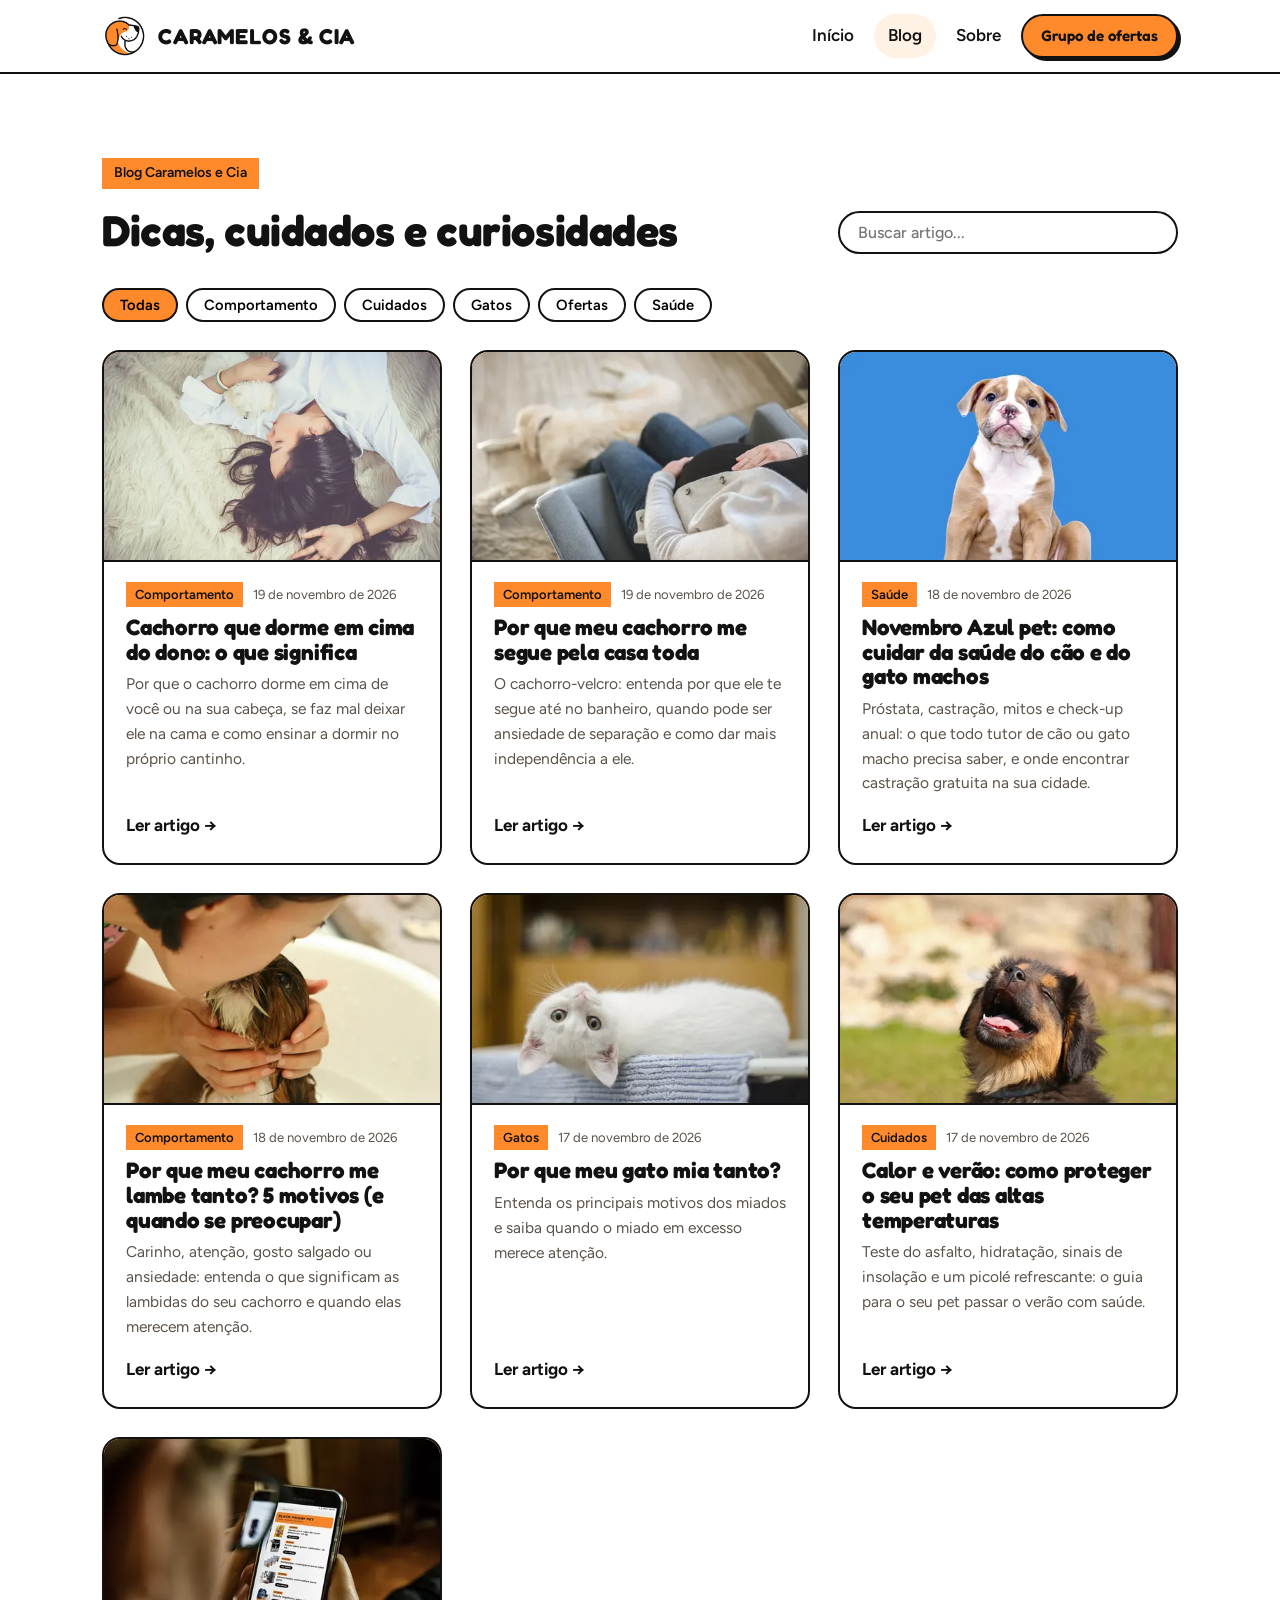
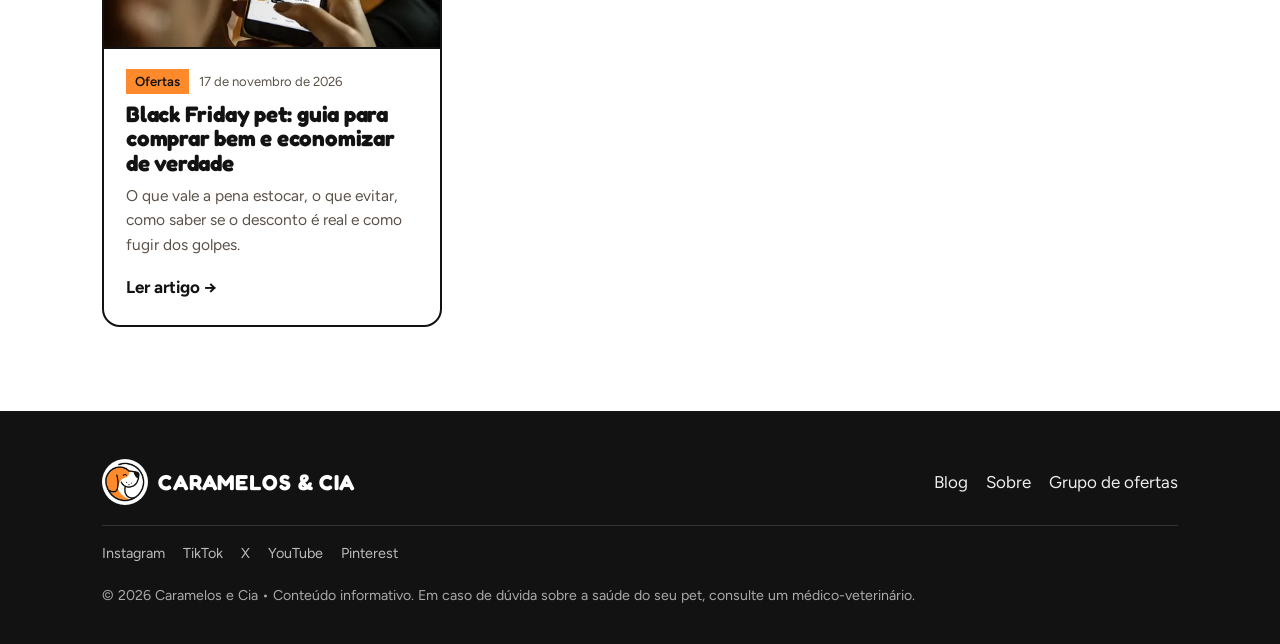
==== blog/index.html @ 2c0cc4a6 "Foto da autora em preto e branco Co-Authored-By: Claude Opus 5.5 <noreply@anthropic.com> Claude-Sess" ====
<!DOCTYPE html>
<html lang="pt-BR">
<head>
<meta charset="utf-8">
<meta name="viewport" content="width=device-width, initial-scale=1">
<meta name="p:domain_verify" content="e2b6eca343b0e595d32aaa3747913422"/>
<title>Blog | Caramelos e Cia</title>
<meta name="description" content="Dicas, cuidados e curiosidades sobre cães, gatos e outros pets.">
<link rel="canonical" href="https://caramelosecia.com/blog/">
<meta property="og:site_name" content="Caramelos e Cia">
<meta property="og:type" content="website">
<meta property="og:title" content="Blog | Caramelos e Cia">
<meta property="og:description" content="Dicas, cuidados e curiosidades sobre cães, gatos e outros pets.">
<meta property="og:url" content="https://caramelosecia.com/blog/">
<meta property="og:image" content="https://caramelosecia.com/img/logo.png">
<meta property="og:locale" content="pt_BR">
<meta name="twitter:card" content="summary_large_image">
<link rel="icon" href="/img/icone.png">
<link rel="preconnect" href="https://fonts.googleapis.com">
<link rel="preconnect" href="https://fonts.gstatic.com" crossorigin>
<link rel="preload" as="style" href="https://fonts.googleapis.com/css2?family=Fredoka:wght@500;600;700&family=Figtree:wght@400;500;600;700&display=swap" onload="this.onload=null;this.rel='stylesheet'">
<noscript><link rel="stylesheet" href="https://fonts.googleapis.com/css2?family=Fredoka:wght@500;600;700&family=Figtree:wght@400;500;600;700&display=swap"></noscript>
<style>:root{--laranja:#FF8A2B;--laranja-esc:#E8701A;--laranja-claro:#FFF1E4;--preto:#121212;--cinza:#5b5249;--branco:#fff;--borda:2.5px solid var(--preto);--raio:18px}*{box-sizing:border-box;margin:0;padding:0}html{scroll-behavior:smooth}body{font-family:"Figtree",system-ui,sans-serif;color:var(--preto);background:var(--branco);line-height:1.6;font-size:17px}img{max-width:100%;display:block;height:auto}a{color:inherit}h1,h2,h3,.fred{font-family:"Fredoka",sans-serif;font-weight:700;line-height:1.1;letter-spacing:-.01em}.wrap{max-width:1120px;margin:0 auto;padding:0 22px}/* header */header{position:sticky;top:0;z-index:20;background:rgba(255,255,255,.94);backdrop-filter:blur(8px);border-bottom:var(--borda)}.nav{display:flex;align-items:center;justify-content:space-between;height:72px;gap:16px}.marca{display:flex;align-items:center;gap:10px;text-decoration:none}.marca img{width:46px;height:46px}.marca span{font-family:"Fredoka";font-weight:700;font-size:1.35rem;text-transform:uppercase;letter-spacing:.04em}.menu{display:flex;align-items:center;gap:6px}.menu a{text-decoration:none;font-weight:600;padding:8px 14px;border-radius:999px}.menu a.ativo{background:var(--laranja-claro)}.menu a:hover{background:var(--laranja-claro)}.btn{display:inline-flex;align-items:center;gap:10px;font-family:"Fredoka";font-weight:600;font-size:1.05rem;text-decoration:none;background:var(--laranja);color:var(--preto);border:var(--borda);border-radius:999px;padding:12px 24px;box-shadow:4px 4px 0 var(--preto);transition:transform .12s,box-shadow .12s;cursor:pointer}.btn:hover{transform:translate(-2px,-2px);box-shadow:6px 6px 0 var(--preto)}.btn:active{transform:translate(2px,2px);box-shadow:2px 2px 0 var(--preto)}.btn.preto{background:var(--preto);color:var(--branco);box-shadow:4px 4px 0 var(--laranja)}.btn.desab{background:#eee;color:#777;box-shadow:none;cursor:default;transform:none}.menu .btn{padding:8px 18px;font-size:.95rem;box-shadow:3px 3px 0 var(--preto)}/* hero */.hero{background:var(--laranja);padding:64px 0 80px;position:relative;overflow:hidden}.hero .pata{position:absolute;opacity:.13;font-size:120px}.hero-card{background:var(--branco);border:var(--borda);border-radius:var(--raio);display:grid;grid-template-columns:1.25fr .9fr;gap:24px;align-items:center;padding:48px 52px;position:relative}.hero h1{font-size:clamp(2.4rem,5.2vw,4rem);margin-bottom:16px}.hero p.lead{font-size:1.2rem;color:var(--cinza);max-width:30ch;margin-bottom:28px}.tag{display:inline-block;background:var(--laranja);font-weight:600;font-size:.88rem;padding:4px 12px;margin-bottom:18px}.hero-logo{width:100%;max-width:340px;justify-self:center;animation:balanca 5s ease-in-out infinite}@keyframes balanca{50%{transform:rotate(-4deg) translateY(-6px)}}.acoes{display:flex;gap:14px;flex-wrap:wrap}/* ofertas */section.bloco{padding:84px 0}.titulo-sec{display:flex;align-items:end;justify-content:space-between;gap:20px;margin-bottom:34px;flex-wrap:wrap}.titulo-sec h2{font-size:clamp(1.9rem,3.6vw,2.7rem)}.titulo-sec p{color:var(--cinza);max-width:46ch}.ofertas{background:var(--laranja-claro);border-top:var(--borda);border-bottom:var(--borda)}.ofertas-grid{display:grid;grid-template-columns:1fr 1fr;gap:40px;align-items:center}.beneficios{display:grid;gap:14px}.ben{display:flex;gap:16px;align-items:flex-start;background:var(--branco);border:var(--borda);border-radius:14px;padding:18px 20px}.ben .ico{flex:none;width:46px;height:46px;border-radius:50%;background:var(--laranja);border:var(--borda);display:grid;place-items:center;font-size:1.3rem}.ben h3{font-size:1.15rem;margin-bottom:2px}.ben p{color:var(--cinza);font-size:.97rem}.ofertas-cta h2{font-size:clamp(2rem,4vw,3rem);margin-bottom:14px}.ofertas-cta p{color:var(--cinza);margin-bottom:26px;font-size:1.1rem}.nota{font-size:.88rem;color:var(--cinza);margin-top:14px}/* cards blog */.grid-posts{display:grid;grid-template-columns:repeat(auto-fill,minmax(300px,1fr));gap:28px}.card{background:var(--branco);border:var(--borda);border-radius:var(--raio);overflow:hidden;text-decoration:none;display:flex;flex-direction:column;transition:transform .15s,box-shadow .15s}.card:hover{transform:translate(-3px,-3px);box-shadow:6px 6px 0 var(--laranja)}.card .capa{aspect-ratio:16/10;background:var(--laranja);border-bottom:var(--borda);overflow:hidden;display:grid;place-items:center}.card .capa img{width:100%;height:100%;object-fit:cover;object-position:center 45%}.card .capa .sem{width:42%;opacity:.95}.card .corpo{padding:20px 22px 24px;display:flex;flex-direction:column;gap:8px;flex:1}.card .meta{font-size:.82rem;color:var(--cinza);display:flex;gap:10px;align-items:center}.card .cat{background:var(--laranja);color:var(--preto);font-weight:600;padding:2px 9px}.card h3{font-size:1.4rem}.card p{color:var(--cinza);font-size:.97rem}.card .leia{margin-top:auto;font-weight:700;padding-top:8px}.vazio{border:2.5px dashed var(--preto);border-radius:var(--raio);padding:40px;text-align:center;color:var(--cinza)}/* filtros */.filtros{display:flex;gap:8px;flex-wrap:wrap;margin-bottom:28px}.filtros button{font:600 .92rem "Figtree";border:var(--borda);background:var(--branco);border-radius:999px;padding:6px 16px;cursor:pointer}.filtros button.on{background:var(--laranja)}.busca{font:500 1rem "Figtree";border:var(--borda);border-radius:999px;padding:10px 18px;width:min(340px,100%)}/* artigo */.artigo{max-width:760px;margin:0 auto;padding:56px 22px 90px}.voltar{display:inline-block;font-weight:600;text-decoration:none;margin-bottom:26px}.voltar:hover{text-decoration:underline}.artigo h1{font-size:clamp(2.2rem,5vw,3.4rem);margin:14px 0 14px}.artigo .sub{font-size:1.22rem;color:var(--cinza);margin-bottom:28px}.artigo .capa-art{border:var(--borda);border-radius:var(--raio);overflow:hidden;margin-bottom:36px;max-height:520px}.artigo .capa-art img{width:100%;height:100%;object-fit:cover;object-position:center 45%}.texto p{margin-bottom:1.15em}.texto h2{font-size:1.75rem;margin:1.6em 0 .6em}.texto h3{font-size:1.3rem;margin:1.4em 0 .5em}.texto ul,.texto ol{margin:0 0 1.2em 1.3em}.texto li{margin-bottom:.5em}.texto li::marker{color:var(--laranja-esc)}.texto blockquote{border-left:6px solid var(--laranja);background:var(--laranja-claro);padding:14px 20px;margin:0 0 1.2em;border-radius:0 12px 12px 0}.texto a{color:var(--laranja-esc);font-weight:600}.cta-art{margin-top:48px;background:var(--laranja);border:var(--borda);border-radius:var(--raio);padding:30px 32px;display:flex;justify-content:space-between;align-items:center;gap:20px;flex-wrap:wrap}.cta-art h3{font-size:1.5rem}.produto{display:flex;gap:18px;align-items:center;border:var(--borda);border-radius:16px;padding:16px;margin:0 0 1.2em;background:#fff;box-shadow:4px 4px 0 var(--laranja)}.produto .pimg{flex:none;width:110px;height:110px;border-radius:12px;border:2px solid #eee;background:var(--laranja-claro);display:grid;place-items:center;overflow:hidden}.produto .pimg img{width:100%;height:100%;object-fit:contain;background:#fff}.produto .pimg svg{width:44px;height:44px}.produto .pinfo{flex:1;min-width:0}.produto .pinfo strong{display:block;font-family:"Fredoka";font-size:1.15rem;line-height:1.2;margin-bottom:4px}.produto .pinfo span{display:block;color:var(--cinza);font-size:.95rem;line-height:1.45}.produto .preco{font-weight:700;color:var(--preto)!important;margin-top:4px}.produto .btn{padding:10px 18px;font-size:.95rem;white-space:nowrap;text-decoration:none;color:var(--preto)}.aviso-afiliado{font-size:.88rem;color:var(--cinza);background:#f6f6f6;border-radius:12px;padding:12px 16px;margin-bottom:28px}@media (max-width:600px){.produto{flex-wrap:wrap}.produto .pimg{width:84px;height:84px}.produto .btn{width:100%;justify-content:center}}footer{background:var(--preto);color:#eee;padding:48px 0 36px}.rodape{display:flex;justify-content:space-between;align-items:center;gap:20px;flex-wrap:wrap}.rodape .marca span{color:#fff}.rodape .marca img{background:#fff;border-radius:50%}.rodape small{color:#aaa}.redes{width:100%;display:flex;flex-wrap:wrap;gap:6px 18px;font-size:.9rem;padding-top:16px;border-top:1px solid #333}.redes a{color:#bbb;text-decoration:none}.redes a:hover{color:var(--laranja)}@media (max-width:820px){body{font-size:16px}.hero{padding:36px 0 52px}.hero-card{grid-template-columns:1fr;padding:30px 24px;text-align:left}.hero-logo{max-width:200px;grid-row:1}.ofertas-grid{grid-template-columns:1fr}.menu a:not(.btn){padding:8px 10px}.marca span{display:none}section.bloco{padding:56px 0}}@media (max-width:420px){.menu .btn{display:none}}@media (prefers-reduced-motion:reduce){*{animation:none!important;transition:none!important}}.meta-art{color:var(--cinza);font-size:.9rem;margin:-14px 0 26px}.fontes,.leia-tambem{margin-top:40px;border-top:2px solid #eee;padding-top:22px}.fontes h2,.leia-tambem h2{font-size:1.35rem;margin-bottom:12px}.fontes ul,.leia-tambem ul{margin-left:1.2em}.fontes li,.leia-tambem li{margin-bottom:.5em}.fontes a{color:var(--cinza);font-size:.95rem}.leia-tambem a{color:var(--laranja-esc);font-weight:600}.card .capa img.sem{width:38%;height:auto;object-fit:contain;background:none}.meta-art a{color:inherit;font-weight:600}.autor-box{display:flex;gap:20px;align-items:flex-start;margin-top:44px;border:var(--borda);border-radius:var(--raio);padding:22px 24px;background:var(--laranja-claro)}.autor-box img{flex:none;width:96px;height:96px;border-radius:50%;border:var(--borda);object-fit:cover;background:#fff}.autor-rotulo{font-size:.8rem;font-weight:700;text-transform:uppercase;letter-spacing:.06em;color:var(--laranja-esc)}.autor-box h2{font-size:1.35rem;margin:2px 0 6px}.autor-box h2 a{text-decoration:none}.autor-box p{color:var(--cinza);font-size:.97rem;line-height:1.5}.autor-links{margin-top:8px}.autor-links a{color:var(--laranja-esc);font-weight:600}.autor-topo{display:flex;gap:32px;align-items:center}.autor-topo img{width:160px;height:160px;border-radius:50%;border:var(--borda);box-shadow:6px 6px 0 var(--laranja);object-fit:cover;flex:none}.autor-topo h1{font-size:clamp(2rem,4vw,2.8rem);margin:6px 0 10px}.autor-topo .lead{color:var(--cinza);font-size:1.1rem;max-width:62ch}@media (max-width:600px){.autor-box{flex-direction:column}.autor-topo{flex-direction:column;align-items:flex-start;gap:18px}}.autor-box img,.autor-topo img{filter:grayscale(100%)}</style>

</head>
<body>
<header>
  <div class="wrap nav">
    <a class="marca" href="/" aria-label="Caramelos e Cia: página inicial"><img src="/img/icone.png" alt="" width="46" height="46"><span>Caramelos &amp; Cia</span></a>
    <nav class="menu">
      <a href="/">Início</a>
      <a href="/blog/" class=ativo>Blog</a>
      <a href="/sobre/">Sobre</a>
      <a class="btn" href="https://chat.whatsapp.com/HDrr5d6y5yf9t6T0od8NXV" target="_blank" rel="noopener">Grupo de ofertas</a>
    </nav>
  </div>
</header>
<main>
<section class="bloco">
  <div class="wrap">
    <div class="titulo-sec">
      <div><span class="tag">Blog Caramelos e Cia</span><h1 style="font-size:clamp(1.9rem,3.6vw,2.7rem)">Dicas, cuidados e curiosidades</h1></div>
      <input class="busca" id="busca" type="search" placeholder="Buscar artigo..." aria-label="Buscar artigo">
    </div>
    <div class="filtros" id="filtros"><button class="on" data-cat="Todas">Todas</button><button class="" data-cat="Comportamento">Comportamento</button><button class="" data-cat="Cuidados">Cuidados</button><button class="" data-cat="Gatos">Gatos</button><button class="" data-cat="Ofertas">Ofertas</button><button class="" data-cat="Saúde">Saúde</button></div>
    <div class="grid-posts" id="todos">
<a class="card" href="/blog/cachorro-dorme-em-cima-do-dono/" data-cat="Comportamento" data-busca="cachorro que dorme em cima do dono: o que significa por que o cachorro dorme em cima de você ou na sua cabeça, se faz mal deixar ele na cama e como ensinar a dormir no próprio cantinho. você deita para dormir e, em poucos minutos, lá está ele: em cima das suas pernas, colado nas costas ou, pior, ocupando o travesseiro e encostado na sua cabeça. muitos tutores se perguntam o que isso significa, e se é um problema.

na grande maioria das vezes, é só um sinal de que o seu cachorro se sente seguro e confortável com você. veja os principais motivos.

## 1. vínculo e segurança

os cães são animais sociais. na natureza e na ninhada, eles dormem juntinhos, porque estar perto do grupo é sinônimo de proteção. para o seu cachorro, você faz parte desse grupo. dormir encostado em você é a forma dele dizer que confia em você e que ali é o lugar mais seguro da casa.

## 2. calor e conforto

o corpo humano é quente, e a cama e o travesseiro são as superfícies mais macias da casa. em dias frios, muitos cães procuram o dono justamente para se aquecer. já no verão, o mesmo cachorro pode preferir o chão gelado, e isso também é normal. se quiser saber como deixar ele confortável nos dias quentes, veja [como proteger o seu pet das altas temperaturas](/blog/calor-e-verao-como-proteger-o-pet/).

## 3. o seu cheiro

o olfato é o sentido mais importante para os cães, e o seu cheiro é reconfortante para ele. é por isso que muitos cachorros escolhem o travesseiro ou o lado da cama onde você dorme: é ali que o seu cheiro está mais forte. dormir na sua cabeça, em especial, junta as três coisas que ele mais gosta: calor, maciez e o seu cheiro.

## 4. proteção e vigilância

alguns cães se deitam em cima ou ao lado do tutor para ficar de olho em tudo. encostado em você, ele percebe na hora qualquer movimento ou barulho. é um comportamento comum em cães mais alertas e protetores.

## 5. hábito que começou quando era filhote

muitos cachorros começam a dormir em cima do dono ainda filhotes, quando choravam à noite e acabaram sendo levados para a cama. o hábito fica, e ele passa a entender que o lugar dele para dormir é junto de você.

## 6. carência ou ansiedade

às vezes, a vontade de ficar grudado o tempo todo vem da insegurança. se o seu cachorro só consegue dormir encostado em você, fica muito agitado quando você sai ou mostra outros sinais de nervosismo, como lamber demais (falamos disso em [por que meu cachorro me lambe tanto](/blog/por-que-meu-cachorro-me-lambe/)), vale prestar atenção.

se, além de dormir grudado, ele também te acompanha em cada cômodo, entenda [por que o cachorro segue o dono pela casa toda](/blog/por-que-o-cachorro-segue-o-dono/).

&gt; sinais como latir ou uivar sem parar quando fica sozinho, destruir objetos e fazer xixi fora do lugar só na sua ausência podem indicar ansiedade de separação. nesse caso, converse com o veterinário ou com um profissional de comportamento animal.

## faz mal deixar o cachorro dormir na cama?

para a maioria das famílias, não há problema, desde que o cão esteja saudável, com vacinas, vermífugo e antipulgas em dia. mas vale repensar o hábito se:

- **você tem alergia** ou o sono fica muito agitado com ele na cama
- **o cachorro rosna ou fica bravo** quando é mexido ou acordado, ou quando alguém se aproxima da cama
- **é um filhote ou um cão muito pequeno**, que pode se machucar ao pular da cama ou ser esmagado durante o sono
- **há bebês ou pessoas com a imunidade baixa** na mesma cama

## como ensinar o cachorro a dormir no próprio cantinho

se você prefere que ele durma na caminha dele, dá para ensinar com paciência e sem brigas:

1. **coloque a cama dele perto da sua** no começo, até no seu quarto. a distância pode aumentar aos poucos.
2. **deixe a cama confortável:** macia, do tamanho certo e com um cobertor ou uma peça de roupa com o seu cheiro.
3. **recompense** sempre que ele escolher ficar na caminha, com carinho ou um petisco.
4. **crie uma rotina:** passeio, xixi e um último carinho antes de dormir, sempre na mesma ordem.
5. **seja consistente:** se um dia pode e no outro não pode, ele fica confuso. toda a família precisa seguir a mesma regra.
6. **nunca use a caminha como castigo,** para ela continuar sendo um lugar bom.

no fim das contas, um cachorro que dorme em cima de você está mostrando que você é a pessoa favorita dele. com ou sem ele na cama, o importante é que os dois durmam bem! 🐶💤">
  <div class="capa"><img src="/img/capa-cachorro-dorme-em-cima-do-dono.jpg" alt="Mulher deitada em um tapete felpudo com um cachorrinho branco dormindo encostado na cabeça dela" width="1600" height="1065" srcset="/img/r/capa-cachorro-dorme-em-cima-do-dono-480.webp 480w, /img/r/capa-cachorro-dorme-em-cima-do-dono-800.webp 800w, /img/r/capa-cachorro-dorme-em-cima-do-dono-1200.webp 1200w, /img/capa-cachorro-dorme-em-cima-do-dono.jpg 1600w" sizes="(max-width: 700px) calc(100vw - 44px), 360px" loading="lazy" decoding="async"></div>
  <div class="corpo">
    <div class="meta"><span class="cat">Comportamento</span><span>19 de novembro de 2026</span></div>
    <h3>Cachorro que dorme em cima do dono: o que significa</h3>
    <p>Por que o cachorro dorme em cima de você ou na sua cabeça, se faz mal deixar ele na cama e como ensinar a dormir no próprio cantinho.</p>
    <span class="leia">Ler artigo →</span>
  </div></a>
<a class="card" href="/blog/por-que-o-cachorro-segue-o-dono/" data-cat="Comportamento" data-busca="por que meu cachorro me segue pela casa toda o cachorro-velcro: entenda por que ele te segue até no banheiro, quando pode ser ansiedade de separação e como dar mais independência a ele. você levanta do sofá para pegar um copo d&#x27;água e ele vai junto. vai ao banheiro, e ele espera na porta. muda de cômodo, e lá está ele de novo. o cachorro que segue o dono pela casa toda é tão comum que até tem apelido em inglês: &quot;velcro dog&quot;, o cachorro-velcro, que gruda em você.

na maior parte das vezes, é um comportamento normal. mas entender o motivo ajuda a saber quando é só companheirismo e quando ele precisa de ajuda.

## 1. você é o grupo dele

os cães descendem de animais que vivem em grupo, e para o seu cachorro a família é o grupo. ficar perto de você é natural, faz ele se sentir seguro e é a forma dele de participar da sua rotina.

## 2. tudo de bom vem de você

comida, passeio, carinho, brincadeira: tudo o que o seu cachorro mais gosta passa por você. ele aprende rápido que te seguir costuma dar certo, porque de vez em quando você vai para a cozinha, pega a guia ou senta no chão para brincar. sem perceber, a gente reforça esse comportamento toda vez que dá atenção a ele quando está por perto.

## 3. laço criado quando era filhote

nos primeiros meses de vida, o filhote cria um vínculo muito forte com quem cuida dele e passa a ver essa pessoa como referência. cães adotados bem novinhos costumam ser os mais grudados.

## 4. a raça conta

raças criadas para trabalhar junto com as pessoas, como border collie, pastor-alemão e labrador, e as raças de companhia costumam ser mais grudadas no tutor. mas qualquer cachorro, inclusive o nosso querido vira-lata, pode ser um cachorro-velcro.

## 5. curiosidade ou tédio

para um cachorro sem muito o que fazer, você é a coisa mais interessante da casa. se ele passa o dia parado, te seguir é o programa do dia.

## 6. idade, medo ou mal-estar

cães idosos que estão perdendo a visão ou a audição costumam ficar mais perto do tutor para se sentirem seguros. mudanças na rotina, como casa nova, bebê, outro pet ou dias de fogos e trovões, também deixam o cachorro mais grudado.

&gt; se o seu cachorro **de repente** passou a te seguir o tempo todo, junto com outros sinais como falta de apetite, desânimo ou mudança no jeito de andar, leve ao veterinário. ficar grudado pode ser a forma dele de dizer que não está bem.

## grudado ou ansiedade de separação?

ser um cachorro-velcro é diferente de ter ansiedade de separação, e a maioria dos cães grudados nunca desenvolve o problema. a diferença está no que acontece quando você sai:

- **cachorro grudado:** prefere ficar perto de você, mas fica tranquilo quando está sozinho, dorme ou se distrai com um brinquedo.
- **ansiedade de separação:** entra em desespero quando você sai. late, chora ou uiva sem parar, destrói portas e objetos, faz xixi e cocô fora do lugar ou baba muito, só na sua ausência.

no segundo caso, procure o veterinário ou um profissional de comportamento animal para montar um plano de tratamento.

## como dar mais independência ao seu cachorro

ter um companheiro fiel é ótimo, mas todo cachorro precisa ficar bem sozinho de vez em quando. algumas dicas:

- **ensine o &quot;fica&quot;:** comece com poucos segundos e poucos passos de distância, e vá aumentando aos poucos, sempre com recompensa.
- **saídas e chegadas sem festa:** cumprimente com calma e só depois que ele se acalmar. isso deixa as idas e vindas menos emocionantes.
- **pratique ausências curtas:** saia por alguns minutos e volte, aumentando o tempo devagar.
- **gaste energia:** passeios diários, farejar e brincar deixam o cachorro mais calmo dentro de casa.
- **ofereça algo para fazer sozinho:** brinquedos recheáveis e porta-petisco ocupam a cabeça dele enquanto você faz outras coisas.
- **crie um cantinho dele,** confortável e com o seu cheiro. se ele também gosta de dormir grudado em você, veja [como ensinar o cachorro a dormir no próprio cantinho](/blog/cachorro-dorme-em-cima-do-dono/).

@produto bola mordedora porta-petisco (6 cm) | você coloca petisco ou ração dentro e ele se distrai tentando tirar, ótimo para os momentos em que ele precisa ficar sozinho. escolha o tamanho certo para o porte do seu cachorro. | https://s.shopee.com.br/4vesxwn4un | img/prod-bola-porta-petisco.jpg
@produto alimentador automático | libera a ração nos horários programados, mantendo a rotina das refeições mesmo quando você está fora. | https://s.shopee.com.br/906qyf910s | img/prod-alimentadorautomatico.jpg

seguir você pela casa é, quase sempre, só o jeito do seu cachorro de dizer que gosta da sua companhia. com um pouco de independência, ele fica feliz perto de você e também tranquilo quando você não está. 🐾">
  <div class="capa"><img src="/img/capa-cachorro-segue-o-dono.jpg" alt="Golden retriever deitado no chão ao lado da tutora, que está sentada na poltrona" width="1600" height="1067" srcset="/img/r/capa-cachorro-segue-o-dono-480.webp 480w, /img/r/capa-cachorro-segue-o-dono-800.webp 800w, /img/r/capa-cachorro-segue-o-dono-1200.webp 1200w, /img/capa-cachorro-segue-o-dono.jpg 1600w" sizes="(max-width: 700px) calc(100vw - 44px), 360px" loading="lazy" decoding="async"></div>
  <div class="corpo">
    <div class="meta"><span class="cat">Comportamento</span><span>19 de novembro de 2026</span></div>
    <h3>Por que meu cachorro me segue pela casa toda</h3>
    <p>O cachorro-velcro: entenda por que ele te segue até no banheiro, quando pode ser ansiedade de separação e como dar mais independência a ele.</p>
    <span class="leia">Ler artigo →</span>
  </div></a>
<a class="card" href="/blog/novembro-azul-pet-saude-dos-machos/" data-cat="Saúde" data-busca="novembro azul pet: como cuidar da saúde do cão e do gato machos próstata, castração, mitos e check-up anual: o que todo tutor de cão ou gato macho precisa saber, e onde encontrar castração gratuita na sua cidade. novembro é o mês de falar da saúde do homem, e a campanha também vale para os pets. o **novembro azul pet** lembra os tutores de cuidar da saúde dos cães e gatos machos, principalmente da próstata e do sistema reprodutor.

a boa notícia: muitos problemas podem ser prevenidos ou descobertos cedo com duas atitudes simples, a castração e o check-up anual.

## a próstata do cachorro: o problema mais comum

nos cães machos que não são castrados, a próstata tende a crescer com a idade por causa dos hormônios. esse aumento se chama **hiperplasia prostática benigna (hpb)**. ela não é câncer, mas é de longe o problema de próstata mais comum em cães machos não castrados.

muitos cães com hpb não mostram sinal nenhum por um bom tempo. quando os sinais aparecem, eles podem incluir:

- esforço ou dor para fazer xixi ou cocô
- sangue na urina ou secreção com sangue no pênis
- fezes mais finas ou achatadas
- dor na barriga, andar rígido ou dificuldade nas patas de trás
- febre, falta de apetite e desânimo, quando há infecção (prostatite)

&gt; viu algum desses sinais? procure o médico-veterinário. eles podem indicar problemas diferentes, e só o exame mostra o que está acontecendo.

## castração: o que ela previne (e o que não previne)

como o aumento benigno da próstata depende dos hormônios masculinos, a **castração é o tratamento de escolha** para a hpb nos cães que não vão ser usados para reprodução. ela também:

- elimina o risco de tumores nos testículos
- reduz infecções da próstata, que são raras em cães castrados
- diminui fugas atrás de fêmeas no cio, brigas e marcação de território com xixi
- ajuda no controle populacional e no combate ao abandono

### depois da cirurgia

na recuperação, o importante é impedir que o pet lamba ou morda os pontos. além do cone, uma opção mais confortável é a roupa pós-cirúrgica, que cobre a barriga e deixa o animal se mexer melhor. siga sempre as orientações do veterinário sobre repouso, remédios e retirada dos pontos.

@produto roupa pós-cirúrgica kildopet para cães | protege os pontos da castração e é uma alternativa mais confortável ao cone. confira a tabela de medidas antes de comprar. | https://s.shopee.com.br/5fqqluwdv2 | img/prod-roupa-pos-cirurgica.jpg

**mito:** &quot;castrar protege contra o câncer de próstata&quot;. nos cães, isso não é verdade. o câncer de próstata é menos comum que a hpb, mas pode aparecer também em cães castrados. por isso, o check-up continua importante para todo cão macho, castrado ou não.

**mito:** &quot;castrar deixa o cachorro gordo e preguiçoso&quot;. o metabolismo muda um pouco depois da cirurgia, mas o ganho de peso vem do excesso de comida e da falta de exercício. com a quantidade certa de ração e passeios, ele continua em forma.

## e os gatos machos?

nos gatos, os problemas de próstata são raros. a castração continua muito importante para eles: reduz as brigas (e as doenças transmitidas por mordidas), as fugas e a marcação de território com xixi. ela também diminui bastante os miados altos de quem sente uma fêmea no cio por perto, como explicamos no artigo [por que meu gato mia tanto](/blog/por-que-meu-gato-mia-tanto/).

## check-up anual: o que pedir ao veterinário

para cães e gatos adultos, o ideal é uma consulta de rotina pelo menos uma vez por ano, e com mais frequência para os idosos. converse com o veterinário sobre:

- exame físico completo, incluindo a palpação da próstata nos cães
- exames de sangue e de urina
- ultrassom do abdômen, principalmente para cães machos não castrados a partir da meia-idade
- vacinas, vermífugo e proteção contra pulgas e carrapatos em dia
- peso e alimentação
- saúde da boca: tártaro e gengivite são muito comuns em cães e gatos adultos

## saúde bucal também é prevenção

aproveite o mês do cuidado para começar (ou retomar) a escovação dos dentes. o ideal é escovar todos os dias, ou pelo menos algumas vezes por semana, sempre com creme dental próprio para pets: o creme dental humano não deve ser usado em cães e gatos. comece devagar, com a dedeira (que ajuda os pets que ainda não se acostumaram com a escova), e recompense o pet no final. se houver mau hálito forte, gengiva vermelha ou dente mole, leve ao veterinário.

@produto kit pet clean: creme dental, spray bucal e dedeira | kit completo para começar a escovação: a dedeira facilita a adaptação, e o spray complementa a higiene entre as escovações. | https://s.shopee.com.br/7afe8kkd72 | img/prod-kit-pet-clean-dedeira.jpg

## castração gratuita ou a preço popular: como encontrar na sua cidade

castrar não precisa sair caro. em muitas cidades do brasil existe castração gratuita ou a preço social. veja onde procurar:

- **prefeitura:** procure o centro de controle de zoonoses (ccz), a secretaria de meio ambiente ou de bem-estar animal, ou ligue para a central de atendimento da prefeitura. muitas cidades fazem mutirões e têm castramóveis que percorrem os bairros.
- **programa federal propatinhas:** lançado em 2025 pelo governo federal, apoia castração e microchipagem gratuitas em parceria com estados e municípios. a adesão é feita pela prefeitura, então pergunte se a sua cidade participa.
- **programas estaduais:** alguns estados fazem mutirões itinerantes de castração gratuita. em são paulo, por exemplo, existe o pro pet sp.
- **hospitais veterinários de universidades:** costumam atender a preço social, com acompanhamento de professores.
- **ongs e protetores independentes:** muitos fazem campanhas de castração a preço popular ou conhecem os mutirões da região.

**dica de busca:** pesquise no google &quot;castração gratuita&quot; junto com o nome da sua cidade e confira sempre no site oficial da prefeitura.

os critérios mudam de lugar para lugar, mas costumam ser parecidos:

- ser morador da cidade e apresentar documento com foto, cpf e comprovante de endereço
- idade mínima do animal (em geral a partir de 4 a 6 meses) e, às vezes, limite de peso ou de idade
- jejum de comida e água nas horas antes da cirurgia, conforme a orientação da equipe
- fêmeas fora do cio, sem estar prenhas ou amamentando
- algumas campanhas não atendem raças de focinho curto (braquicefálicas), que precisam de cuidados especiais na anestesia

aproveite também para fazer o rg do seu pet: o sinpatinhas, cadastro nacional gratuito de cães e gatos, é feito com a conta gov.br.

## resumo

- a hiperplasia prostática benigna é muito comum em cães machos não castrados, e a castração é a melhor forma de prevenir.
- castrar não protege contra o câncer de próstata no cão, então o check-up anual vale para todos.
- esforço para urinar ou evacuar e sangue na urina pedem consulta com o veterinário.

aproveite o novembro azul para marcar a consulta do seu companheiro! 💙🐾">
  <div class="capa"><img src="/img/capa-novembro-azul-pet.jpg" alt="Filhote de cachorro macho sentado em frente a um fundo azul" width="1600" height="1067" srcset="/img/r/capa-novembro-azul-pet-480.webp 480w, /img/r/capa-novembro-azul-pet-800.webp 800w, /img/r/capa-novembro-azul-pet-1200.webp 1200w, /img/capa-novembro-azul-pet.jpg 1600w" sizes="(max-width: 700px) calc(100vw - 44px), 360px" loading="lazy" decoding="async"></div>
  <div class="corpo">
    <div class="meta"><span class="cat">Saúde</span><span>18 de novembro de 2026</span></div>
    <h3>Novembro Azul pet: como cuidar da saúde do cão e do gato machos</h3>
    <p>Próstata, castração, mitos e check-up anual: o que todo tutor de cão ou gato macho precisa saber, e onde encontrar castração gratuita na sua cidade.</p>
    <span class="leia">Ler artigo →</span>
  </div></a>
<a class="card" href="/blog/por-que-meu-cachorro-me-lambe/" data-cat="Comportamento" data-busca="por que meu cachorro me lambe tanto? 5 motivos (e quando se preocupar) carinho, atenção, gosto salgado ou ansiedade: entenda o que significam as lambidas do seu cachorro e quando elas merecem atenção. você chega em casa e lá vem ele: lambida na mão, no rosto, no pé. para muita gente, é o &quot;beijo&quot; do cachorro. mas lamber tem vários significados, e nem todos são carinho.

entender o motivo ajuda a saber quando é só amor e quando a lambida merece atenção.

## 1. carinho e boas-vindas

é o motivo mais conhecido. os filhotes lambem a boca da mãe para pedir comida, e com o tempo esse gesto virou uma forma de cumprimentar e fortalecer o vínculo. por isso a festa de lambidas costuma acontecer quando você chega em casa.

## 2. pedido de atenção

os cães aprendem rápido. se toda vez que ele lambe você ri, conversa ou faz carinho, a lambida vira um jeito garantido de chamar a sua atenção. até um &quot;para com isso!&quot; conta como atenção para ele.

## 3. você tem um gosto bom

pode parecer estranho, mas a pele humana tem gosto salgado, principalmente depois de suar, de passar creme ou de mexer com comida. os cães exploram o mundo pelo cheiro e pela boca, e o seu sabor também é informação para eles.

## 4. para se acalmar

lamber libera substâncias que dão sensação de prazer e relaxamento. alguns cães lambem mais quando estão nervosos, entediados ou ansiosos, como em visitas, mudanças na rotina ou quando ficam muito tempo sozinhos.

## 5. comunicação com o &quot;grupo&quot;

entre os cães, lamber também é um sinal de respeito e de paz. lamber o rosto de quem ele considera do grupo é uma forma de dizer &quot;está tudo bem entre a gente&quot;.

## quando se preocupar

lamber é normal, mas fique de olho se:

- **as lambidas são constantes e difíceis de interromper**, em você, nos móveis ou no chão. lamber superfícies sem parar pode estar ligado a enjoo, problemas digestivos ou ansiedade.
- **ele lambe muito as próprias patas** ou outra parte do corpo. pode ser coceira por alergia, pulgas ou dor.
- **o comportamento mudou de repente**, junto com outros sinais como falta de apetite, vômito ou desânimo.

&gt; nesses casos, procure o médico-veterinário. lambedura excessiva pode ser sinal de algo que precisa de tratamento.

## como diminuir as lambidas (sem brigar)

se as lambidas incomodam, dá para ensinar outro comportamento:

- **não dê bronca nem castigue.** isso gera medo e pode aumentar a ansiedade.
- **ignore com calma:** levante-se ou vire de costas por alguns segundos quando ele começar a lamber.
- **recompense quando ele estiver calmo** ao seu lado, com carinho ou um petisco. um petisco dental é uma boa escolha para essa recompensa: complementam a escovação (não substituem) e ajudam no hálito, o que deixa as lambidas bem mais agradáveis.
- **ofereça uma alternativa:** um mordedor ou um brinquedo recheável com petisco mantém a boca ocupada. prefira brinquedos resistentes, como explicamos no [guia para comprar bem na black friday pet](/blog/black-friday-pet-guia-de-compras/).

@produto bola mordedora porta-petisco (6 cm) | você coloca petisco ou ração dentro e ele se distrai tentando tirar. ótima para a hora em que o cão fica sozinho. escolha o tamanho certo para o porte do seu cachorro. | https://s.shopee.com.br/4vesxwn4un | img/prod-bola-porta-petisco.jpg

- **gaste energia:** passeios e brincadeiras diárias deixam o cão mais tranquilo. nos dias quentes, prefira [os horários mais frescos para passear](/blog/calor-e-verao-como-proteger-o-pet/).

@produto snack dental fórmula natural para cães mini e pequenos (100 g) | petisco em formato de osso para recompensar o bom comportamento. respeite a quantidade diária indicada na embalagem. | https://s.shopee.com.br/qlabiz5uu | img/prod-snack-dental-formula-natural.jpg

## e a higiene?

para a maioria das pessoas saudáveis, uma lambida de vez em quando não é um problema. mesmo assim, lave as mãos e o rosto depois, não deixe o cão lamber feridas ou a boca, e tenha mais cuidado com bebês, idosos e pessoas com a imunidade baixa. manter vacinas e vermífugo em dia também protege toda a família.

na maioria das vezes, a lambida é só o jeito do seu cachorro dizer que gosta de você. agora você sabe ler o recado! 🐶💛">
  <div class="capa"><img src="/img/capa-cachorro-lambe.jpg" alt="Tutora dando um beijo no focinho do cachorro durante o banho" width="1600" height="1067" srcset="/img/r/capa-cachorro-lambe-480.webp 480w, /img/r/capa-cachorro-lambe-800.webp 800w, /img/r/capa-cachorro-lambe-1200.webp 1200w, /img/capa-cachorro-lambe.jpg 1600w" sizes="(max-width: 700px) calc(100vw - 44px), 360px" loading="lazy" decoding="async"></div>
  <div class="corpo">
    <div class="meta"><span class="cat">Comportamento</span><span>18 de novembro de 2026</span></div>
    <h3>Por que meu cachorro me lambe tanto? 5 motivos (e quando se preocupar)</h3>
    <p>Carinho, atenção, gosto salgado ou ansiedade: entenda o que significam as lambidas do seu cachorro e quando elas merecem atenção.</p>
    <span class="leia">Ler artigo →</span>
  </div></a>
<a class="card" href="/blog/por-que-meu-gato-mia-tanto/" data-cat="Gatos" data-busca="por que meu gato mia tanto? entenda os principais motivos dos miados e saiba quando o miado em excesso merece atenção. uma curiosidade que pouca gente conhece: gatos adultos quase não miam entre si. o miado é, principalmente, uma forma de se comunicar com a gente. por isso, quando o seu gato mia, ele está tentando te dizer alguma coisa.

## os motivos mais comuns

- **fome:** muitos gatos aprendem que miar perto do pote faz a comida aparecer. se o miado acontece sempre no mesmo horário, essa costuma ser a resposta.
- **atenção e carinho:** o gato pode miar para te cumprimentar quando você chega em casa ou para pedir colo e brincadeira.
- **tédio:** gatos que passam muito tempo sozinhos, sem brinquedos ou estímulos, podem miar mais para gastar energia.
- **cio:** fêmeas não castradas miam alto e com insistência quando estão no cio. os machos também ficam mais vocais quando percebem uma fêmea por perto.
- **estresse ou mudança:** mudança de casa, chegada de um novo pet ou de um bebê e alteração na rotina podem deixar o gato inseguro.
- **idade:** gatos idosos podem miar mais, principalmente à noite, por desorientação ou por perda de audição ou de visão.

## quando ligar o alerta

se o seu gato sempre foi quietinho e de repente começou a miar muito, vale marcar uma consulta com o veterinário. miados em excesso podem estar ligados a dor, a dificuldade para fazer xixi ou a alterações hormonais. fique atento também a outros sinais, como mudança de apetite, perda de peso, vômitos ou o gato se escondendo mais que o normal.

## o que você pode fazer em casa

- mantenha os horários de comida fixos, para ele não precisar &quot;cobrar&quot; a refeição.
- reserve alguns minutos por dia para brincar com varinha, bolinhas ou caixas.
- ofereça arranhadores, prateleiras e janelas teladas para ele explorar.
- evite atender todo miado com petisco, para não reforçar o hábito.
- converse com o veterinário sobre a castração, que reduz bastante os miados de cio.
- no calor, capriche na água fresca: veja outras dicas em [como proteger o seu pet das altas temperaturas](/blog/calor-e-verao-como-proteger-o-pet/).

cada gato tem sua própria &quot;voz&quot; e seu jeito de conversar. com um pouco de observação, você aprende a entender o que cada miado quer dizer! 🐾">
  <div class="capa"><img src="/img/foto-gato-mia.jpg" alt="Gatinho branco deitado de barriga para cima olhando para a câmera" width="1400" height="927" srcset="/img/r/foto-gato-mia-480.webp 480w, /img/r/foto-gato-mia-800.webp 800w, /img/r/foto-gato-mia-1200.webp 1200w, /img/foto-gato-mia.jpg 1400w" sizes="(max-width: 700px) calc(100vw - 44px), 360px" loading="lazy" decoding="async"></div>
  <div class="corpo">
    <div class="meta"><span class="cat">Gatos</span><span>17 de novembro de 2026</span></div>
    <h3>Por que meu gato mia tanto?</h3>
    <p>Entenda os principais motivos dos miados e saiba quando o miado em excesso merece atenção.</p>
    <span class="leia">Ler artigo →</span>
  </div></a>
<a class="card" href="/blog/calor-e-verao-como-proteger-o-pet/" data-cat="Cuidados" data-busca="calor e verão: como proteger o seu pet das altas temperaturas teste do asfalto, hidratação, sinais de insolação e um picolé refrescante: o guia para o seu pet passar o verão com saúde. o verão começa oficialmente em 21 de dezembro, mas quem mora no brasil sabe que o calor chega bem antes. para os pets, as altas temperaturas exigem atenção redobrada: cães e gatos não suam pelo corpo como nós. eles regulam a temperatura principalmente pela respiração ofegante e por pequenas glândulas nas patinhas, um sistema bem menos eficiente que o nosso.

por isso, alguns cuidados simples fazem toda a diferença para o seu melhor amigo passar pelo verão com saúde.

## 1. faça o teste da mão no asfalto

antes de sair para passear, encoste o dorso da mão no chão por 7 segundos. se você não aguentar, a pata do seu pet também não aguenta. asfalto, calçada e areia podem passar dos 50 °c em dias de sol forte e causar queimaduras nas almofadinhas.

- prefira passear **antes das 9h e depois das 18h**.
- caminhe pela grama ou pela sombra sempre que possível.
- leve água para o passeio, também para ele.

## 2. água fresca à vontade

deixe mais de um pote de água espalhado pela casa e troque a água várias vezes ao dia. alguns truques ajudam o pet a beber mais:

- coloque algumas pedras de gelo no pote.
- para gatos, fontes de água corrente costumam fazer sucesso.
- ofereça alimentos úmidos (sachê ou patê), que também ajudam na hidratação.

## 3. sombra e ambiente fresco

garanta que o pet tenha sempre um lugar com sombra e ventilação. pisos frios, tapetes gelados próprios para pets e uma toalha úmida no chão ajudam bastante. quem fica no quintal precisa de abrigo protegido do sol em todos os horários do dia, já que a sombra muda de lugar ao longo da tarde.

## 4. nunca deixe o pet dentro do carro

nem por &quot;só cinco minutinhos&quot;. com o carro fechado ao sol, a temperatura interna sobe muito rápido, mesmo com o vidro entreaberto. é uma das situações que mais causam hipertermia em pets.

## 5. atenção redobrada a quem sofre mais com o calor

alguns pets precisam de cuidado extra:

- **raças de focinho curto** (braquicefálicas), como pug, buldogue francês, shih tzu, boxer e gatos persas, têm mais dificuldade para respirar e se refrescar.
- **filhotes e idosos**.
- **pets obesos** ou com doenças cardíacas e respiratórias.
- **cães de pelagem escura ou muito densa**.

## sinais de insolação: fique de olho

a insolação (hipertermia) é uma emergência. os principais sinais são:

- respiração muito ofegante e acelerada
- língua e gengivas muito vermelhas ou arroxeadas
- salivação excessiva
- fraqueza, desequilíbrio ou apatia
- vômito ou diarreia

**o que fazer:** leve o pet para a sombra ou para um lugar fresco, molhe o corpo dele com água em temperatura ambiente ou fresca (nunca gelada) e ofereça água em pequenas quantidades. em seguida, procure um médico-veterinário imediatamente, mesmo que ele pareça melhorar.

&gt; evite água gelada ou gelo direto no corpo: o choque térmico contrai os vasos sanguíneos e atrapalha o resfriamento.

## bônus: picolé refrescante para o seu pet

uma delícia para dias quentes: bata pedaços de **melancia sem sementes** ou **banana** com um pouco de água e congele em forminhas de gelo. ofereça aos poucos, como petisco.

nunca use uva, chocolate, adoçantes (principalmente xilitol), leite com açúcar ou frutas com caroço inteiro.

## aproveite para se preparar

o calor também traz mais pulgas, carrapatos e mosquitos. se for comprar antipulgas, fonte de água ou tapetes gelados, confira antes o nosso [guia para comprar bem na black friday pet](/blog/black-friday-pet-guia-de-compras/).

## e a tosa?

a tosa higiênica e o pelo mais curto podem ajudar algumas raças, mas **raspar totalmente** cães de pelagem dupla (como husky, spitz e golden) pode ter o efeito contrário: o pelo também protege do sol e de queimaduras. na dúvida, converse com o veterinário ou com um tosador de confiança.

com esses cuidados, o verão pode ser só alegria para você e para o seu caramelo! ☀️🐾">
  <div class="capa"><img src="/img/foto-calor-pet.jpg" alt="Filhote de cachorro com a língua de fora tomando sol" width="1400" height="933" srcset="/img/r/foto-calor-pet-480.webp 480w, /img/r/foto-calor-pet-800.webp 800w, /img/r/foto-calor-pet-1200.webp 1200w, /img/foto-calor-pet.jpg 1400w" sizes="(max-width: 700px) calc(100vw - 44px), 360px" loading="lazy" decoding="async"></div>
  <div class="corpo">
    <div class="meta"><span class="cat">Cuidados</span><span>17 de novembro de 2026</span></div>
    <h3>Calor e verão: como proteger o seu pet das altas temperaturas</h3>
    <p>Teste do asfalto, hidratação, sinais de insolação e um picolé refrescante: o guia para o seu pet passar o verão com saúde.</p>
    <span class="leia">Ler artigo →</span>
  </div></a>
<a class="card" href="/blog/black-friday-pet-guia-de-compras/" data-cat="Ofertas" data-busca="black friday pet: guia para comprar bem e economizar de verdade o que vale a pena estocar, o que evitar, como saber se o desconto é real e como fugir dos golpes. a black friday 2026 acontece no dia **27 de novembro**, e muitas lojas começam as promoções já na semana anterior. para quem tem pet, é uma ótima chance de economizar em itens que a gente compra todo mês. mas só vale a pena se a compra for planejada.

preparamos um guia para você aproveitar sem cair em armadilhas.

## antes de tudo: faça a sua lista

anote o que o seu pet consome e em que quantidade por mês: ração, petiscos, areia, tapete higiênico, antipulgas e vermífugo. assim você sabe exatamente quanto vale a pena estocar e evita as compras por impulso.

&gt; dica: anote também o preço que você paga hoje em cada item. é a melhor forma de saber se o desconto é real.

## o que vale a pena estocar

### ração

é o item que mais pesa no bolso, e por isso o que mais compensa na black friday. prefira a marca e a linha que o seu pet **já come**: trocar a ração de repente pode causar vômito e diarreia. se for mudar, faça a transição aos poucos, misturando as duas por cerca de 7 dias.

- confira a **data de validade** antes de comprar em grande quantidade.
- embalagens fechadas duram mais. depois de aberta, guarde a ração em pote bem vedado, longe do sol e da umidade.
- compre só o que o seu pet consegue consumir dentro da validade.

@produto ração pedigree raças pequenas 10,1 kg | para cães adultos de raças pequenas. o pacote grande rende bem e costuma ter ótimos descontos. confira a validade antes de comprar. | https://s.shopee.com.br/gridanacl | img/prod-racaocachorro.jpg
@produto ração golden special para gatos castrados 10 kg | para gatos adultos castrados. o pacote de 10 kg é uma boa pedida para estocar com desconto. | https://s.shopee.com.br/8axjz6hj4c | img/prod-racaogato.jpg

### antipulgas e vermífugo

com o verão chegando, é a hora certa de garantir a proteção contra pulgas, carrapatos e mosquitos (veja também [como proteger o seu pet do calor](/blog/calor-e-verao-como-proteger-o-pet/)). atenção à **faixa de peso** indicada na embalagem, que precisa ser a do seu pet, e à validade. na dúvida sobre qual produto usar, consulte o veterinário.

@produto antipulgas nexgard para cães | comprimido mastigável contra pulgas e carrapatos. escolha a caixa de acordo com o peso do seu cão e, na dúvida, consulte o veterinário. | https://s.shopee.com.br/akce8zbqwj | img/prod-antipulgas.jpg

### areia e tapetes higiênicos

são itens de consumo constante, que não estragam e ocupam pouco espaço quando bem guardados. ótimos para estocar.

@produto tapete higiênico petbraz | item de uso diário que não estraga: vale a pena comprar o pacote maior quando o preço está bom. | https://s.shopee.com.br/1lhpqvq8bp | img/prod-tapetehigienico.jpg

### itens duráveis

caminha, arranhador, fonte de água, caixa de transporte e comedouro lento costumam ter bons descontos e duram anos. a fonte de água é uma ótima compra para o verão, porque incentiva os gatos a beberem mais.

@produto alimentador automático | libera a ração nos horários programados. ajuda a manter a rotina das refeições e é ótimo para quem passa o dia fora. | https://s.shopee.com.br/906qyf910s | img/prod-alimentadorautomatico.jpg
@produto comedouro de alumínio com suporte | o alumínio é fácil de limpar e mais higiênico que o plástico, e o suporte deixa o pote numa altura confortável para o pet comer. | https://s.shopee.com.br/80ejmqykkh | img/prod-comedouroaluminiosuporte.jpg

### mimos e cuidados extras

com o orçamento principal garantido, a black friday também é uma boa hora para aqueles itens que deixam a rotina do pet mais gostosa.

@produto graminha para gatos | os gatos adoram mastigar matinho, e a graminha própria para eles é uma opção segura no lugar das plantas da casa, algumas delas tóxicas. | https://s.shopee.com.br/1bnzej2i0r | img/prod-graminhaparagatos.jpg
@produto escova secadora pet | escova e seca ao mesmo tempo, o que facilita o banho em casa e ajuda a remover os pelos soltos. ótima para a época de troca de pelagem. | https://s.shopee.com.br/1w0pcwic5a | img/prod-escovasecadorapet.jpg

## o que evitar

- **petiscos e alimentos úmidos em excesso:** têm validade mais curta e podem acabar vencendo no armário.
- **brinquedos muito baratos e sem procedência:** peças pequenas que se soltam podem ser engolidas.
- **medicamentos sem orientação:** desconto não é motivo para medicar o pet por conta própria.
- **comprar só porque está barato:** se não está na sua lista, provavelmente não é economia.

## como saber se o desconto é real

o famoso &quot;tudo pela metade do dobro&quot; ainda acontece. para não cair nessa:

- compare com o preço que você anotou antes da black friday.
- use sites e aplicativos que mostram o **histórico de preço** do produto.
- some o valor do frete antes de decidir: às vezes a loja do bairro sai mais barato.
- veja se o preço por quilo compensa. às vezes o pacote maior não é o mais vantajoso.

## cuidado com golpes

- desconfie de preços muito abaixo do normal e de links recebidos por mensagem de desconhecidos.
- compre em lojas conhecidas e confira se o endereço do site está correto.
- pesquise a reputação da loja em sites de reclamação antes de comprar.
- evite pagar por pix para lojas que você não conhece. prefira o cartão de crédito, que permite contestar a compra.

## receba as ofertas antes de todo mundo

no nosso **grupo de ofertas no whatsapp**, a gente garimpa as melhores promoções pet da black friday e avisa assim que elas aparecem. é gratuito e você sai quando quiser. é só tocar no botão no fim deste artigo! 🐾">
  <div class="capa"><img src="/img/capa-black-friday.jpg" alt="Pessoa vendo ofertas de produtos pet no celular" width="1600" height="1067" srcset="/img/r/capa-black-friday-480.webp 480w, /img/r/capa-black-friday-800.webp 800w, /img/r/capa-black-friday-1200.webp 1200w, /img/capa-black-friday.jpg 1600w" sizes="(max-width: 700px) calc(100vw - 44px), 360px" loading="lazy" decoding="async"></div>
  <div class="corpo">
    <div class="meta"><span class="cat">Ofertas</span><span>17 de novembro de 2026</span></div>
    <h3>Black Friday pet: guia para comprar bem e economizar de verdade</h3>
    <p>O que vale a pena estocar, o que evitar, como saber se o desconto é real e como fugir dos golpes.</p>
    <span class="leia">Ler artigo →</span>
  </div></a>
    </div>
    <div class="vazio" id="nada" style="display:none">Nenhum artigo encontrado.</div>
  </div>
</section>
</main>
<footer>
  <div class="wrap rodape">
    <a class="marca" href="/" aria-label="Caramelos e Cia: página inicial"><img src="/img/icone.png" alt="" width="46" height="46"><span>Caramelos &amp; Cia</span></a>
    <div style="display:flex;gap:18px;align-items:center;flex-wrap:wrap">
      <a href="/blog/" style="text-decoration:none">Blog</a>
      <a href="/sobre/" style="text-decoration:none">Sobre</a>
      <a href="https://chat.whatsapp.com/HDrr5d6y5yf9t6T0od8NXV" target="_blank" rel="noopener" style="text-decoration:none">Grupo de ofertas</a>
    </div>
    <nav class="redes" aria-label="Redes sociais">
      <a href="https://www.instagram.com/caramelosecia" target="_blank" rel="noopener">Instagram</a>
      <a href="https://www.tiktok.com/@carameloscia" target="_blank" rel="noopener">TikTok</a>
      <a href="https://x.com/caramelosecia" target="_blank" rel="noopener">X</a>
      <a href="https://www.youtube.com/@carameloscia" target="_blank" rel="noopener">YouTube</a>
      <a href="https://br.pinterest.com/carameloscia" target="_blank" rel="noopener">Pinterest</a>
    </nav>
    <small>© 2026 Caramelos e Cia • Conteúdo informativo. Em caso de dúvida sobre a saúde do seu pet, consulte um médico-veterinário.</small>
  </div>
</footer>
<script>
(function(){var cat="Todas",cards=[].slice.call(document.querySelectorAll("#todos .card")),busca=document.getElementById("busca");
function f(){var q=(busca.value||"").toLowerCase(),n=0;cards.forEach(function(c){var ok=(cat==="Todas"||c.dataset.cat===cat)&&(!q||c.dataset.busca.indexOf(q)>-1);c.style.display=ok?"":"none";if(ok)n++});document.getElementById("nada").style.display=n?"none":"";}
document.getElementById("filtros").addEventListener("click",function(e){var b=e.target.closest("button");if(!b)return;cat=b.dataset.cat;[].forEach.call(this.children,function(x){x.classList.toggle("on",x===b)});f();});
busca.addEventListener("input",f);})();
</script>
</body>
</html>
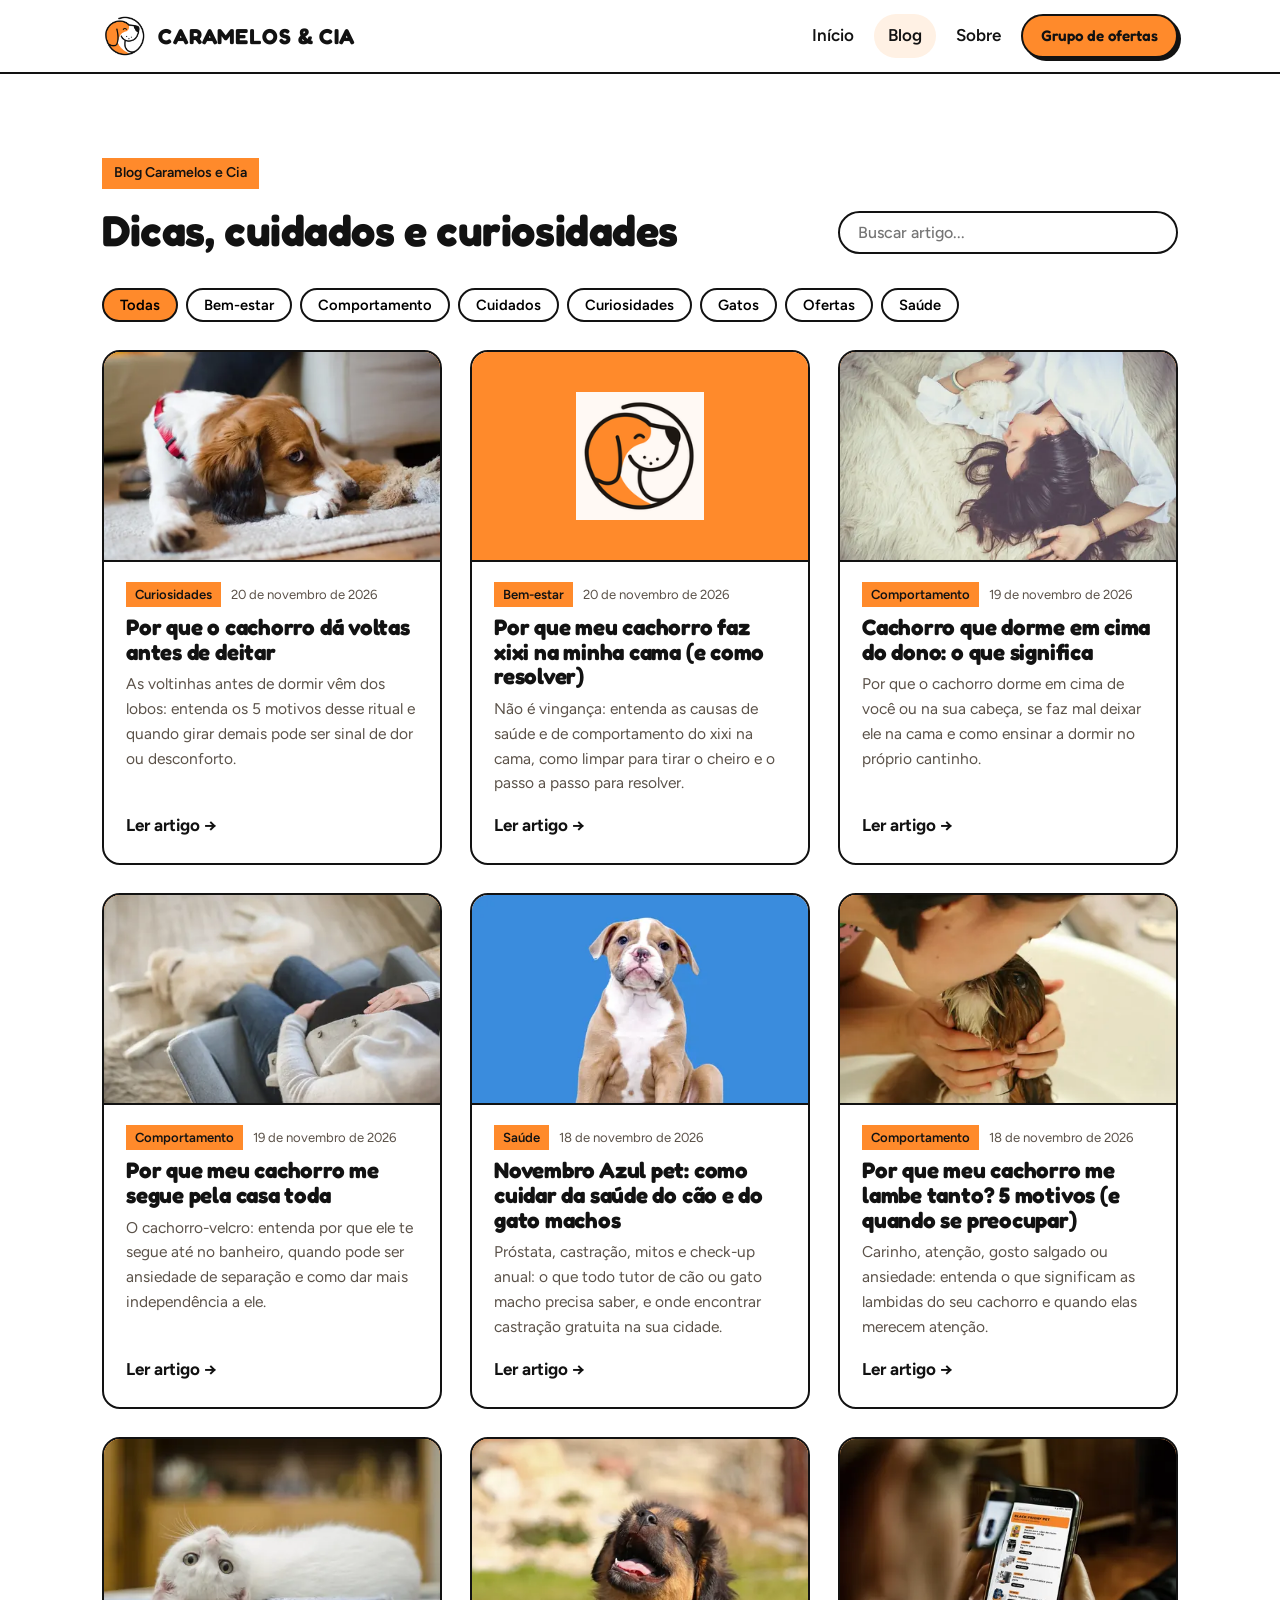
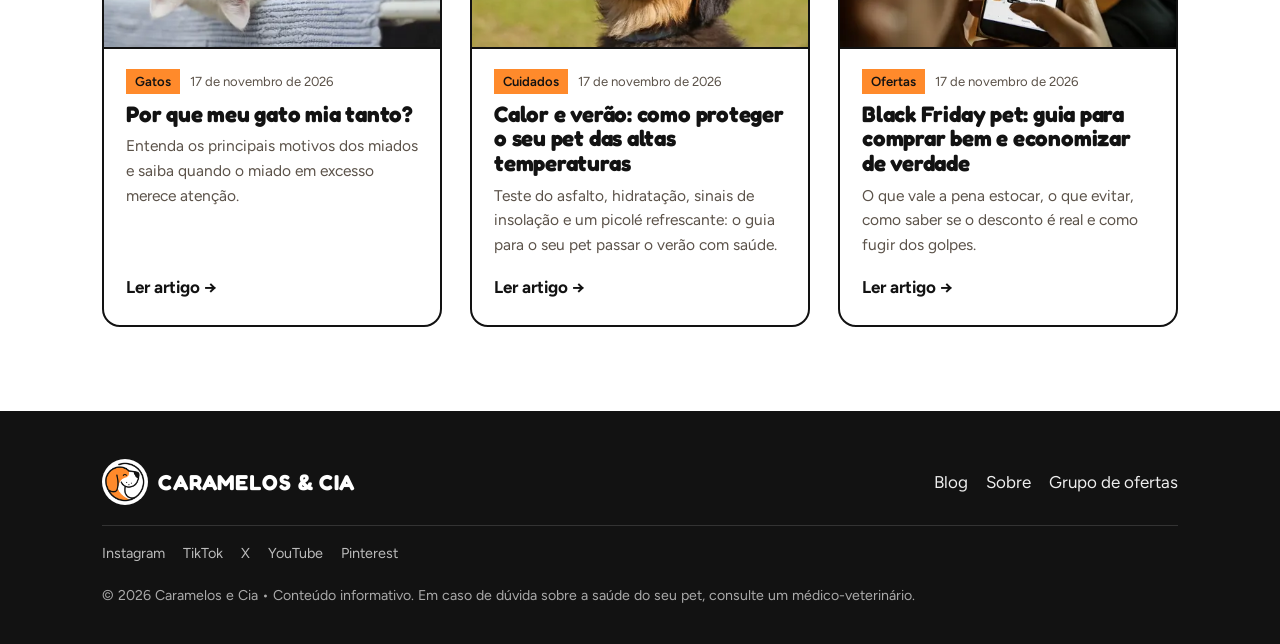
==== commit 4f2f2d10: "Novos artigos: voltas antes de deitar e xixi na cama Co-Authored-By: Claude Opus 5.5 <noreply@anthro" ====
--- a/blog/index.html
+++ b/blog/index.html
@@ -42,8 +42,115 @@
       <div><span class="tag">Blog Caramelos e Cia</span><h1 style="font-size:clamp(1.9rem,3.6vw,2.7rem)">Dicas, cuidados e curiosidades</h1></div>
       <input class="busca" id="busca" type="search" placeholder="Buscar artigo..." aria-label="Buscar artigo">
     </div>
-    <div class="filtros" id="filtros"><button class="on" data-cat="Todas">Todas</button><button class="" data-cat="Comportamento">Comportamento</button><button class="" data-cat="Cuidados">Cuidados</button><button class="" data-cat="Gatos">Gatos</button><button class="" data-cat="Ofertas">Ofertas</button><button class="" data-cat="Saúde">Saúde</button></div>
+    <div class="filtros" id="filtros"><button class="on" data-cat="Todas">Todas</button><button class="" data-cat="Bem-estar">Bem-estar</button><button class="" data-cat="Comportamento">Comportamento</button><button class="" data-cat="Cuidados">Cuidados</button><button class="" data-cat="Curiosidades">Curiosidades</button><button class="" data-cat="Gatos">Gatos</button><button class="" data-cat="Ofertas">Ofertas</button><button class="" data-cat="Saúde">Saúde</button></div>
     <div class="grid-posts" id="todos">
+<a class="card" href="/blog/por-que-o-cachorro-da-voltas-antes-de-deitar/" data-cat="Curiosidades" data-busca="por que o cachorro dá voltas antes de deitar as voltinhas antes de dormir vêm dos lobos: entenda os 5 motivos desse ritual e quando girar demais pode ser sinal de dor ou desconforto. toda noite é a mesma cena: o seu cachorro chega na caminha, gira uma, duas, três vezes e só então se deita. às vezes ainda cava um pouco antes de se acomodar. parece mania, mas esse ritual tem explicação, e ela começa lá nos ancestrais selvagens dos cães.
+
+## uma herança dos lobos
+
+os especialistas em comportamento canino acreditam que dar voltas antes de deitar é um comportamento herdado. os ancestrais dos cães, como os lobos, já faziam isso, e os cães domésticos mantiveram o hábito, mesmo dormindo em casa, longe de qualquer perigo.
+
+na natureza, esse ritual tinha várias funções práticas.
+
+## 1. preparar a &quot;cama&quot;
+
+antes de existir caminha, o lugar de dormir era o mato, a terra ou a neve. girar em círculos amassava o capim alto, afastava galhos e pedras e deixava o chão mais confortável. quando o seu cachorro gira e cava no cobertor, ele está &quot;arrumando a cama&quot; do mesmo jeito.
+
+curiosidade: um estudo observou que os cães giravam muito mais antes de deitar em um tapete felpudo e irregular do que em uma superfície lisa. ou seja, quanto menos confortável o lugar parece, mais voltas ele dá.
+
+## 2. espantar bichos e checar o ambiente
+
+as voltas também espantavam insetos, cobras e outros bichos escondidos no lugar escolhido. além disso, girar dá ao cachorro uma última olhada em tudo ao redor antes de &quot;baixar a guarda&quot; para dormir.
+
+## 3. encontrar a melhor posição
+
+ao girar, o cão encontra a posição ideal: de costas para o vento, de frente para o lugar de onde poderia vir um perigo e enrolado de um jeito que protege a barriga e os órgãos.
+
+## 4. controlar a temperatura
+
+enrolar-se em bolinha guarda o calor do corpo no frio. no calor, ao contrário, o cachorro gira para encontrar o ponto mais fresco, e por isso muitos preferem o chão frio no verão. se quiser saber mais sobre isso, veja [como proteger o seu pet nos dias quentes](/blog/calor-e-verao-como-proteger-o-pet/).
+
+## 5. deixar o cheiro dele
+
+os cães têm glândulas de cheiro nas patas. ao pisar e cavar no lugar, eles deixam a marca deles e mostram que aquele cantinho tem dono. é também por isso que muitos escolhem dormir em cima das suas coisas ou da sua cama, como explicamos em [cachorro que dorme em cima do dono](/blog/cachorro-dorme-em-cima-do-dono/).
+
+## quantas voltas são normais?
+
+não existe um número certo: alguns cães dão uma volta, outros quatro ou cinco, e alguns nem giram. o que importa é perceber se o comportamento mudou.
+
+&gt; fique atento se o seu cachorro **gira muitas vezes sem conseguir se deitar**, parece agitado, geme ao deitar ou começou a fazer isso de repente. pode ser sinal de dor nas articulações ou na coluna, ansiedade ou, em cães idosos, confusão mental. nesses casos, procure o médico-veterinário.
+
+## uma cama confortável ajuda
+
+para cães mais velhos ou com dor nas articulações, uma cama macia e firme faz diferença: ele se acomoda mais rápido e descansa melhor. escolha o tamanho certo para que ele consiga se esticar e também se enrolar, e coloque a caminha em um lugar tranquilo, longe de corrente de vento.
+
+@produto caminha colchonete para cães e gatos | colchonete macio e fácil de colocar em qualquer canto da casa. ótimo para quem gosta de se esticar para dormir. confira as medidas antes de comprar. | https://s.shopee.com.br/5q9tb0skww | img/prod-cama-colchonete.jpg
+@produto caminha pet ursinho de pelúcia (40 x 56 cm) | formato de ninho com borda alta, perfeito para quem gosta de girar e se enrolar. indicada para gatos e cães de pequeno porte. | https://s.shopee.com.br/8axonmdv4t | img/prod-cama-ursinho.jpg
+
+no fim das contas, as voltinhas antes de deitar são só o seu cachorro seguindo um instinto antigo para dormir seguro e confortável. boa noite, caramelo! 🐶🌙">
+  <div class="capa"><img src="/img/capa-cachorro-voltas-antes-de-deitar.jpg" alt="Filhote de cachorro marrom e branco deitado em um tapete ao lado de um bicho de pelúcia" width="1600" height="1060" srcset="/img/r/capa-cachorro-voltas-antes-de-deitar-480.webp 480w, /img/r/capa-cachorro-voltas-antes-de-deitar-800.webp 800w, /img/r/capa-cachorro-voltas-antes-de-deitar-1200.webp 1200w, /img/capa-cachorro-voltas-antes-de-deitar.jpg 1600w" sizes="(max-width: 700px) calc(100vw - 44px), 360px" loading="lazy" decoding="async"></div>
+  <div class="corpo">
+    <div class="meta"><span class="cat">Curiosidades</span><span>20 de novembro de 2026</span></div>
+    <h3>Por que o cachorro dá voltas antes de deitar</h3>
+    <p>As voltinhas antes de dormir vêm dos lobos: entenda os 5 motivos desse ritual e quando girar demais pode ser sinal de dor ou desconforto.</p>
+    <span class="leia">Ler artigo →</span>
+  </div></a>
+<a class="card" href="/blog/por-que-meu-cachorro-faz-xixi-na-minha-cama/" data-cat="Bem-estar" data-busca="por que meu cachorro faz xixi na minha cama (e como resolver) não é vingança: entenda as causas de saúde e de comportamento do xixi na cama, como limpar para tirar o cheiro e o passo a passo para resolver. poucas coisas irritam tanto quanto deitar e encontrar a cama molhada. a primeira reação de muita gente é achar que o cachorro está fazendo &quot;de birra&quot; ou por vingança. mas não é isso: os cães não fazem xixi para provocar. existe sempre um motivo, e descobrir qual é o primeiro passo para resolver.
+
+## primeiro passo: descartar problemas de saúde
+
+se o seu cachorro já sabia fazer xixi no lugar certo e de repente começou a fazer na cama, a chance de existir um problema de saúde é grande. os mais comuns são:
+
+- **infecção urinária:** causa desconforto e vontade de fazer xixi muitas vezes, e o cão nem sempre consegue segurar. é mais comum em fêmeas.
+- **cálculos (pedras) na bexiga**
+- **diabetes e doenças nos rins:** aumentam a sede e a quantidade de xixi.
+- **incontinência urinária:** o cão perde xixi sem perceber, muitas vezes enquanto dorme. é mais comum em fêmeas castradas e em cães idosos.
+- **idade:** cães idosos podem perder o controle da bexiga ou ficar confusos e esquecer onde é o lugar certo.
+
+&gt; sinais como fazer xixi muitas vezes e em pouca quantidade, sangue na urina, beber muito mais água, lamber muito a região íntima ou xixi enquanto dorme pedem consulta com o médico-veterinário. muitos desses problemas têm tratamento simples quando descobertos cedo.
+
+## os motivos de comportamento
+
+se o veterinário não encontrou nenhum problema de saúde, a causa provavelmente está no comportamento.
+
+### ansiedade e estresse
+
+é a causa mais comum quando a saúde está em dia. mudança de casa, chegada de um bebê ou de outro pet, mudanças na rotina, barulhos como fogos e trovões ou ficar muito tempo sozinho podem deixar o cachorro inseguro. e a sua cama tem o seu cheiro, que é exatamente onde ele busca conforto. se ele também fica muito grudado em você, leia [por que o cachorro segue o dono pela casa toda](/blog/por-que-o-cachorro-segue-o-dono/), onde explicamos os sinais da ansiedade de separação.
+
+### marcação de território
+
+fazer só um pouquinho de xixi, e não esvaziar a bexiga, costuma ser marcação. é mais comum em machos não castrados, mas também acontece em fêmeas. a castração reduz bastante esse comportamento, como contamos no artigo do [novembro azul pet](/blog/novembro-azul-pet-saude-dos-machos/).
+
+### excitação ou submissão
+
+alguns cães, principalmente filhotes, soltam um pouco de xixi quando ficam muito animados ou quando se sentem intimidados, por exemplo ao levar uma bronca. não é falta de educação: é uma reação que eles não controlam.
+
+### adestramento incompleto
+
+filhotes e cães recém-adotados ainda estão aprendendo onde é o lugar certo. a cama, macia e absorvente, pode parecer um ótimo banheiro para quem ainda não entendeu as regras.
+
+## como resolver
+
+1. **leve ao veterinário** para descartar problemas de saúde, principalmente se o xixi na cama começou de repente.
+2. **não brigue nem esfregue o focinho dele no xixi.** isso só gera medo e pode piorar o problema, principalmente quando a causa é ansiedade.
+3. **limpe direito, com produto enzimático.** o cachorro volta onde sente o cheiro do próprio xixi. produtos com cloro ou amônia não tiram esse cheiro, e a amônia ainda lembra o cheiro de urina. o limpador enzimático quebra as substâncias do xixi e elimina o odor de verdade.
+4. **feche a porta do quarto** ou cubra a cama enquanto ele reaprende, para evitar novos acidentes.
+5. **volte ao básico do adestramento:** leve para fazer xixi em horários fixos (ao acordar, depois de comer, depois de brincar e antes de dormir) e recompense na hora quando ele fizer no lugar certo.
+6. **ofereça um lugar certo atraente,** com tapete higiênico sempre limpo e longe da comida e da caminha.
+7. **cuide da ansiedade:** passeios, brincadeiras e uma rotina previsível ajudam muito. em casos mais difíceis, procure um profissional de comportamento animal.
+
+@produto limpador enzimático pet (5 litros) | elimina o cheiro do xixi em vez de só disfarçar, o que ajuda o cachorro a não voltar ao mesmo lugar. siga as instruções de uso do rótulo. | https://s.shopee.com.br/3vlyp7vvtr | img/prod-limpador-enzimatico.jpg
+@produto kit educador sanitário &quot;xixi não pode / xixi pode&quot; | um spray afasta o cachorro dos lugares proibidos e o outro atrai para o lugar certo. funciona melhor junto com recompensas e paciência no adestramento. | https://s.shopee.com.br/70lqzqqdfq | img/prod-kit-educador-sanitario.jpg
+@produto tapete higiênico petbraz | para deixar o lugar certo sempre limpo e convidativo. troque com frequência: muitos cães evitam o tapete sujo. | https://s.shopee.com.br/1lhpqvq8bp | img/prod-tapetehigienico.jpg
+
+com paciência, limpeza certa e atenção à saúde, a grande maioria dos cães volta a fazer xixi no lugar certo. e lembre: não é vingança, é um pedido de ajuda. 🐾">
+  <div class="capa"><img class="sem" src="/img/icone.png" alt="" width="160" height="160" loading="lazy"></div>
+  <div class="corpo">
+    <div class="meta"><span class="cat">Bem-estar</span><span>20 de novembro de 2026</span></div>
+    <h3>Por que meu cachorro faz xixi na minha cama (e como resolver)</h3>
+    <p>Não é vingança: entenda as causas de saúde e de comportamento do xixi na cama, como limpar para tirar o cheiro e o passo a passo para resolver.</p>
+    <span class="leia">Ler artigo →</span>
+  </div></a>
 <a class="card" href="/blog/cachorro-dorme-em-cima-do-dono/" data-cat="Comportamento" data-busca="cachorro que dorme em cima do dono: o que significa por que o cachorro dorme em cima de você ou na sua cabeça, se faz mal deixar ele na cama e como ensinar a dormir no próprio cantinho. você deita para dormir e, em poucos minutos, lá está ele: em cima das suas pernas, colado nas costas ou, pior, ocupando o travesseiro e encostado na sua cabeça. muitos tutores se perguntam o que isso significa, e se é um problema.
 
 na grande maioria das vezes, é só um sinal de que o seu cachorro se sente seguro e confortável com você. veja os principais motivos.
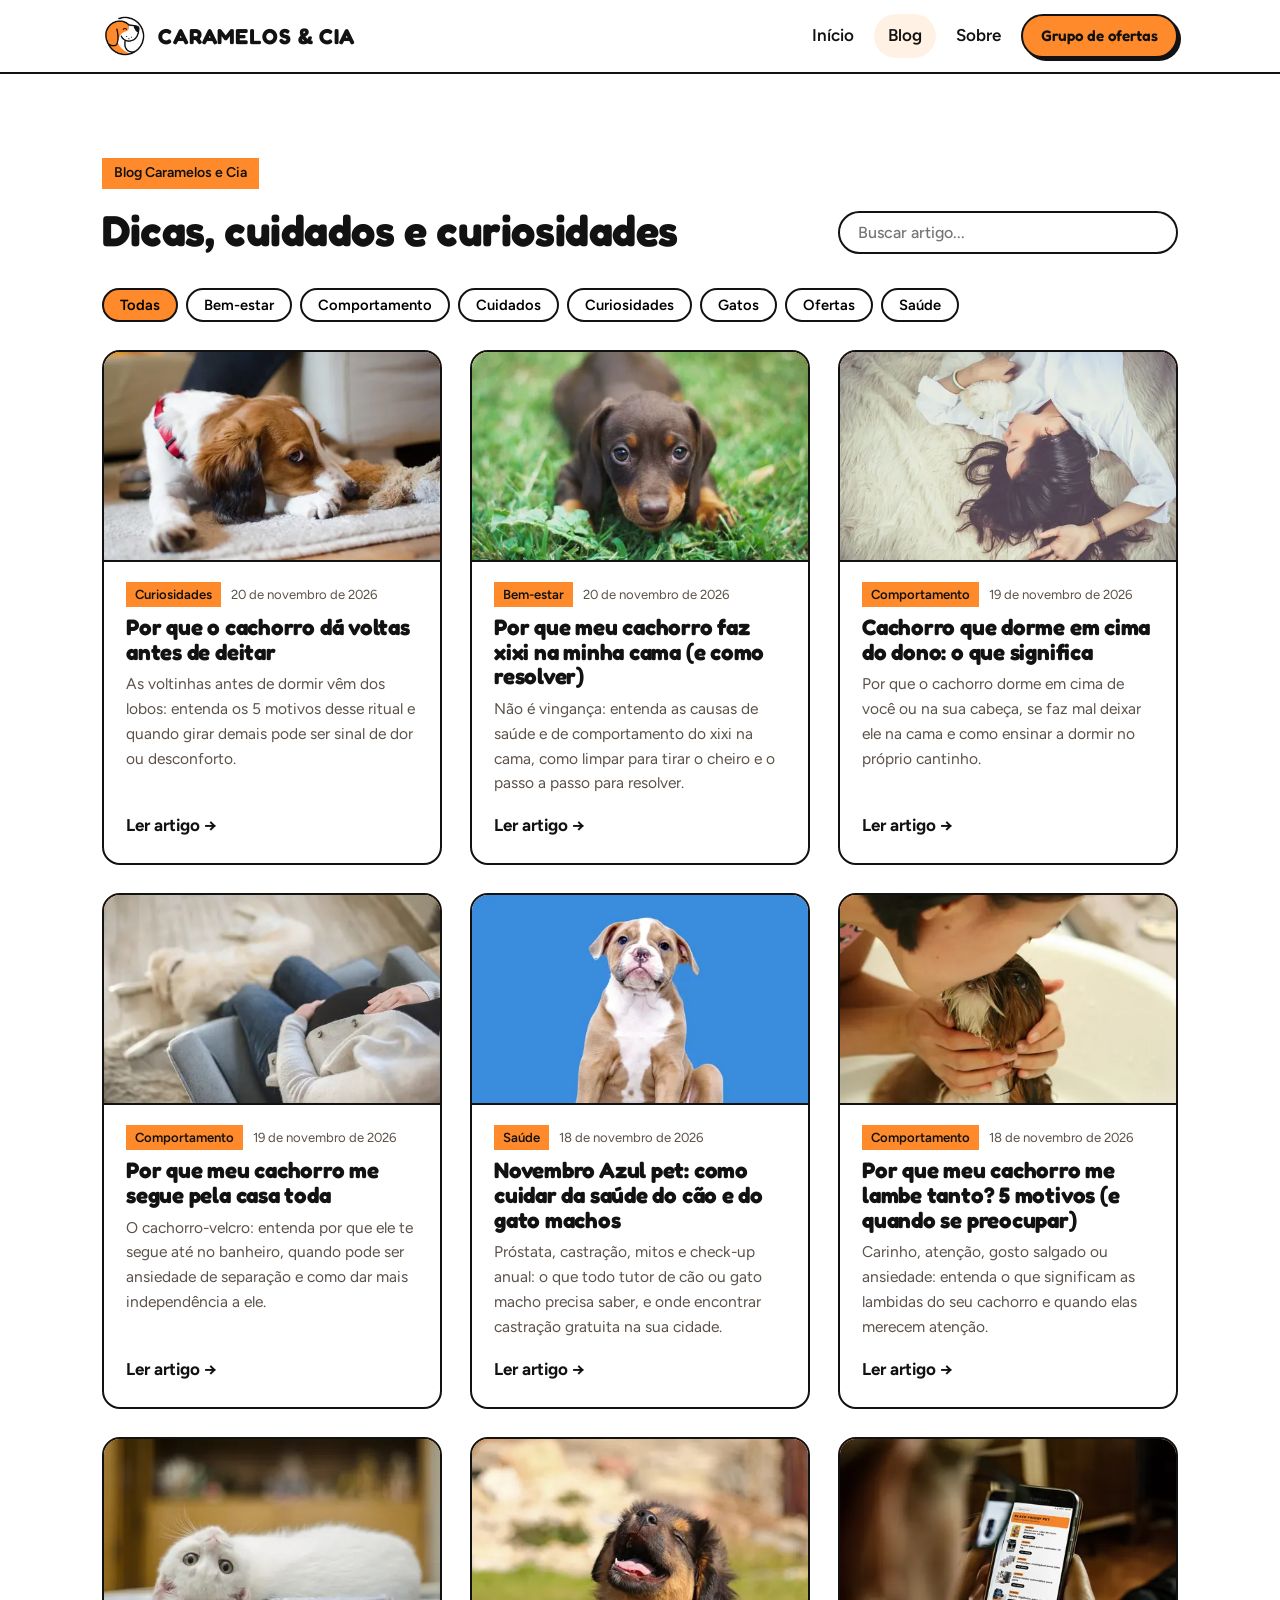
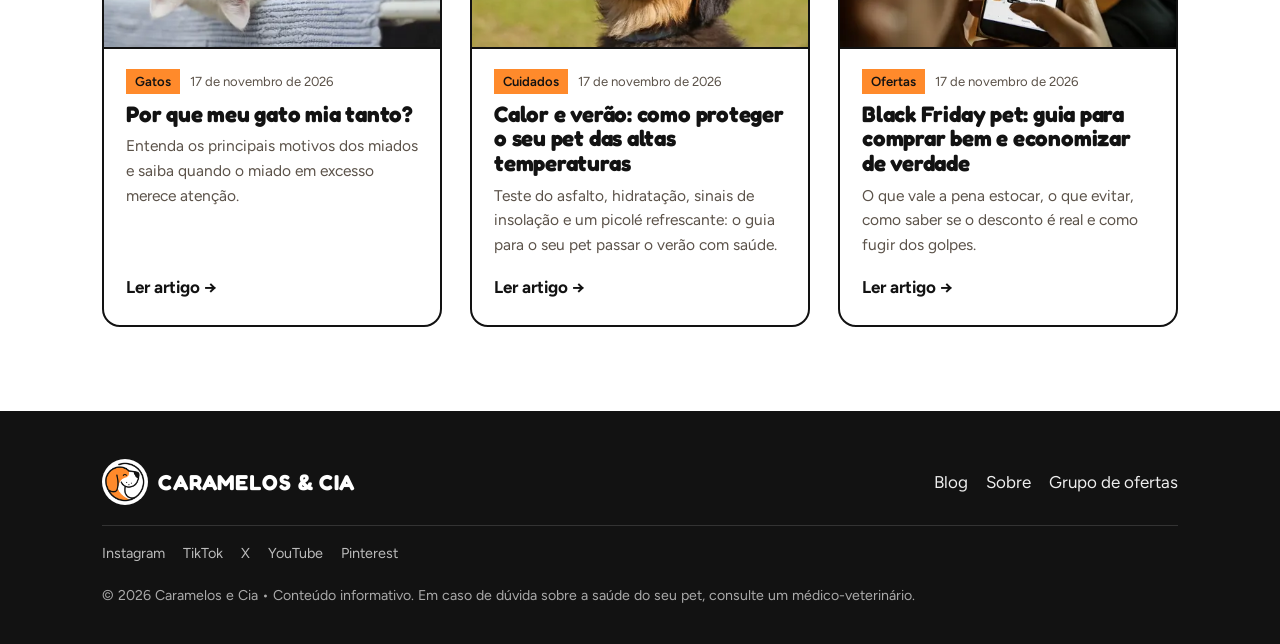
==== commit 49d2f627: "Capa do artigo do xixi na cama Co-Authored-By: Claude Opus 5.5 <noreply@anthropic.com> Claude-Sessio" ====
--- a/blog/index.html
+++ b/blog/index.html
@@ -144,7 +144,7 @@
 @produto tapete higiênico petbraz | para deixar o lugar certo sempre limpo e convidativo. troque com frequência: muitos cães evitam o tapete sujo. | https://s.shopee.com.br/1lhpqvq8bp | img/prod-tapetehigienico.jpg
 
 com paciência, limpeza certa e atenção à saúde, a grande maioria dos cães volta a fazer xixi no lugar certo. e lembre: não é vingança, é um pedido de ajuda. 🐾">
-  <div class="capa"><img class="sem" src="/img/icone.png" alt="" width="160" height="160" loading="lazy"></div>
+  <div class="capa"><img src="/img/capa-cachorro-xixi-na-cama.jpg" alt="Filhote de dachshund marrom deitado na grama olhando para a câmera" width="1600" height="1067" srcset="/img/r/capa-cachorro-xixi-na-cama-480.webp 480w, /img/r/capa-cachorro-xixi-na-cama-800.webp 800w, /img/r/capa-cachorro-xixi-na-cama-1200.webp 1200w, /img/capa-cachorro-xixi-na-cama.jpg 1600w" sizes="(max-width: 700px) calc(100vw - 44px), 360px" loading="lazy" decoding="async"></div>
   <div class="corpo">
     <div class="meta"><span class="cat">Bem-estar</span><span>20 de novembro de 2026</span></div>
     <h3>Por que meu cachorro faz xixi na minha cama (e como resolver)</h3>
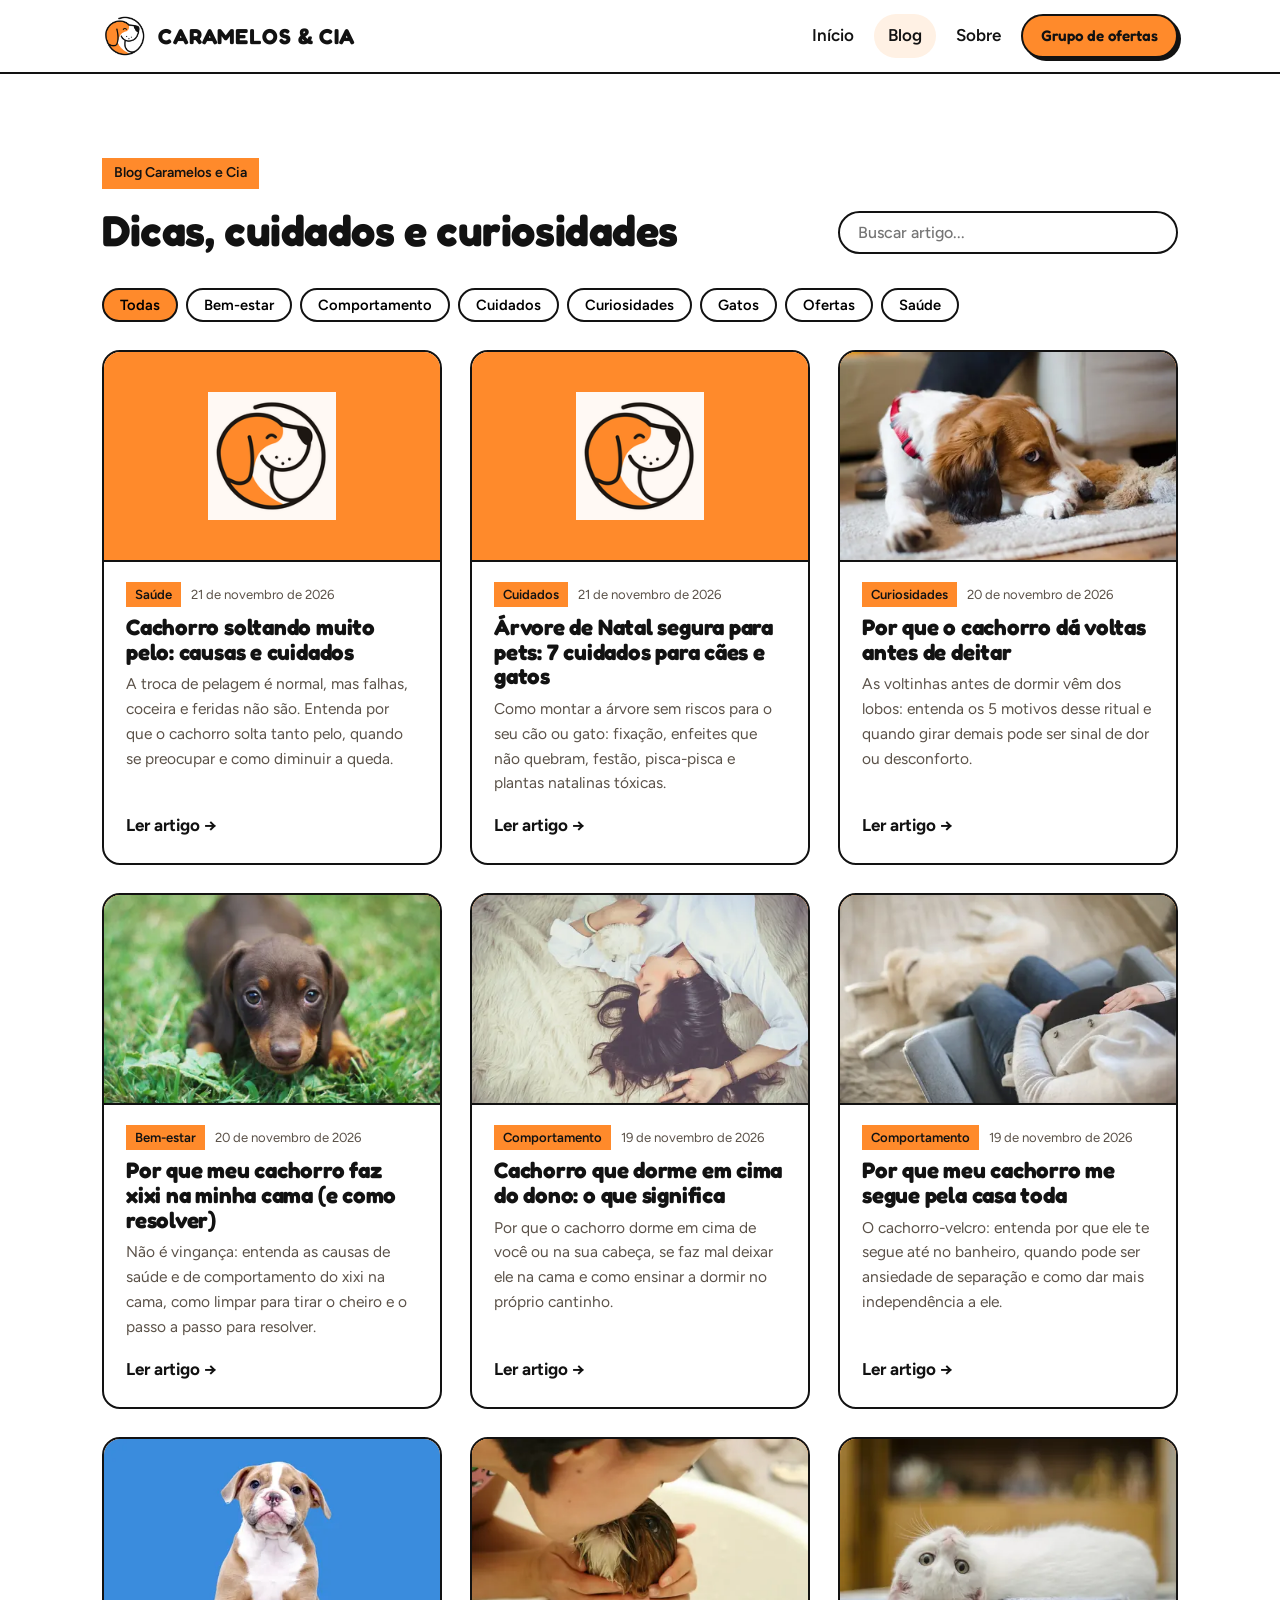
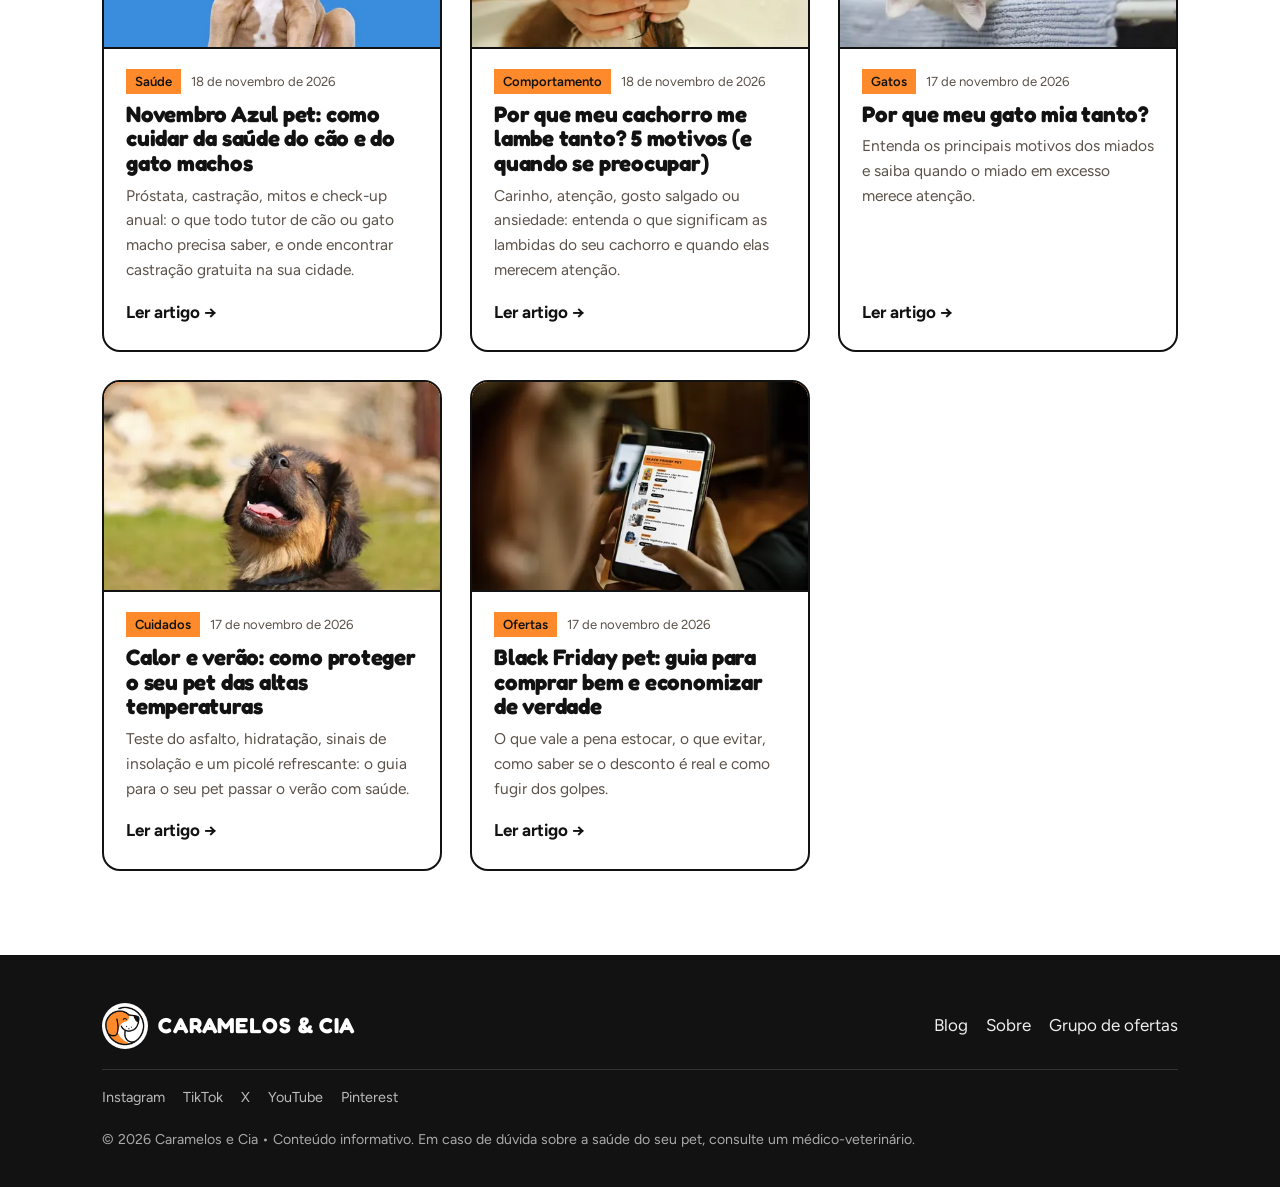
==== commit 9ef4d8ca: "Novos artigos: cachorro soltando muito pelo e árvore de Natal segura para pets Co-Authored-By: Claud" ====
--- a/blog/index.html
+++ b/blog/index.html
@@ -20,7 +20,7 @@
 <link rel="preconnect" href="https://fonts.gstatic.com" crossorigin>
 <link rel="preload" as="style" href="https://fonts.googleapis.com/css2?family=Fredoka:wght@500;600;700&family=Figtree:wght@400;500;600;700&display=swap" onload="this.onload=null;this.rel='stylesheet'">
 <noscript><link rel="stylesheet" href="https://fonts.googleapis.com/css2?family=Fredoka:wght@500;600;700&family=Figtree:wght@400;500;600;700&display=swap"></noscript>
-<style>:root{--laranja:#FF8A2B;--laranja-esc:#E8701A;--laranja-claro:#FFF1E4;--preto:#121212;--cinza:#5b5249;--branco:#fff;--borda:2.5px solid var(--preto);--raio:18px}*{box-sizing:border-box;margin:0;padding:0}html{scroll-behavior:smooth}body{font-family:"Figtree",system-ui,sans-serif;color:var(--preto);background:var(--branco);line-height:1.6;font-size:17px}img{max-width:100%;display:block;height:auto}a{color:inherit}h1,h2,h3,.fred{font-family:"Fredoka",sans-serif;font-weight:700;line-height:1.1;letter-spacing:-.01em}.wrap{max-width:1120px;margin:0 auto;padding:0 22px}/* header */header{position:sticky;top:0;z-index:20;background:rgba(255,255,255,.94);backdrop-filter:blur(8px);border-bottom:var(--borda)}.nav{display:flex;align-items:center;justify-content:space-between;height:72px;gap:16px}.marca{display:flex;align-items:center;gap:10px;text-decoration:none}.marca img{width:46px;height:46px}.marca span{font-family:"Fredoka";font-weight:700;font-size:1.35rem;text-transform:uppercase;letter-spacing:.04em}.menu{display:flex;align-items:center;gap:6px}.menu a{text-decoration:none;font-weight:600;padding:8px 14px;border-radius:999px}.menu a.ativo{background:var(--laranja-claro)}.menu a:hover{background:var(--laranja-claro)}.btn{display:inline-flex;align-items:center;gap:10px;font-family:"Fredoka";font-weight:600;font-size:1.05rem;text-decoration:none;background:var(--laranja);color:var(--preto);border:var(--borda);border-radius:999px;padding:12px 24px;box-shadow:4px 4px 0 var(--preto);transition:transform .12s,box-shadow .12s;cursor:pointer}.btn:hover{transform:translate(-2px,-2px);box-shadow:6px 6px 0 var(--preto)}.btn:active{transform:translate(2px,2px);box-shadow:2px 2px 0 var(--preto)}.btn.preto{background:var(--preto);color:var(--branco);box-shadow:4px 4px 0 var(--laranja)}.btn.desab{background:#eee;color:#777;box-shadow:none;cursor:default;transform:none}.menu .btn{padding:8px 18px;font-size:.95rem;box-shadow:3px 3px 0 var(--preto)}/* hero */.hero{background:var(--laranja);padding:64px 0 80px;position:relative;overflow:hidden}.hero .pata{position:absolute;opacity:.13;font-size:120px}.hero-card{background:var(--branco);border:var(--borda);border-radius:var(--raio);display:grid;grid-template-columns:1.25fr .9fr;gap:24px;align-items:center;padding:48px 52px;position:relative}.hero h1{font-size:clamp(2.4rem,5.2vw,4rem);margin-bottom:16px}.hero p.lead{font-size:1.2rem;color:var(--cinza);max-width:30ch;margin-bottom:28px}.tag{display:inline-block;background:var(--laranja);font-weight:600;font-size:.88rem;padding:4px 12px;margin-bottom:18px}.hero-logo{width:100%;max-width:340px;justify-self:center;animation:balanca 5s ease-in-out infinite}@keyframes balanca{50%{transform:rotate(-4deg) translateY(-6px)}}.acoes{display:flex;gap:14px;flex-wrap:wrap}/* ofertas */section.bloco{padding:84px 0}.titulo-sec{display:flex;align-items:end;justify-content:space-between;gap:20px;margin-bottom:34px;flex-wrap:wrap}.titulo-sec h2{font-size:clamp(1.9rem,3.6vw,2.7rem)}.titulo-sec p{color:var(--cinza);max-width:46ch}.ofertas{background:var(--laranja-claro);border-top:var(--borda);border-bottom:var(--borda)}.ofertas-grid{display:grid;grid-template-columns:1fr 1fr;gap:40px;align-items:center}.beneficios{display:grid;gap:14px}.ben{display:flex;gap:16px;align-items:flex-start;background:var(--branco);border:var(--borda);border-radius:14px;padding:18px 20px}.ben .ico{flex:none;width:46px;height:46px;border-radius:50%;background:var(--laranja);border:var(--borda);display:grid;place-items:center;font-size:1.3rem}.ben h3{font-size:1.15rem;margin-bottom:2px}.ben p{color:var(--cinza);font-size:.97rem}.ofertas-cta h2{font-size:clamp(2rem,4vw,3rem);margin-bottom:14px}.ofertas-cta p{color:var(--cinza);margin-bottom:26px;font-size:1.1rem}.nota{font-size:.88rem;color:var(--cinza);margin-top:14px}/* cards blog */.grid-posts{display:grid;grid-template-columns:repeat(auto-fill,minmax(300px,1fr));gap:28px}.card{background:var(--branco);border:var(--borda);border-radius:var(--raio);overflow:hidden;text-decoration:none;display:flex;flex-direction:column;transition:transform .15s,box-shadow .15s}.card:hover{transform:translate(-3px,-3px);box-shadow:6px 6px 0 var(--laranja)}.card .capa{aspect-ratio:16/10;background:var(--laranja);border-bottom:var(--borda);overflow:hidden;display:grid;place-items:center}.card .capa img{width:100%;height:100%;object-fit:cover;object-position:center 45%}.card .capa .sem{width:42%;opacity:.95}.card .corpo{padding:20px 22px 24px;display:flex;flex-direction:column;gap:8px;flex:1}.card .meta{font-size:.82rem;color:var(--cinza);display:flex;gap:10px;align-items:center}.card .cat{background:var(--laranja);color:var(--preto);font-weight:600;padding:2px 9px}.card h3{font-size:1.4rem}.card p{color:var(--cinza);font-size:.97rem}.card .leia{margin-top:auto;font-weight:700;padding-top:8px}.vazio{border:2.5px dashed var(--preto);border-radius:var(--raio);padding:40px;text-align:center;color:var(--cinza)}/* filtros */.filtros{display:flex;gap:8px;flex-wrap:wrap;margin-bottom:28px}.filtros button{font:600 .92rem "Figtree";border:var(--borda);background:var(--branco);border-radius:999px;padding:6px 16px;cursor:pointer}.filtros button.on{background:var(--laranja)}.busca{font:500 1rem "Figtree";border:var(--borda);border-radius:999px;padding:10px 18px;width:min(340px,100%)}/* artigo */.artigo{max-width:760px;margin:0 auto;padding:56px 22px 90px}.voltar{display:inline-block;font-weight:600;text-decoration:none;margin-bottom:26px}.voltar:hover{text-decoration:underline}.artigo h1{font-size:clamp(2.2rem,5vw,3.4rem);margin:14px 0 14px}.artigo .sub{font-size:1.22rem;color:var(--cinza);margin-bottom:28px}.artigo .capa-art{border:var(--borda);border-radius:var(--raio);overflow:hidden;margin-bottom:36px;max-height:520px}.artigo .capa-art img{width:100%;height:100%;object-fit:cover;object-position:center 45%}.texto p{margin-bottom:1.15em}.texto h2{font-size:1.75rem;margin:1.6em 0 .6em}.texto h3{font-size:1.3rem;margin:1.4em 0 .5em}.texto ul,.texto ol{margin:0 0 1.2em 1.3em}.texto li{margin-bottom:.5em}.texto li::marker{color:var(--laranja-esc)}.texto blockquote{border-left:6px solid var(--laranja);background:var(--laranja-claro);padding:14px 20px;margin:0 0 1.2em;border-radius:0 12px 12px 0}.texto a{color:var(--laranja-esc);font-weight:600}.cta-art{margin-top:48px;background:var(--laranja);border:var(--borda);border-radius:var(--raio);padding:30px 32px;display:flex;justify-content:space-between;align-items:center;gap:20px;flex-wrap:wrap}.cta-art h3{font-size:1.5rem}.produto{display:flex;gap:18px;align-items:center;border:var(--borda);border-radius:16px;padding:16px;margin:0 0 1.2em;background:#fff;box-shadow:4px 4px 0 var(--laranja)}.produto .pimg{flex:none;width:110px;height:110px;border-radius:12px;border:2px solid #eee;background:var(--laranja-claro);display:grid;place-items:center;overflow:hidden}.produto .pimg img{width:100%;height:100%;object-fit:contain;background:#fff}.produto .pimg svg{width:44px;height:44px}.produto .pinfo{flex:1;min-width:0}.produto .pinfo strong{display:block;font-family:"Fredoka";font-size:1.15rem;line-height:1.2;margin-bottom:4px}.produto .pinfo span{display:block;color:var(--cinza);font-size:.95rem;line-height:1.45}.produto .preco{font-weight:700;color:var(--preto)!important;margin-top:4px}.produto .btn{padding:10px 18px;font-size:.95rem;white-space:nowrap;text-decoration:none;color:var(--preto)}.aviso-afiliado{font-size:.88rem;color:var(--cinza);background:#f6f6f6;border-radius:12px;padding:12px 16px;margin-bottom:28px}@media (max-width:600px){.produto{flex-wrap:wrap}.produto .pimg{width:84px;height:84px}.produto .btn{width:100%;justify-content:center}}footer{background:var(--preto);color:#eee;padding:48px 0 36px}.rodape{display:flex;justify-content:space-between;align-items:center;gap:20px;flex-wrap:wrap}.rodape .marca span{color:#fff}.rodape .marca img{background:#fff;border-radius:50%}.rodape small{color:#aaa}.redes{width:100%;display:flex;flex-wrap:wrap;gap:6px 18px;font-size:.9rem;padding-top:16px;border-top:1px solid #333}.redes a{color:#bbb;text-decoration:none}.redes a:hover{color:var(--laranja)}@media (max-width:820px){body{font-size:16px}.hero{padding:36px 0 52px}.hero-card{grid-template-columns:1fr;padding:30px 24px;text-align:left}.hero-logo{max-width:200px;grid-row:1}.ofertas-grid{grid-template-columns:1fr}.menu a:not(.btn){padding:8px 10px}.marca span{display:none}section.bloco{padding:56px 0}}@media (max-width:420px){.menu .btn{display:none}}@media (prefers-reduced-motion:reduce){*{animation:none!important;transition:none!important}}.meta-art{color:var(--cinza);font-size:.9rem;margin:-14px 0 26px}.fontes,.leia-tambem{margin-top:40px;border-top:2px solid #eee;padding-top:22px}.fontes h2,.leia-tambem h2{font-size:1.35rem;margin-bottom:12px}.fontes ul,.leia-tambem ul{margin-left:1.2em}.fontes li,.leia-tambem li{margin-bottom:.5em}.fontes a{color:var(--cinza);font-size:.95rem}.leia-tambem a{color:var(--laranja-esc);font-weight:600}.card .capa img.sem{width:38%;height:auto;object-fit:contain;background:none}.meta-art a{color:inherit;font-weight:600}.autor-box{display:flex;gap:20px;align-items:flex-start;margin-top:44px;border:var(--borda);border-radius:var(--raio);padding:22px 24px;background:var(--laranja-claro)}.autor-box img{flex:none;width:96px;height:96px;border-radius:50%;border:var(--borda);object-fit:cover;background:#fff}.autor-rotulo{font-size:.8rem;font-weight:700;text-transform:uppercase;letter-spacing:.06em;color:var(--laranja-esc)}.autor-box h2{font-size:1.35rem;margin:2px 0 6px}.autor-box h2 a{text-decoration:none}.autor-box p{color:var(--cinza);font-size:.97rem;line-height:1.5}.autor-links{margin-top:8px}.autor-links a{color:var(--laranja-esc);font-weight:600}.autor-topo{display:flex;gap:32px;align-items:center}.autor-topo img{width:160px;height:160px;border-radius:50%;border:var(--borda);box-shadow:6px 6px 0 var(--laranja);object-fit:cover;flex:none}.autor-topo h1{font-size:clamp(2rem,4vw,2.8rem);margin:6px 0 10px}.autor-topo .lead{color:var(--cinza);font-size:1.1rem;max-width:62ch}@media (max-width:600px){.autor-box{flex-direction:column}.autor-topo{flex-direction:column;align-items:flex-start;gap:18px}}.autor-box img,.autor-topo img{filter:grayscale(100%)}</style>
+<style>:root{--laranja:#FF8A2B;--laranja-esc:#E8701A;--laranja-claro:#FFF1E4;--preto:#121212;--cinza:#5b5249;--branco:#fff;--borda:2.5px solid var(--preto);--raio:18px}*{box-sizing:border-box;margin:0;padding:0}html{scroll-behavior:smooth}body{font-family:"Figtree",system-ui,sans-serif;color:var(--preto);background:var(--branco);line-height:1.6;font-size:17px}img{max-width:100%;display:block;height:auto}a{color:inherit}h1,h2,h3,.fred{font-family:"Fredoka",sans-serif;font-weight:700;line-height:1.1;letter-spacing:-.01em}.wrap{max-width:1120px;margin:0 auto;padding:0 22px}/* header */header{position:sticky;top:0;z-index:20;background:rgba(255,255,255,.94);backdrop-filter:blur(8px);border-bottom:var(--borda)}.nav{display:flex;align-items:center;justify-content:space-between;height:72px;gap:16px}.marca{display:flex;align-items:center;gap:10px;text-decoration:none}.marca img{width:46px;height:46px}.marca span{font-family:"Fredoka";font-weight:700;font-size:1.35rem;text-transform:uppercase;letter-spacing:.04em}.menu{display:flex;align-items:center;gap:6px}.menu a{text-decoration:none;font-weight:600;padding:8px 14px;border-radius:999px}.menu a.ativo{background:var(--laranja-claro)}.menu a:hover{background:var(--laranja-claro)}.btn{display:inline-flex;align-items:center;gap:10px;font-family:"Fredoka";font-weight:600;font-size:1.05rem;text-decoration:none;background:var(--laranja);color:var(--preto);border:var(--borda);border-radius:999px;padding:12px 24px;box-shadow:4px 4px 0 var(--preto);transition:transform .12s,box-shadow .12s;cursor:pointer}.btn:hover{transform:translate(-2px,-2px);box-shadow:6px 6px 0 var(--preto)}.btn:active{transform:translate(2px,2px);box-shadow:2px 2px 0 var(--preto)}.btn.preto{background:var(--preto);color:var(--branco);box-shadow:4px 4px 0 var(--laranja)}.btn.desab{background:#eee;color:#777;box-shadow:none;cursor:default;transform:none}.menu .btn{padding:8px 18px;font-size:.95rem;box-shadow:3px 3px 0 var(--preto);white-space:nowrap}.menu .txt-curto{display:none}/* hero */.hero{background:var(--laranja);padding:64px 0 80px;position:relative;overflow:hidden}.hero .pata{position:absolute;opacity:.13;font-size:120px}.hero-card{background:var(--branco);border:var(--borda);border-radius:var(--raio);display:grid;grid-template-columns:1.25fr .9fr;gap:24px;align-items:center;padding:48px 52px;position:relative}.hero h1{font-size:clamp(2.4rem,5.2vw,4rem);margin-bottom:16px}.hero p.lead{font-size:1.2rem;color:var(--cinza);max-width:30ch;margin-bottom:28px}.tag{display:inline-block;background:var(--laranja);font-weight:600;font-size:.88rem;padding:4px 12px;margin-bottom:18px}.hero-logo{width:100%;max-width:340px;justify-self:center;animation:balanca 5s ease-in-out infinite}@keyframes balanca{50%{transform:rotate(-4deg) translateY(-6px)}}.acoes{display:flex;gap:14px;flex-wrap:wrap}/* ofertas */section.bloco{padding:84px 0}.titulo-sec{display:flex;align-items:end;justify-content:space-between;gap:20px;margin-bottom:34px;flex-wrap:wrap}.titulo-sec h2{font-size:clamp(1.9rem,3.6vw,2.7rem)}.titulo-sec p{color:var(--cinza);max-width:46ch}.ofertas{background:var(--laranja-claro);border-top:var(--borda);border-bottom:var(--borda)}.ofertas-grid{display:grid;grid-template-columns:1fr 1fr;gap:40px;align-items:center}.beneficios{display:grid;gap:14px}.ben{display:flex;gap:16px;align-items:flex-start;background:var(--branco);border:var(--borda);border-radius:14px;padding:18px 20px}.ben .ico{flex:none;width:46px;height:46px;border-radius:50%;background:var(--laranja);border:var(--borda);display:grid;place-items:center;font-size:1.3rem}.ben h3{font-size:1.15rem;margin-bottom:2px}.ben p{color:var(--cinza);font-size:.97rem}.ofertas-cta h2{font-size:clamp(2rem,4vw,3rem);margin-bottom:14px}.ofertas-cta p{color:var(--cinza);margin-bottom:26px;font-size:1.1rem}.nota{font-size:.88rem;color:var(--cinza);margin-top:14px}/* cards blog */.grid-posts{display:grid;grid-template-columns:repeat(auto-fill,minmax(300px,1fr));gap:28px}.card{background:var(--branco);border:var(--borda);border-radius:var(--raio);overflow:hidden;text-decoration:none;display:flex;flex-direction:column;transition:transform .15s,box-shadow .15s}.card:hover{transform:translate(-3px,-3px);box-shadow:6px 6px 0 var(--laranja)}.card .capa{aspect-ratio:16/10;background:var(--laranja);border-bottom:var(--borda);overflow:hidden;display:grid;place-items:center}.card .capa img{width:100%;height:100%;object-fit:cover;object-position:center 45%}.card .capa .sem{width:42%;opacity:.95}.card .corpo{padding:20px 22px 24px;display:flex;flex-direction:column;gap:8px;flex:1}.card .meta{font-size:.82rem;color:var(--cinza);display:flex;gap:10px;align-items:center}.card .cat{background:var(--laranja);color:var(--preto);font-weight:600;padding:2px 9px}.card h3{font-size:1.4rem}.card p{color:var(--cinza);font-size:.97rem}.card .leia{margin-top:auto;font-weight:700;padding-top:8px}.vazio{border:2.5px dashed var(--preto);border-radius:var(--raio);padding:40px;text-align:center;color:var(--cinza)}/* filtros */.filtros{display:flex;gap:8px;flex-wrap:wrap;margin-bottom:28px}.filtros button{font:600 .92rem "Figtree";border:var(--borda);background:var(--branco);border-radius:999px;padding:6px 16px;cursor:pointer}.filtros button.on{background:var(--laranja)}.busca{font:500 1rem "Figtree";border:var(--borda);border-radius:999px;padding:10px 18px;width:min(340px,100%)}/* artigo */.artigo{max-width:760px;margin:0 auto;padding:56px 22px 90px}.voltar{display:inline-block;font-weight:600;text-decoration:none;margin-bottom:26px}.voltar:hover{text-decoration:underline}.artigo h1{font-size:clamp(2.2rem,5vw,3.4rem);margin:14px 0 14px}.artigo .sub{font-size:1.22rem;color:var(--cinza);margin-bottom:28px}.artigo .capa-art{border:var(--borda);border-radius:var(--raio);overflow:hidden;margin-bottom:36px;max-height:520px}.artigo .capa-art img{width:100%;height:100%;object-fit:cover;object-position:center 45%}.texto p{margin-bottom:1.15em}.texto h2{font-size:1.75rem;margin:1.6em 0 .6em}.texto h3{font-size:1.3rem;margin:1.4em 0 .5em}.texto ul,.texto ol{margin:0 0 1.2em 1.3em}.texto li{margin-bottom:.5em}.texto li::marker{color:var(--laranja-esc)}.texto blockquote{border-left:6px solid var(--laranja);background:var(--laranja-claro);padding:14px 20px;margin:0 0 1.2em;border-radius:0 12px 12px 0}.texto a{color:var(--laranja-esc);font-weight:600}.cta-art{margin-top:48px;background:var(--laranja);border:var(--borda);border-radius:var(--raio);padding:30px 32px;display:flex;justify-content:space-between;align-items:center;gap:20px;flex-wrap:wrap}.cta-art h3{font-size:1.5rem}.produto{display:flex;gap:18px;align-items:center;border:var(--borda);border-radius:16px;padding:16px;margin:0 0 1.2em;background:#fff;box-shadow:4px 4px 0 var(--laranja)}.produto .pimg{flex:none;width:110px;height:110px;border-radius:12px;border:2px solid #eee;background:var(--laranja-claro);display:grid;place-items:center;overflow:hidden}.produto .pimg img{width:100%;height:100%;object-fit:contain;background:#fff}.produto .pimg svg{width:44px;height:44px}.produto .pinfo{flex:1;min-width:0}.produto .pinfo strong{display:block;font-family:"Fredoka";font-size:1.15rem;line-height:1.2;margin-bottom:4px}.produto .pinfo span{display:block;color:var(--cinza);font-size:.95rem;line-height:1.45}.produto .preco{font-weight:700;color:var(--preto)!important;margin-top:4px}.produto .btn{padding:10px 18px;font-size:.95rem;white-space:nowrap;text-decoration:none;color:var(--preto)}.aviso-afiliado{font-size:.88rem;color:var(--cinza);background:#f6f6f6;border-radius:12px;padding:12px 16px;margin-bottom:28px}@media (max-width:600px){.produto{flex-wrap:wrap}.produto .pimg{width:84px;height:84px}.produto .btn{width:100%;justify-content:center}}footer{background:var(--preto);color:#eee;padding:48px 0 36px}.rodape{display:flex;justify-content:space-between;align-items:center;gap:20px;flex-wrap:wrap}.rodape .marca span{color:#fff}.rodape .marca img{background:#fff;border-radius:50%}.rodape small{color:#aaa}.redes{width:100%;display:flex;flex-wrap:wrap;gap:6px 18px;font-size:.9rem;padding-top:16px;border-top:1px solid #333}.redes a{color:#bbb;text-decoration:none}.redes a:hover{color:var(--laranja)}@media (max-width:820px){body{font-size:16px}.hero{padding:36px 0 52px}.hero-card{grid-template-columns:1fr;padding:30px 24px;text-align:left}.hero-logo{max-width:200px;grid-row:1}.ofertas-grid{grid-template-columns:1fr}.menu a:not(.btn){padding:8px 10px}.marca span{display:none}section.bloco{padding:56px 0}}@media (max-width:520px){.nav{gap:8px}.menu{gap:2px}.menu a:not(.btn){padding:6px 8px;font-size:.95rem}.menu .btn{padding:7px 14px;font-size:.9rem}.menu .txt-longo{display:none}.menu .txt-curto{display:inline}}@media (prefers-reduced-motion:reduce){*{animation:none!important;transition:none!important}}.meta-art{color:var(--cinza);font-size:.9rem;margin:-14px 0 26px}.fontes,.leia-tambem{margin-top:40px;border-top:2px solid #eee;padding-top:22px}.fontes h2,.leia-tambem h2{font-size:1.35rem;margin-bottom:12px}.fontes ul,.leia-tambem ul{margin-left:1.2em}.fontes li,.leia-tambem li{margin-bottom:.5em}.fontes a{color:var(--cinza);font-size:.95rem}.leia-tambem a{color:var(--laranja-esc);font-weight:600}.card .capa img.sem{width:38%;height:auto;object-fit:contain;background:none}.meta-art a{color:inherit;font-weight:600}.autor-box{display:flex;gap:20px;align-items:flex-start;margin-top:44px;border:var(--borda);border-radius:var(--raio);padding:22px 24px;background:var(--laranja-claro)}.autor-box img{flex:none;width:96px;height:96px;border-radius:50%;border:var(--borda);object-fit:cover;background:#fff}.autor-rotulo{font-size:.8rem;font-weight:700;text-transform:uppercase;letter-spacing:.06em;color:var(--laranja-esc)}.autor-box h2{font-size:1.35rem;margin:2px 0 6px}.autor-box h2 a{text-decoration:none}.autor-box p{color:var(--cinza);font-size:.97rem;line-height:1.5}.autor-links{margin-top:8px}.autor-links a{color:var(--laranja-esc);font-weight:600}.autor-topo{display:flex;gap:32px;align-items:center}.autor-topo img{width:160px;height:160px;border-radius:50%;border:var(--borda);box-shadow:6px 6px 0 var(--laranja);object-fit:cover;flex:none}.autor-topo h1{font-size:clamp(2rem,4vw,2.8rem);margin:6px 0 10px}.autor-topo .lead{color:var(--cinza);font-size:1.1rem;max-width:62ch}@media (max-width:600px){.autor-box{flex-direction:column}.autor-topo{flex-direction:column;align-items:flex-start;gap:18px}}.autor-box img,.autor-topo img{filter:grayscale(100%)}</style>
 
 </head>
 <body>
@@ -31,7 +31,7 @@
       <a href="/">Início</a>
       <a href="/blog/" class=ativo>Blog</a>
       <a href="/sobre/">Sobre</a>
-      <a class="btn" href="https://chat.whatsapp.com/HDrr5d6y5yf9t6T0od8NXV" target="_blank" rel="noopener">Grupo de ofertas</a>
+      <a class="btn" href="https://chat.whatsapp.com/HDrr5d6y5yf9t6T0od8NXV" target="_blank" rel="noopener" aria-label="Grupo de ofertas"><span class="txt-longo">Grupo de ofertas</span><span class="txt-curto">Ofertas</span></a>
     </nav>
   </div>
 </header>
@@ -44,6 +44,144 @@
     </div>
     <div class="filtros" id="filtros"><button class="on" data-cat="Todas">Todas</button><button class="" data-cat="Bem-estar">Bem-estar</button><button class="" data-cat="Comportamento">Comportamento</button><button class="" data-cat="Cuidados">Cuidados</button><button class="" data-cat="Curiosidades">Curiosidades</button><button class="" data-cat="Gatos">Gatos</button><button class="" data-cat="Ofertas">Ofertas</button><button class="" data-cat="Saúde">Saúde</button></div>
     <div class="grid-posts" id="todos">
+<a class="card" href="/blog/cachorro-soltando-muito-pelo/" data-cat="Saúde" data-busca="cachorro soltando muito pelo: causas e cuidados a troca de pelagem é normal, mas falhas, coceira e feridas não são. entenda por que o cachorro solta tanto pelo, quando se preocupar e como diminuir a queda. pelo no sofá, na roupa, no chão, na cama... quem tem cachorro sabe que conviver com pelos faz parte. mas tem época em que parece que ele vai ficar careca. na maioria das vezes, a queda é normal. em outras, é um sinal de que algo não vai bem.
+
+veja como diferenciar e o que fazer.
+
+## por que o cachorro solta pelo?
+
+soltar pelo é um processo natural: os fios velhos caem para dar lugar aos novos. a quantidade depende principalmente da raça, do tipo de pelagem e da época do ano.
+
+### a troca de pelagem
+
+a troca é provocada principalmente pela mudança na quantidade de luz do dia e na temperatura. com a chegada da primavera e do verão, muitos cães perdem a pelagem mais grossa do inverno, e a queda pode durar algumas semanas antes de diminuir. é justamente o que acontece em boa parte do brasil nesta época do ano. cães que vivem dentro de casa, com luz artificial e temperatura mais estável, podem soltar pelo o ano todo, de forma mais constante.
+
+### a raça faz diferença
+
+cães de **pelagem dupla**, com um subpelo macio embaixo dos pelos mais longos, são os campeões de queda: husky, pastor-alemão, golden, labrador, spitz alemão (lulu) e chow-chow, por exemplo. já raças como poodle, shih tzu, yorkshire e bichon frisé soltam bem menos pelo, porque o fio cresce por mais tempo.
+
+## quando a queda de pelo é sinal de problema
+
+a queda pode ser excessiva se aparecem falhas no pelo, pele inflamada ou um aumento repentino na quantidade de pelo caindo. fique de olho em:
+
+- **falhas ou áreas sem pelo**, principalmente se forem redondas ou simétricas
+- **coceira forte**, lambedura ou mordidas na própria pele
+- **pele vermelha, com feridas, caspa, crostas ou cheiro forte**
+- **pelo opaco, seco ou quebradiço**
+- **outros sinais**, como ganho de peso, cansaço ou mudança no apetite
+
+as causas mais comuns são pulgas e outros parasitas, alergias (inclusive alimentares), infecções de pele, problemas hormonais como o hipotireoidismo, estresse e alimentação inadequada.
+
+&gt; notou algum desses sinais? procure o médico-veterinário. só ele consegue descobrir a causa e indicar o tratamento certo, e quanto antes, mais fácil.
+
+## como diminuir a queda de pelo
+
+### 1. escove com frequência
+
+é a dica que mais funciona: o pelo que sai na escova não fica espalhado pela casa. na época de troca, o ideal é escovar todos os dias, ou pelo menos algumas vezes por semana. use a escova certa para o tipo de pelo:
+
+- **rasqueadeira ou removedor de subpelo:** para cães de pelagem dupla, remove o subpelo solto que a escova comum não alcança. use com delicadeza, sem forçar na pele.
+- **escova rasqueadeira (de cerdas finas de metal):** para desembaraçar e tirar o pelo solto da maioria das pelagens.
+- **luva ou escova de borracha:** boa para cães de pelo curto.
+
+@produto kit escova pet + rasqueadeira removedora de subpelo | a escova tira o pelo solto do dia a dia e a rasqueadeira alcança o subpelo nas épocas de troca. indicado para cães e gatos. | https://s.shopee.com.br/5q9vbmbev5 | img/prod-kit-escova-rasqueadeira.jpg
+@produto escova secadora pet | seca e escova ao mesmo tempo depois do banho, ajudando a tirar o pelo que já estava solto. | https://s.shopee.com.br/1w0pcwic5a | img/prod-escovasecadorapet.jpg
+
+### 2. banho na medida certa
+
+banhos com xampu próprio para cães ajudam a soltar os pelos mortos, principalmente se forem seguidos de uma boa escovação. mas nada de exagero: banho demais resseca a pele. e **nunca use xampu humano**, que é agressivo para a pele do cachorro e pode até aumentar a queda.
+
+### 3. alimentação de qualidade
+
+uma ração completa e balanceada, com boas fontes de proteína e gorduras como os ômegas 3 e 6, deixa a pele e o pelo mais saudáveis. suplementos só com orientação do veterinário.
+
+### 4. antipulgas em dia
+
+pulgas causam coceira, feridas e queda de pelo. mantenha a proteção em dia, principalmente no calor, quando elas se multiplicam mais.
+
+### 5. nada de raspar o pelo de quem tem pelagem dupla
+
+raspar não diminui a queda e ainda tira a proteção natural contra o sol e o calor. em algumas raças, o pelo pode até crescer falhado depois. falamos mais sobre isso em [como proteger o seu pet das altas temperaturas](/blog/calor-e-verao-como-proteger-o-pet/).
+
+## e os pelos pela casa?
+
+mesmo com tudo em dia, algum pelo sempre vai aparecer. aspire a casa com frequência, lave as caminhas e cobertores do pet toda semana e tenha à mão um removedor de pelos para o sofá e as roupas. se o seu cachorro dorme na sua cama, confira também as dicas do artigo [cachorro que dorme em cima do dono](/blog/cachorro-dorme-em-cima-do-dono/).
+
+@produto escova removedora de pelos para roupas e sofá | tira os pelos de tecidos com poucas passadas e é fácil de limpar. útil para manter o sofá e as roupas em ordem. | https://s.shopee.com.br/4ll7onpqqr
+
+soltar pelo é parte de ter um cachorro. com escovação, cuidado e atenção aos sinais, a pelagem dele fica bonita e a sua casa bem mais limpinha! 🐶✨">
+  <div class="capa"><img class="sem" src="/img/icone.png" alt="" width="160" height="160" loading="lazy"></div>
+  <div class="corpo">
+    <div class="meta"><span class="cat">Saúde</span><span>21 de novembro de 2026</span></div>
+    <h3>Cachorro soltando muito pelo: causas e cuidados</h3>
+    <p>A troca de pelagem é normal, mas falhas, coceira e feridas não são. Entenda por que o cachorro solta tanto pelo, quando se preocupar e como diminuir a queda.</p>
+    <span class="leia">Ler artigo →</span>
+  </div></a>
+<a class="card" href="/blog/arvore-de-natal-segura-para-pets/" data-cat="Cuidados" data-busca="árvore de natal segura para pets: 7 cuidados para cães e gatos como montar a árvore sem riscos para o seu cão ou gato: fixação, enfeites que não quebram, festão, pisca-pisca e plantas natalinas tóxicas. chegou a época de montar a árvore de natal! para quem tem cães e gatos, esse momento pede um pouquinho mais de atenção: luzes, enfeites brilhantes e plantas novas na casa são uma tentação para os pets, e alguns itens podem ser perigosos.
+
+a boa notícia é que dá para ter uma casa linda e segura ao mesmo tempo. veja como.
+
+## 1. fixe bem a árvore
+
+gatos adoram escalar, e cães animados podem esbarrar na árvore durante a brincadeira. escolha uma base firme e pesada e, se o seu pet for muito curioso, prenda a árvore na parede ou no teto com um fio de náilon. montar a árvore em um canto da sala também ajuda, porque diminui os lados por onde ela pode ser derrubada.
+
+**dica para gateiros:** algumas pessoas montam a árvore e esperam um ou dois dias antes de colocar os enfeites, para o gato perder o interesse na novidade.
+
+## 2. diga adeus ao festão
+
+o festão (aquelas tiras brilhantes) e os fios de enfeite são irresistíveis para os gatos, que adoram brincar e carregar na boca. o problema é que, se engolido, ele pode entupir o intestino e causar vômitos fortes e desidratação, e às vezes só sai com cirurgia. o melhor é não usar. o mesmo vale para fitas de presente, barbantes e &quot;cabelo de anjo&quot;.
+
+## 3. escolha enfeites que não quebram
+
+bolas de vidro se quebram fácil e os cacos podem cortar patas e bocas. prefira enfeites de plástico, feltro, tecido ou madeira, e pendure os mais delicados na parte de cima da árvore, longe do alcance do focinho e da pata. enfeites pequenos que caibam na boca do pet também devem ficar no alto, porque podem ser engolidos.
+
+@produto enfeites de natal de pelúcia para árvore | bonecos de tecido no lugar das bolas de vidro: não quebram nem fazem cacos. pendure na parte de cima da árvore, porque alguns cães adoram morder pelúcia. | https://s.shopee.com.br/7afimh3ji5 | img/prod-enfeites-natal-pelucia.jpg
+
+## 4. cuidado com o pisca-pisca e os fios
+
+cachorros (principalmente filhotes) e gatos podem morder os fios das luzes e levar um choque ou se queimar. esconda os fios atrás de móveis ou dentro de canaletas, desligue o pisca-pisca quando sair de casa e à noite, e confira se não há fios desencapados. se o seu pet tem mania de morder fios, deixe as luzes só na metade de cima da árvore.
+
+## 5. plantas natalinas: atenção redobrada
+
+algumas plantas típicas desta época podem fazer mal aos pets:
+
+- **bico-de-papagaio (poinsétia):** pode causar irritação leve a moderada na boca e no estômago.
+- **azevinho e visco:** podem causar problemas digestivos e até no coração se forem ingeridos.
+- **lírios:** muitos tipos de lírio, comuns em arranjos de fim de ano, são **muito tóxicos para gatos** e podem causar insuficiência renal, até em pequenas quantidades.
+
+o mais seguro é escolher plantas e arranjos artificiais, de seda ou de plástico. se preferir as naturais, deixe-as em lugares onde o pet não alcança.
+
+&gt; se o seu pet mastigou uma planta tóxica, engoliu um enfeite ou um pedaço de festão, ou está vomitando, babando muito ou abatido, procure o médico-veterinário imediatamente.
+
+## 6. árvore natural? cubra a água
+
+se a sua árvore for natural, cubra o recipiente de água: além de poder ter adubo ou conservantes, a água parada acumula bactérias e pode causar enjoo e diarreia. recolha também as folhinhas que caem, porque podem machucar a boca e o estômago.
+
+## 7. presentes, comidas e velas
+
+- não deixe presentes com comida (principalmente chocolate) embaixo da árvore: o faro do cachorro encontra.
+- embrulhos, laços e isopor também podem ser engolidos.
+- velas acesas devem ficar no alto e nunca sozinhas no ambiente: um rabo animado pode derrubar tudo.
+
+## ideias de decoração pet friendly
+
+dá para deixar a casa no clima de natal sem colocar o pet em risco:
+
+- enfeites de tecido, feltro e madeira
+- guirlandas na porta ou na parede, fora do alcance
+- árvore de parede, feita com luzes ou fitas presas no alto
+- almofadas, mantas e capas temáticas, que deixam a casa no clima sem nenhum perigo
+
+@produto kit 4 capas de almofada de natal (45 x 45 cm) | um jeito simples e seguro de decorar a sala para o natal, sem nada que quebre ou possa ser engolido. | https://s.shopee.com.br/60tlo2sc5r
+
+com esses cuidados, o seu pet pode curtir as festas com a família, e você fica tranquila. se o seu cachorro tem medo de barulho, já comece a se preparar para os fogos de fim de ano. e não esqueça: muitas comidas da ceia também fazem mal aos pets. boas festas! 🎄🐾">
+  <div class="capa"><img class="sem" src="/img/icone.png" alt="" width="160" height="160" loading="lazy"></div>
+  <div class="corpo">
+    <div class="meta"><span class="cat">Cuidados</span><span>21 de novembro de 2026</span></div>
+    <h3>Árvore de Natal segura para pets: 7 cuidados para cães e gatos</h3>
+    <p>Como montar a árvore sem riscos para o seu cão ou gato: fixação, enfeites que não quebram, festão, pisca-pisca e plantas natalinas tóxicas.</p>
+    <span class="leia">Ler artigo →</span>
+  </div></a>
 <a class="card" href="/blog/por-que-o-cachorro-da-voltas-antes-de-deitar/" data-cat="Curiosidades" data-busca="por que o cachorro dá voltas antes de deitar as voltinhas antes de dormir vêm dos lobos: entenda os 5 motivos desse ritual e quando girar demais pode ser sinal de dor ou desconforto. toda noite é a mesma cena: o seu cachorro chega na caminha, gira uma, duas, três vezes e só então se deita. às vezes ainda cava um pouco antes de se acomodar. parece mania, mas esse ritual tem explicação, e ela começa lá nos ancestrais selvagens dos cães.
 
 ## uma herança dos lobos
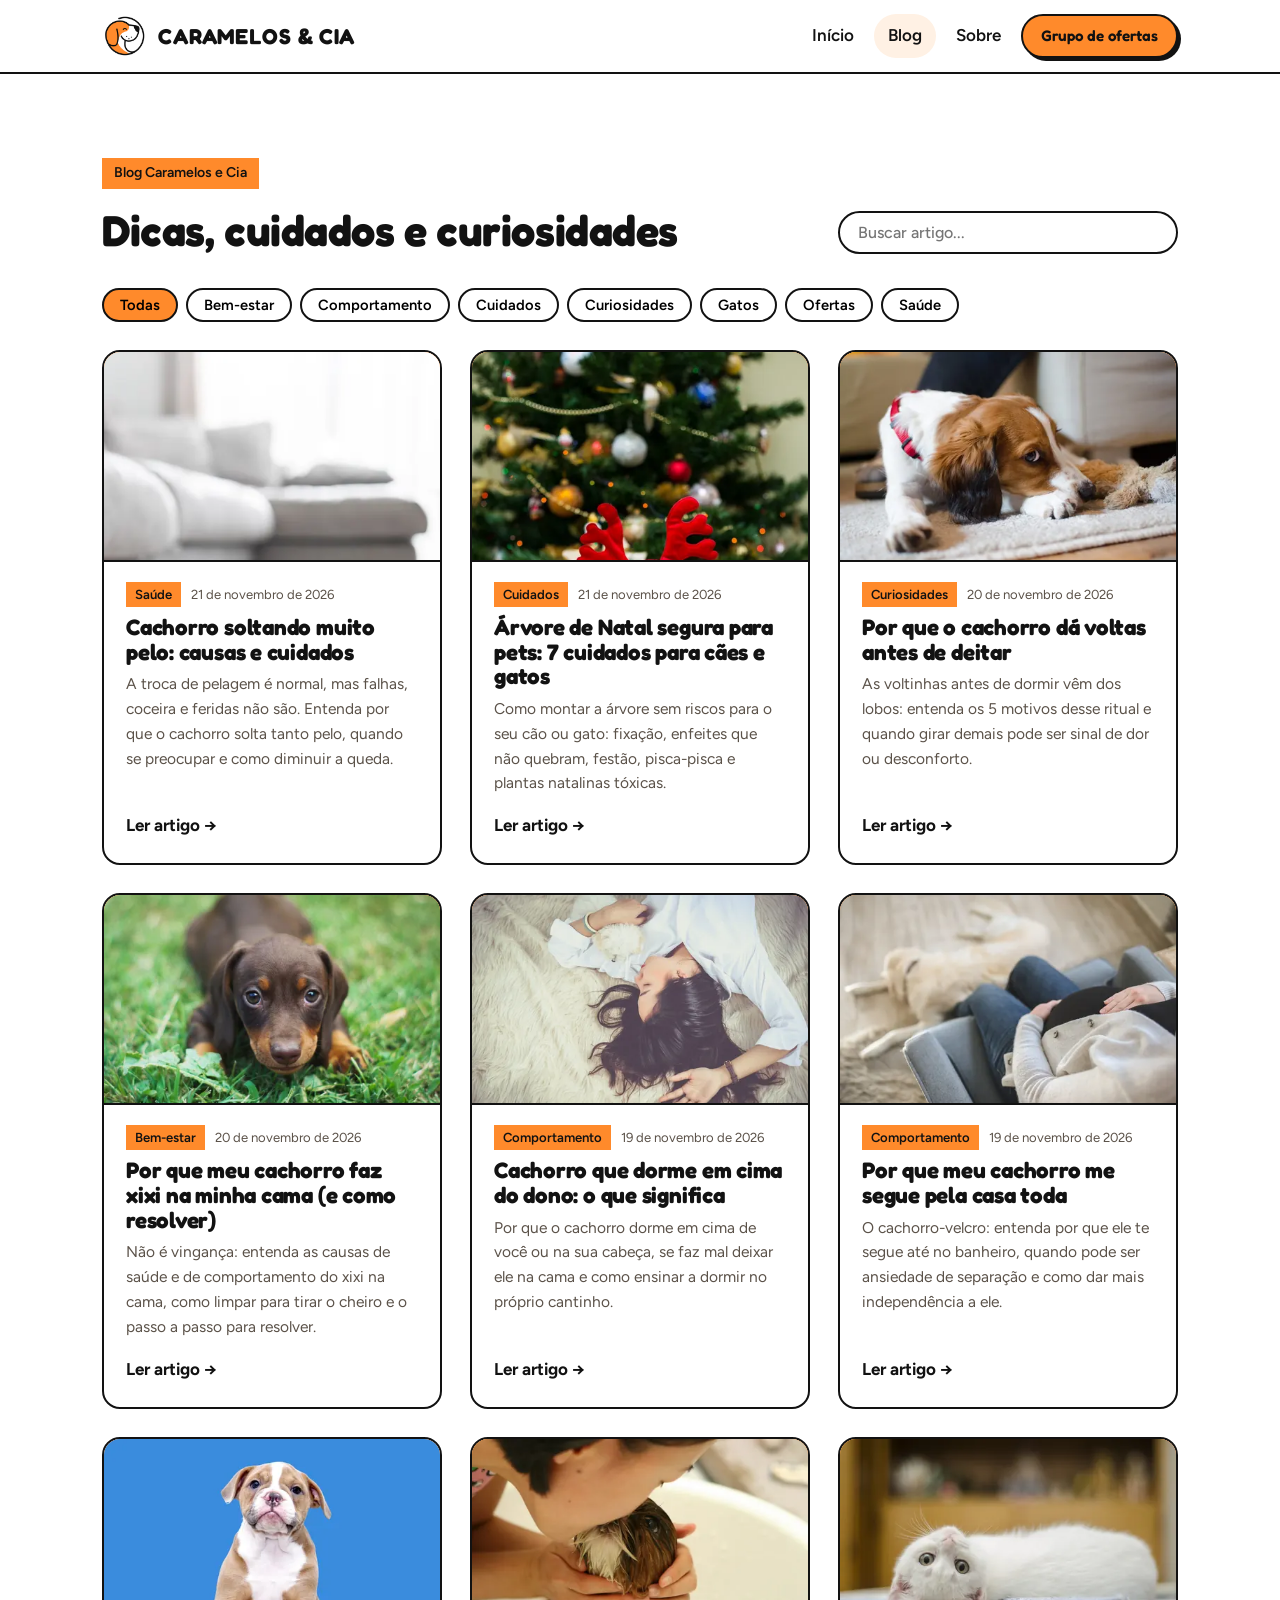
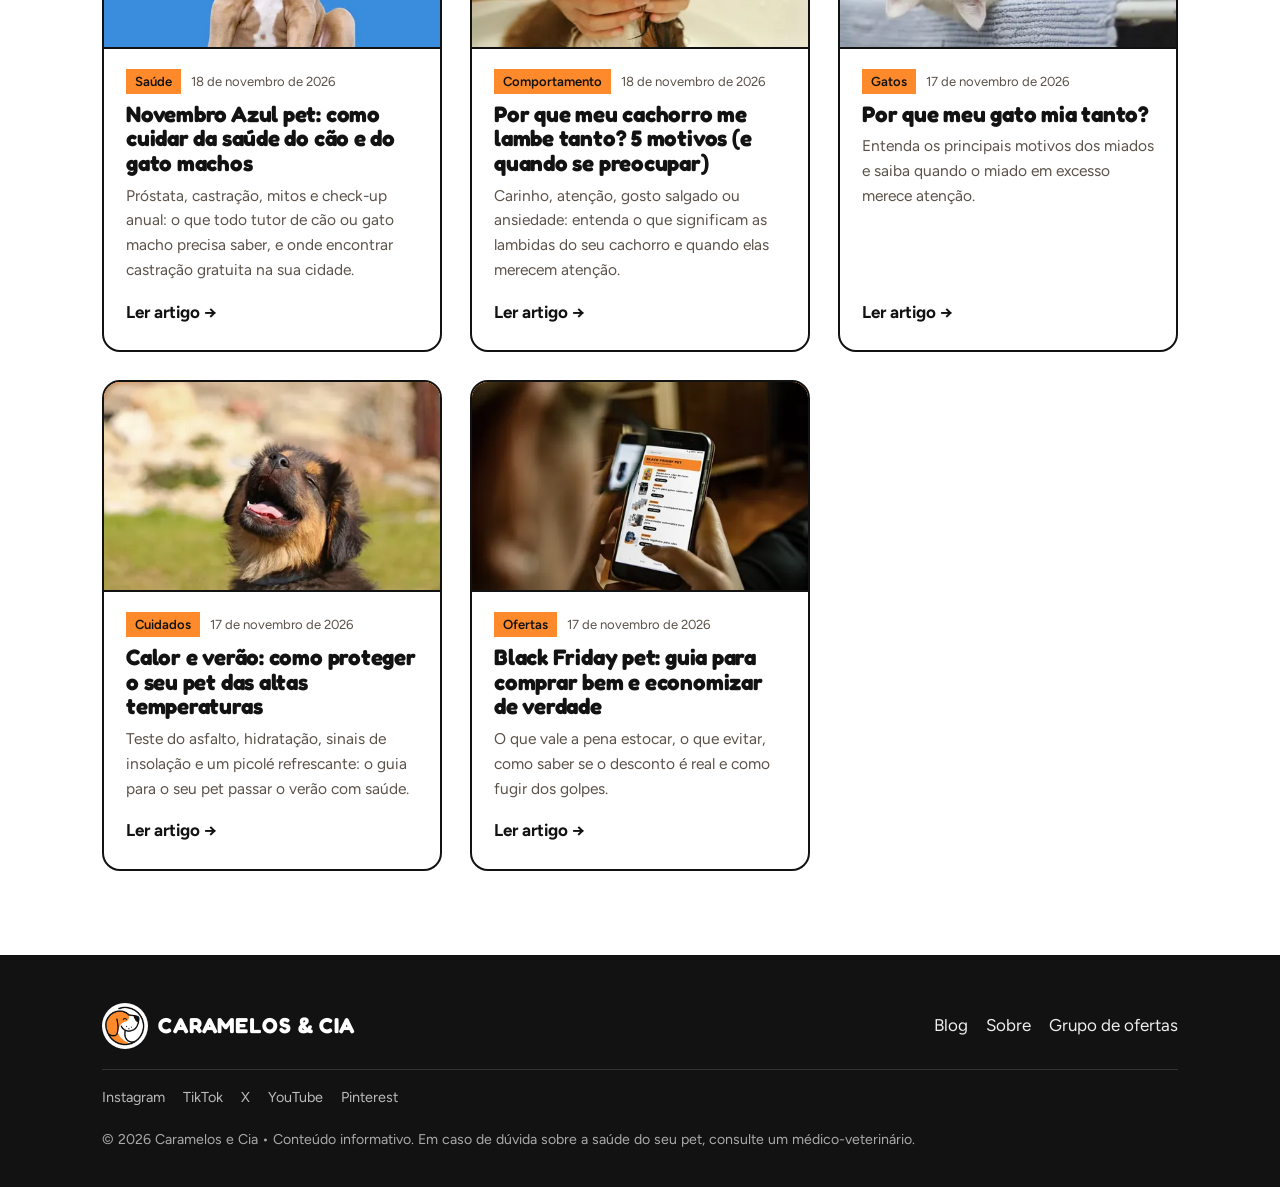
==== commit 9d38c11e: "Capas com crédito da imagem (árvore de Natal e pelo) e fotos dos produtos Co-Authored-By: Claude Opu" ====
--- a/blog/index.html
+++ b/blog/index.html
@@ -20,7 +20,7 @@
 <link rel="preconnect" href="https://fonts.gstatic.com" crossorigin>
 <link rel="preload" as="style" href="https://fonts.googleapis.com/css2?family=Fredoka:wght@500;600;700&family=Figtree:wght@400;500;600;700&display=swap" onload="this.onload=null;this.rel='stylesheet'">
 <noscript><link rel="stylesheet" href="https://fonts.googleapis.com/css2?family=Fredoka:wght@500;600;700&family=Figtree:wght@400;500;600;700&display=swap"></noscript>
-<style>:root{--laranja:#FF8A2B;--laranja-esc:#E8701A;--laranja-claro:#FFF1E4;--preto:#121212;--cinza:#5b5249;--branco:#fff;--borda:2.5px solid var(--preto);--raio:18px}*{box-sizing:border-box;margin:0;padding:0}html{scroll-behavior:smooth}body{font-family:"Figtree",system-ui,sans-serif;color:var(--preto);background:var(--branco);line-height:1.6;font-size:17px}img{max-width:100%;display:block;height:auto}a{color:inherit}h1,h2,h3,.fred{font-family:"Fredoka",sans-serif;font-weight:700;line-height:1.1;letter-spacing:-.01em}.wrap{max-width:1120px;margin:0 auto;padding:0 22px}/* header */header{position:sticky;top:0;z-index:20;background:rgba(255,255,255,.94);backdrop-filter:blur(8px);border-bottom:var(--borda)}.nav{display:flex;align-items:center;justify-content:space-between;height:72px;gap:16px}.marca{display:flex;align-items:center;gap:10px;text-decoration:none}.marca img{width:46px;height:46px}.marca span{font-family:"Fredoka";font-weight:700;font-size:1.35rem;text-transform:uppercase;letter-spacing:.04em}.menu{display:flex;align-items:center;gap:6px}.menu a{text-decoration:none;font-weight:600;padding:8px 14px;border-radius:999px}.menu a.ativo{background:var(--laranja-claro)}.menu a:hover{background:var(--laranja-claro)}.btn{display:inline-flex;align-items:center;gap:10px;font-family:"Fredoka";font-weight:600;font-size:1.05rem;text-decoration:none;background:var(--laranja);color:var(--preto);border:var(--borda);border-radius:999px;padding:12px 24px;box-shadow:4px 4px 0 var(--preto);transition:transform .12s,box-shadow .12s;cursor:pointer}.btn:hover{transform:translate(-2px,-2px);box-shadow:6px 6px 0 var(--preto)}.btn:active{transform:translate(2px,2px);box-shadow:2px 2px 0 var(--preto)}.btn.preto{background:var(--preto);color:var(--branco);box-shadow:4px 4px 0 var(--laranja)}.btn.desab{background:#eee;color:#777;box-shadow:none;cursor:default;transform:none}.menu .btn{padding:8px 18px;font-size:.95rem;box-shadow:3px 3px 0 var(--preto);white-space:nowrap}.menu .txt-curto{display:none}/* hero */.hero{background:var(--laranja);padding:64px 0 80px;position:relative;overflow:hidden}.hero .pata{position:absolute;opacity:.13;font-size:120px}.hero-card{background:var(--branco);border:var(--borda);border-radius:var(--raio);display:grid;grid-template-columns:1.25fr .9fr;gap:24px;align-items:center;padding:48px 52px;position:relative}.hero h1{font-size:clamp(2.4rem,5.2vw,4rem);margin-bottom:16px}.hero p.lead{font-size:1.2rem;color:var(--cinza);max-width:30ch;margin-bottom:28px}.tag{display:inline-block;background:var(--laranja);font-weight:600;font-size:.88rem;padding:4px 12px;margin-bottom:18px}.hero-logo{width:100%;max-width:340px;justify-self:center;animation:balanca 5s ease-in-out infinite}@keyframes balanca{50%{transform:rotate(-4deg) translateY(-6px)}}.acoes{display:flex;gap:14px;flex-wrap:wrap}/* ofertas */section.bloco{padding:84px 0}.titulo-sec{display:flex;align-items:end;justify-content:space-between;gap:20px;margin-bottom:34px;flex-wrap:wrap}.titulo-sec h2{font-size:clamp(1.9rem,3.6vw,2.7rem)}.titulo-sec p{color:var(--cinza);max-width:46ch}.ofertas{background:var(--laranja-claro);border-top:var(--borda);border-bottom:var(--borda)}.ofertas-grid{display:grid;grid-template-columns:1fr 1fr;gap:40px;align-items:center}.beneficios{display:grid;gap:14px}.ben{display:flex;gap:16px;align-items:flex-start;background:var(--branco);border:var(--borda);border-radius:14px;padding:18px 20px}.ben .ico{flex:none;width:46px;height:46px;border-radius:50%;background:var(--laranja);border:var(--borda);display:grid;place-items:center;font-size:1.3rem}.ben h3{font-size:1.15rem;margin-bottom:2px}.ben p{color:var(--cinza);font-size:.97rem}.ofertas-cta h2{font-size:clamp(2rem,4vw,3rem);margin-bottom:14px}.ofertas-cta p{color:var(--cinza);margin-bottom:26px;font-size:1.1rem}.nota{font-size:.88rem;color:var(--cinza);margin-top:14px}/* cards blog */.grid-posts{display:grid;grid-template-columns:repeat(auto-fill,minmax(300px,1fr));gap:28px}.card{background:var(--branco);border:var(--borda);border-radius:var(--raio);overflow:hidden;text-decoration:none;display:flex;flex-direction:column;transition:transform .15s,box-shadow .15s}.card:hover{transform:translate(-3px,-3px);box-shadow:6px 6px 0 var(--laranja)}.card .capa{aspect-ratio:16/10;background:var(--laranja);border-bottom:var(--borda);overflow:hidden;display:grid;place-items:center}.card .capa img{width:100%;height:100%;object-fit:cover;object-position:center 45%}.card .capa .sem{width:42%;opacity:.95}.card .corpo{padding:20px 22px 24px;display:flex;flex-direction:column;gap:8px;flex:1}.card .meta{font-size:.82rem;color:var(--cinza);display:flex;gap:10px;align-items:center}.card .cat{background:var(--laranja);color:var(--preto);font-weight:600;padding:2px 9px}.card h3{font-size:1.4rem}.card p{color:var(--cinza);font-size:.97rem}.card .leia{margin-top:auto;font-weight:700;padding-top:8px}.vazio{border:2.5px dashed var(--preto);border-radius:var(--raio);padding:40px;text-align:center;color:var(--cinza)}/* filtros */.filtros{display:flex;gap:8px;flex-wrap:wrap;margin-bottom:28px}.filtros button{font:600 .92rem "Figtree";border:var(--borda);background:var(--branco);border-radius:999px;padding:6px 16px;cursor:pointer}.filtros button.on{background:var(--laranja)}.busca{font:500 1rem "Figtree";border:var(--borda);border-radius:999px;padding:10px 18px;width:min(340px,100%)}/* artigo */.artigo{max-width:760px;margin:0 auto;padding:56px 22px 90px}.voltar{display:inline-block;font-weight:600;text-decoration:none;margin-bottom:26px}.voltar:hover{text-decoration:underline}.artigo h1{font-size:clamp(2.2rem,5vw,3.4rem);margin:14px 0 14px}.artigo .sub{font-size:1.22rem;color:var(--cinza);margin-bottom:28px}.artigo .capa-art{border:var(--borda);border-radius:var(--raio);overflow:hidden;margin-bottom:36px;max-height:520px}.artigo .capa-art img{width:100%;height:100%;object-fit:cover;object-position:center 45%}.texto p{margin-bottom:1.15em}.texto h2{font-size:1.75rem;margin:1.6em 0 .6em}.texto h3{font-size:1.3rem;margin:1.4em 0 .5em}.texto ul,.texto ol{margin:0 0 1.2em 1.3em}.texto li{margin-bottom:.5em}.texto li::marker{color:var(--laranja-esc)}.texto blockquote{border-left:6px solid var(--laranja);background:var(--laranja-claro);padding:14px 20px;margin:0 0 1.2em;border-radius:0 12px 12px 0}.texto a{color:var(--laranja-esc);font-weight:600}.cta-art{margin-top:48px;background:var(--laranja);border:var(--borda);border-radius:var(--raio);padding:30px 32px;display:flex;justify-content:space-between;align-items:center;gap:20px;flex-wrap:wrap}.cta-art h3{font-size:1.5rem}.produto{display:flex;gap:18px;align-items:center;border:var(--borda);border-radius:16px;padding:16px;margin:0 0 1.2em;background:#fff;box-shadow:4px 4px 0 var(--laranja)}.produto .pimg{flex:none;width:110px;height:110px;border-radius:12px;border:2px solid #eee;background:var(--laranja-claro);display:grid;place-items:center;overflow:hidden}.produto .pimg img{width:100%;height:100%;object-fit:contain;background:#fff}.produto .pimg svg{width:44px;height:44px}.produto .pinfo{flex:1;min-width:0}.produto .pinfo strong{display:block;font-family:"Fredoka";font-size:1.15rem;line-height:1.2;margin-bottom:4px}.produto .pinfo span{display:block;color:var(--cinza);font-size:.95rem;line-height:1.45}.produto .preco{font-weight:700;color:var(--preto)!important;margin-top:4px}.produto .btn{padding:10px 18px;font-size:.95rem;white-space:nowrap;text-decoration:none;color:var(--preto)}.aviso-afiliado{font-size:.88rem;color:var(--cinza);background:#f6f6f6;border-radius:12px;padding:12px 16px;margin-bottom:28px}@media (max-width:600px){.produto{flex-wrap:wrap}.produto .pimg{width:84px;height:84px}.produto .btn{width:100%;justify-content:center}}footer{background:var(--preto);color:#eee;padding:48px 0 36px}.rodape{display:flex;justify-content:space-between;align-items:center;gap:20px;flex-wrap:wrap}.rodape .marca span{color:#fff}.rodape .marca img{background:#fff;border-radius:50%}.rodape small{color:#aaa}.redes{width:100%;display:flex;flex-wrap:wrap;gap:6px 18px;font-size:.9rem;padding-top:16px;border-top:1px solid #333}.redes a{color:#bbb;text-decoration:none}.redes a:hover{color:var(--laranja)}@media (max-width:820px){body{font-size:16px}.hero{padding:36px 0 52px}.hero-card{grid-template-columns:1fr;padding:30px 24px;text-align:left}.hero-logo{max-width:200px;grid-row:1}.ofertas-grid{grid-template-columns:1fr}.menu a:not(.btn){padding:8px 10px}.marca span{display:none}section.bloco{padding:56px 0}}@media (max-width:520px){.nav{gap:8px}.menu{gap:2px}.menu a:not(.btn){padding:6px 8px;font-size:.95rem}.menu .btn{padding:7px 14px;font-size:.9rem}.menu .txt-longo{display:none}.menu .txt-curto{display:inline}}@media (prefers-reduced-motion:reduce){*{animation:none!important;transition:none!important}}.meta-art{color:var(--cinza);font-size:.9rem;margin:-14px 0 26px}.fontes,.leia-tambem{margin-top:40px;border-top:2px solid #eee;padding-top:22px}.fontes h2,.leia-tambem h2{font-size:1.35rem;margin-bottom:12px}.fontes ul,.leia-tambem ul{margin-left:1.2em}.fontes li,.leia-tambem li{margin-bottom:.5em}.fontes a{color:var(--cinza);font-size:.95rem}.leia-tambem a{color:var(--laranja-esc);font-weight:600}.card .capa img.sem{width:38%;height:auto;object-fit:contain;background:none}.meta-art a{color:inherit;font-weight:600}.autor-box{display:flex;gap:20px;align-items:flex-start;margin-top:44px;border:var(--borda);border-radius:var(--raio);padding:22px 24px;background:var(--laranja-claro)}.autor-box img{flex:none;width:96px;height:96px;border-radius:50%;border:var(--borda);object-fit:cover;background:#fff}.autor-rotulo{font-size:.8rem;font-weight:700;text-transform:uppercase;letter-spacing:.06em;color:var(--laranja-esc)}.autor-box h2{font-size:1.35rem;margin:2px 0 6px}.autor-box h2 a{text-decoration:none}.autor-box p{color:var(--cinza);font-size:.97rem;line-height:1.5}.autor-links{margin-top:8px}.autor-links a{color:var(--laranja-esc);font-weight:600}.autor-topo{display:flex;gap:32px;align-items:center}.autor-topo img{width:160px;height:160px;border-radius:50%;border:var(--borda);box-shadow:6px 6px 0 var(--laranja);object-fit:cover;flex:none}.autor-topo h1{font-size:clamp(2rem,4vw,2.8rem);margin:6px 0 10px}.autor-topo .lead{color:var(--cinza);font-size:1.1rem;max-width:62ch}@media (max-width:600px){.autor-box{flex-direction:column}.autor-topo{flex-direction:column;align-items:flex-start;gap:18px}}.autor-box img,.autor-topo img{filter:grayscale(100%)}</style>
+<style>:root{--laranja:#FF8A2B;--laranja-esc:#E8701A;--laranja-claro:#FFF1E4;--preto:#121212;--cinza:#5b5249;--branco:#fff;--borda:2.5px solid var(--preto);--raio:18px}*{box-sizing:border-box;margin:0;padding:0}html{scroll-behavior:smooth}body{font-family:"Figtree",system-ui,sans-serif;color:var(--preto);background:var(--branco);line-height:1.6;font-size:17px}img{max-width:100%;display:block;height:auto}a{color:inherit}h1,h2,h3,.fred{font-family:"Fredoka",sans-serif;font-weight:700;line-height:1.1;letter-spacing:-.01em}.wrap{max-width:1120px;margin:0 auto;padding:0 22px}/* header */header{position:sticky;top:0;z-index:20;background:rgba(255,255,255,.94);backdrop-filter:blur(8px);border-bottom:var(--borda)}.nav{display:flex;align-items:center;justify-content:space-between;height:72px;gap:16px}.marca{display:flex;align-items:center;gap:10px;text-decoration:none}.marca img{width:46px;height:46px}.marca span{font-family:"Fredoka";font-weight:700;font-size:1.35rem;text-transform:uppercase;letter-spacing:.04em}.menu{display:flex;align-items:center;gap:6px}.menu a{text-decoration:none;font-weight:600;padding:8px 14px;border-radius:999px}.menu a.ativo{background:var(--laranja-claro)}.menu a:hover{background:var(--laranja-claro)}.btn{display:inline-flex;align-items:center;gap:10px;font-family:"Fredoka";font-weight:600;font-size:1.05rem;text-decoration:none;background:var(--laranja);color:var(--preto);border:var(--borda);border-radius:999px;padding:12px 24px;box-shadow:4px 4px 0 var(--preto);transition:transform .12s,box-shadow .12s;cursor:pointer}.btn:hover{transform:translate(-2px,-2px);box-shadow:6px 6px 0 var(--preto)}.btn:active{transform:translate(2px,2px);box-shadow:2px 2px 0 var(--preto)}.btn.preto{background:var(--preto);color:var(--branco);box-shadow:4px 4px 0 var(--laranja)}.btn.desab{background:#eee;color:#777;box-shadow:none;cursor:default;transform:none}.menu .btn{padding:8px 18px;font-size:.95rem;box-shadow:3px 3px 0 var(--preto);white-space:nowrap}.menu .txt-curto{display:none}/* hero */.hero{background:var(--laranja);padding:64px 0 80px;position:relative;overflow:hidden}.hero .pata{position:absolute;opacity:.13;font-size:120px}.hero-card{background:var(--branco);border:var(--borda);border-radius:var(--raio);display:grid;grid-template-columns:1.25fr .9fr;gap:24px;align-items:center;padding:48px 52px;position:relative}.hero h1{font-size:clamp(2.4rem,5.2vw,4rem);margin-bottom:16px}.hero p.lead{font-size:1.2rem;color:var(--cinza);max-width:30ch;margin-bottom:28px}.tag{display:inline-block;background:var(--laranja);font-weight:600;font-size:.88rem;padding:4px 12px;margin-bottom:18px}.hero-logo{width:100%;max-width:340px;justify-self:center;animation:balanca 5s ease-in-out infinite}@keyframes balanca{50%{transform:rotate(-4deg) translateY(-6px)}}.acoes{display:flex;gap:14px;flex-wrap:wrap}/* ofertas */section.bloco{padding:84px 0}.titulo-sec{display:flex;align-items:end;justify-content:space-between;gap:20px;margin-bottom:34px;flex-wrap:wrap}.titulo-sec h2{font-size:clamp(1.9rem,3.6vw,2.7rem)}.titulo-sec p{color:var(--cinza);max-width:46ch}.ofertas{background:var(--laranja-claro);border-top:var(--borda);border-bottom:var(--borda)}.ofertas-grid{display:grid;grid-template-columns:1fr 1fr;gap:40px;align-items:center}.beneficios{display:grid;gap:14px}.ben{display:flex;gap:16px;align-items:flex-start;background:var(--branco);border:var(--borda);border-radius:14px;padding:18px 20px}.ben .ico{flex:none;width:46px;height:46px;border-radius:50%;background:var(--laranja);border:var(--borda);display:grid;place-items:center;font-size:1.3rem}.ben h3{font-size:1.15rem;margin-bottom:2px}.ben p{color:var(--cinza);font-size:.97rem}.ofertas-cta h2{font-size:clamp(2rem,4vw,3rem);margin-bottom:14px}.ofertas-cta p{color:var(--cinza);margin-bottom:26px;font-size:1.1rem}.nota{font-size:.88rem;color:var(--cinza);margin-top:14px}/* cards blog */.grid-posts{display:grid;grid-template-columns:repeat(auto-fill,minmax(300px,1fr));gap:28px}.card{background:var(--branco);border:var(--borda);border-radius:var(--raio);overflow:hidden;text-decoration:none;display:flex;flex-direction:column;transition:transform .15s,box-shadow .15s}.card:hover{transform:translate(-3px,-3px);box-shadow:6px 6px 0 var(--laranja)}.card .capa{aspect-ratio:16/10;background:var(--laranja);border-bottom:var(--borda);overflow:hidden;display:grid;place-items:center}.card .capa img{width:100%;height:100%;object-fit:cover;object-position:center 45%}.card .capa .sem{width:42%;opacity:.95}.card .corpo{padding:20px 22px 24px;display:flex;flex-direction:column;gap:8px;flex:1}.card .meta{font-size:.82rem;color:var(--cinza);display:flex;gap:10px;align-items:center}.card .cat{background:var(--laranja);color:var(--preto);font-weight:600;padding:2px 9px}.card h3{font-size:1.4rem}.card p{color:var(--cinza);font-size:.97rem}.card .leia{margin-top:auto;font-weight:700;padding-top:8px}.vazio{border:2.5px dashed var(--preto);border-radius:var(--raio);padding:40px;text-align:center;color:var(--cinza)}/* filtros */.filtros{display:flex;gap:8px;flex-wrap:wrap;margin-bottom:28px}.filtros button{font:600 .92rem "Figtree";border:var(--borda);background:var(--branco);border-radius:999px;padding:6px 16px;cursor:pointer}.filtros button.on{background:var(--laranja)}.busca{font:500 1rem "Figtree";border:var(--borda);border-radius:999px;padding:10px 18px;width:min(340px,100%)}/* artigo */.artigo{max-width:760px;margin:0 auto;padding:56px 22px 90px}.voltar{display:inline-block;font-weight:600;text-decoration:none;margin-bottom:26px}.voltar:hover{text-decoration:underline}.artigo h1{font-size:clamp(2.2rem,5vw,3.4rem);margin:14px 0 14px}.artigo .sub{font-size:1.22rem;color:var(--cinza);margin-bottom:28px}.artigo .capa-art{border:var(--borda);border-radius:var(--raio);overflow:hidden;margin-bottom:36px;max-height:520px}.artigo .capa-art img{width:100%;height:100%;object-fit:cover;object-position:center 45%}.texto p{margin-bottom:1.15em}.texto h2{font-size:1.75rem;margin:1.6em 0 .6em}.texto h3{font-size:1.3rem;margin:1.4em 0 .5em}.texto ul,.texto ol{margin:0 0 1.2em 1.3em}.texto li{margin-bottom:.5em}.texto li::marker{color:var(--laranja-esc)}.texto blockquote{border-left:6px solid var(--laranja);background:var(--laranja-claro);padding:14px 20px;margin:0 0 1.2em;border-radius:0 12px 12px 0}.texto a{color:var(--laranja-esc);font-weight:600}.cta-art{margin-top:48px;background:var(--laranja);border:var(--borda);border-radius:var(--raio);padding:30px 32px;display:flex;justify-content:space-between;align-items:center;gap:20px;flex-wrap:wrap}.cta-art h3{font-size:1.5rem}.produto{display:flex;gap:18px;align-items:center;border:var(--borda);border-radius:16px;padding:16px;margin:0 0 1.2em;background:#fff;box-shadow:4px 4px 0 var(--laranja)}.produto .pimg{flex:none;width:110px;height:110px;border-radius:12px;border:2px solid #eee;background:var(--laranja-claro);display:grid;place-items:center;overflow:hidden}.produto .pimg img{width:100%;height:100%;object-fit:contain;background:#fff}.produto .pimg svg{width:44px;height:44px}.produto .pinfo{flex:1;min-width:0}.produto .pinfo strong{display:block;font-family:"Fredoka";font-size:1.15rem;line-height:1.2;margin-bottom:4px}.produto .pinfo span{display:block;color:var(--cinza);font-size:.95rem;line-height:1.45}.produto .preco{font-weight:700;color:var(--preto)!important;margin-top:4px}.produto .btn{padding:10px 18px;font-size:.95rem;white-space:nowrap;text-decoration:none;color:var(--preto)}.aviso-afiliado{font-size:.88rem;color:var(--cinza);background:#f6f6f6;border-radius:12px;padding:12px 16px;margin-bottom:28px}@media (max-width:600px){.produto{flex-wrap:wrap}.produto .pimg{width:84px;height:84px}.produto .btn{width:100%;justify-content:center}}footer{background:var(--preto);color:#eee;padding:48px 0 36px}.rodape{display:flex;justify-content:space-between;align-items:center;gap:20px;flex-wrap:wrap}.rodape .marca span{color:#fff}.rodape .marca img{background:#fff;border-radius:50%}.rodape small{color:#aaa}.redes{width:100%;display:flex;flex-wrap:wrap;gap:6px 18px;font-size:.9rem;padding-top:16px;border-top:1px solid #333}.redes a{color:#bbb;text-decoration:none}.redes a:hover{color:var(--laranja)}@media (max-width:820px){body{font-size:16px}.hero{padding:36px 0 52px}.hero-card{grid-template-columns:1fr;padding:30px 24px;text-align:left}.hero-logo{max-width:200px;grid-row:1}.ofertas-grid{grid-template-columns:1fr}.menu a:not(.btn){padding:8px 10px}.marca span{display:none}section.bloco{padding:56px 0}}@media (max-width:520px){.nav{gap:8px}.menu{gap:2px}.menu a:not(.btn){padding:6px 8px;font-size:.95rem}.menu .btn{padding:7px 14px;font-size:.9rem}.menu .txt-longo{display:none}.menu .txt-curto{display:inline}}@media (prefers-reduced-motion:reduce){*{animation:none!important;transition:none!important}}.meta-art{color:var(--cinza);font-size:.9rem;margin:-14px 0 26px}.fontes,.leia-tambem{margin-top:40px;border-top:2px solid #eee;padding-top:22px}.fontes h2,.leia-tambem h2{font-size:1.35rem;margin-bottom:12px}.fontes ul,.leia-tambem ul{margin-left:1.2em}.fontes li,.leia-tambem li{margin-bottom:.5em}.fontes a{color:var(--cinza);font-size:.95rem}.leia-tambem a{color:var(--laranja-esc);font-weight:600}.card .capa img.sem{width:38%;height:auto;object-fit:contain;background:none}.meta-art a{color:inherit;font-weight:600}.autor-box{display:flex;gap:20px;align-items:flex-start;margin-top:44px;border:var(--borda);border-radius:var(--raio);padding:22px 24px;background:var(--laranja-claro)}.autor-box img{flex:none;width:96px;height:96px;border-radius:50%;border:var(--borda);object-fit:cover;background:#fff}.autor-rotulo{font-size:.8rem;font-weight:700;text-transform:uppercase;letter-spacing:.06em;color:var(--laranja-esc)}.autor-box h2{font-size:1.35rem;margin:2px 0 6px}.autor-box h2 a{text-decoration:none}.autor-box p{color:var(--cinza);font-size:.97rem;line-height:1.5}.autor-links{margin-top:8px}.autor-links a{color:var(--laranja-esc);font-weight:600}.autor-topo{display:flex;gap:32px;align-items:center}.autor-topo img{width:160px;height:160px;border-radius:50%;border:var(--borda);box-shadow:6px 6px 0 var(--laranja);object-fit:cover;flex:none}.autor-topo h1{font-size:clamp(2rem,4vw,2.8rem);margin:6px 0 10px}.autor-topo .lead{color:var(--cinza);font-size:1.1rem;max-width:62ch}@media (max-width:600px){.autor-box{flex-direction:column}.autor-topo{flex-direction:column;align-items:flex-start;gap:18px}}.autor-box img,.autor-topo img{filter:grayscale(100%)}.credito-capa{font-size:.8rem;color:var(--cinza);margin:-28px 0 30px;text-align:right}.credito-capa a{color:inherit}</style>
 
 </head>
 <body>
@@ -107,10 +107,10 @@
 
 mesmo com tudo em dia, algum pelo sempre vai aparecer. aspire a casa com frequência, lave as caminhas e cobertores do pet toda semana e tenha à mão um removedor de pelos para o sofá e as roupas. se o seu cachorro dorme na sua cama, confira também as dicas do artigo [cachorro que dorme em cima do dono](/blog/cachorro-dorme-em-cima-do-dono/).
 
-@produto escova removedora de pelos para roupas e sofá | tira os pelos de tecidos com poucas passadas e é fácil de limpar. útil para manter o sofá e as roupas em ordem. | https://s.shopee.com.br/4ll7onpqqr
+@produto escova removedora de pelos para roupas e sofá | tira os pelos de tecidos com poucas passadas e é fácil de limpar. útil para manter o sofá e as roupas em ordem. | https://s.shopee.com.br/4ll7onpqqr | img/prod-escova-removedora-pelos.jpg
 
 soltar pelo é parte de ter um cachorro. com escovação, cuidado e atenção aos sinais, a pelagem dele fica bonita e a sua casa bem mais limpinha! 🐶✨">
-  <div class="capa"><img class="sem" src="/img/icone.png" alt="" width="160" height="160" loading="lazy"></div>
+  <div class="capa"><img src="/img/capa-cachorro-soltando-pelo.jpg" alt="Cachorro branco de pelo longo sendo escovado na sala" width="933" height="1400" srcset="/img/r/capa-cachorro-soltando-pelo-480.webp 480w, /img/r/capa-cachorro-soltando-pelo-800.webp 800w, /img/capa-cachorro-soltando-pelo.jpg 933w" sizes="(max-width: 700px) calc(100vw - 44px), 360px" loading="lazy" decoding="async"></div>
   <div class="corpo">
     <div class="meta"><span class="cat">Saúde</span><span>21 de novembro de 2026</span></div>
     <h3>Cachorro soltando muito pelo: causas e cuidados</h3>
@@ -172,10 +172,10 @@
 - árvore de parede, feita com luzes ou fitas presas no alto
 - almofadas, mantas e capas temáticas, que deixam a casa no clima sem nenhum perigo
 
-@produto kit 4 capas de almofada de natal (45 x 45 cm) | um jeito simples e seguro de decorar a sala para o natal, sem nada que quebre ou possa ser engolido. | https://s.shopee.com.br/60tlo2sc5r
+@produto kit 4 capas de almofada de natal (45 x 45 cm) | um jeito simples e seguro de decorar a sala para o natal, sem nada que quebre ou possa ser engolido. | https://s.shopee.com.br/60tlo2sc5r | img/prod-capas-almofada-natal.jpg
 
 com esses cuidados, o seu pet pode curtir as festas com a família, e você fica tranquila. se o seu cachorro tem medo de barulho, já comece a se preparar para os fogos de fim de ano. e não esqueça: muitas comidas da ceia também fazem mal aos pets. boas festas! 🎄🐾">
-  <div class="capa"><img class="sem" src="/img/icone.png" alt="" width="160" height="160" loading="lazy"></div>
+  <div class="capa"><img src="/img/capa-arvore-natal-pet.jpg" alt="Pug com tiara de chifres de rena vermelha em frente a uma árvore de Natal" width="933" height="1400" srcset="/img/r/capa-arvore-natal-pet-480.webp 480w, /img/r/capa-arvore-natal-pet-800.webp 800w, /img/capa-arvore-natal-pet.jpg 933w" sizes="(max-width: 700px) calc(100vw - 44px), 360px" loading="lazy" decoding="async"></div>
   <div class="corpo">
     <div class="meta"><span class="cat">Cuidados</span><span>21 de novembro de 2026</span></div>
     <h3>Árvore de Natal segura para pets: 7 cuidados para cães e gatos</h3>
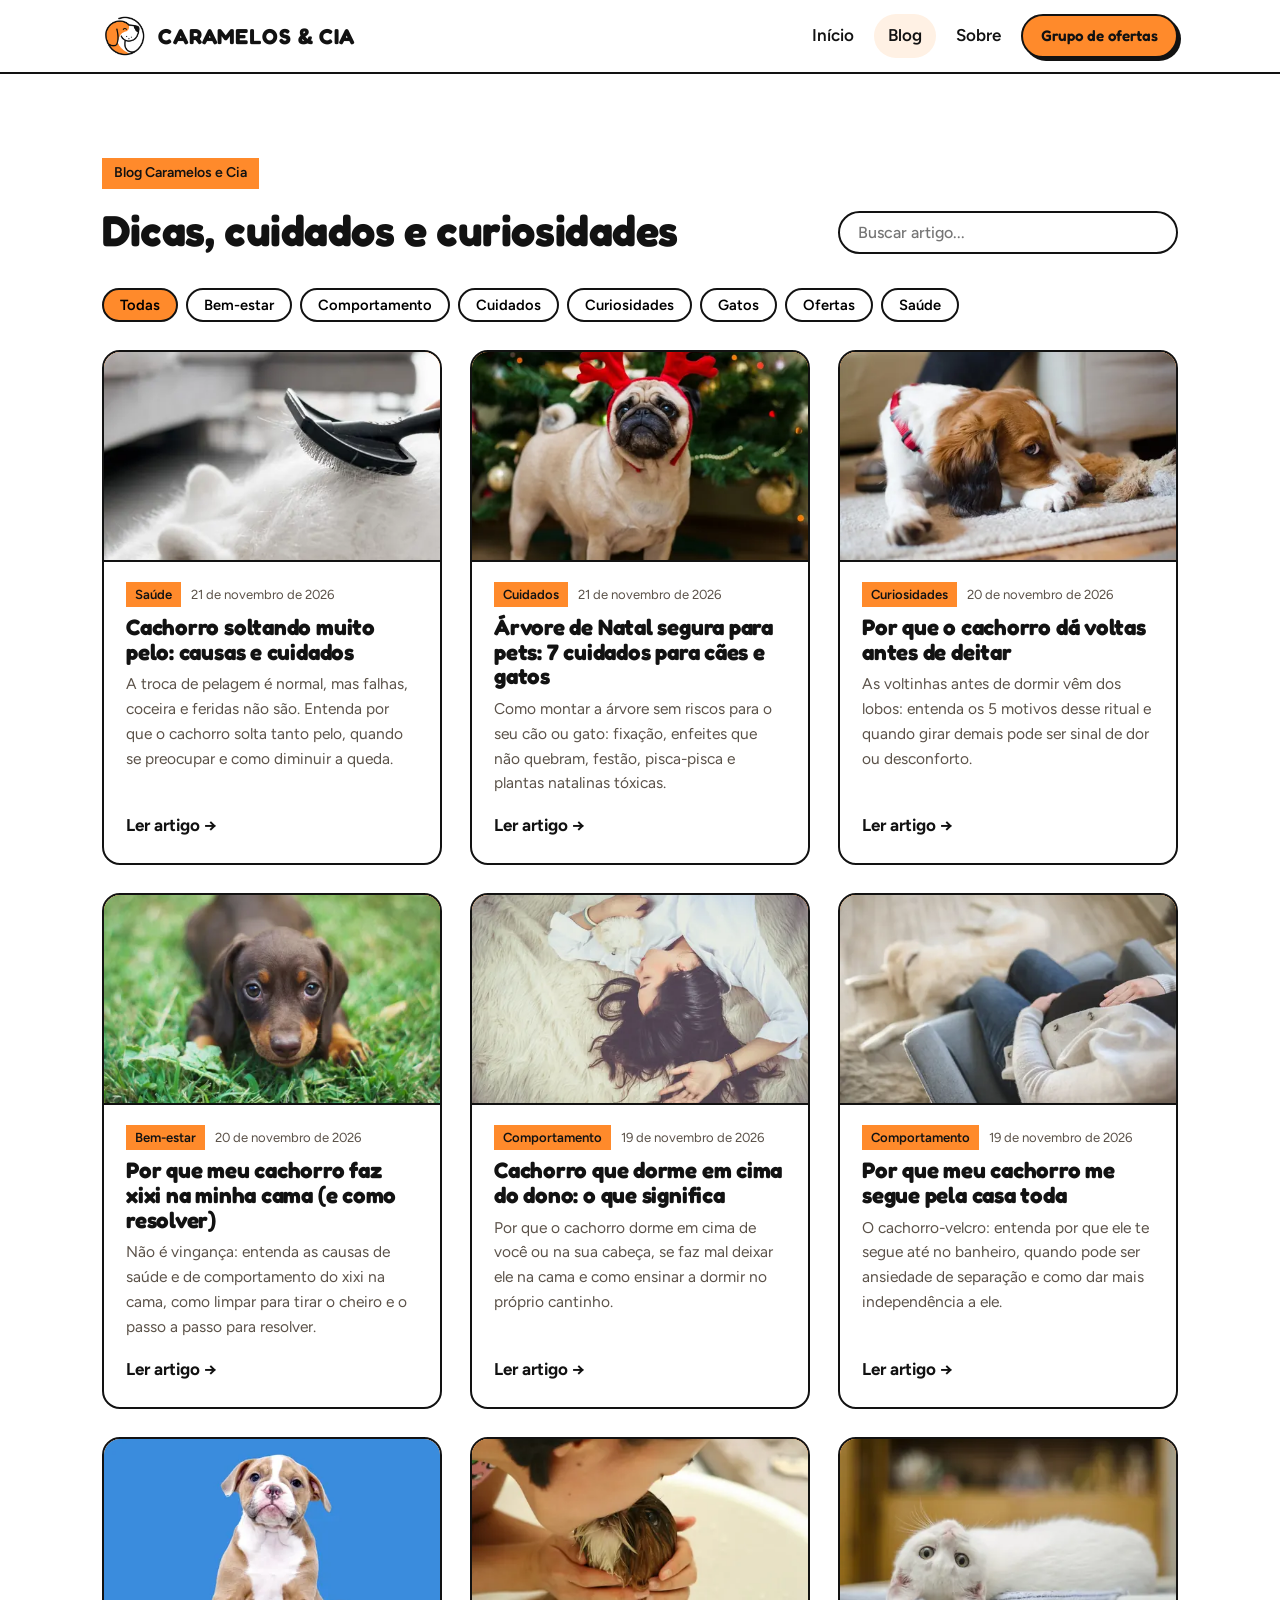
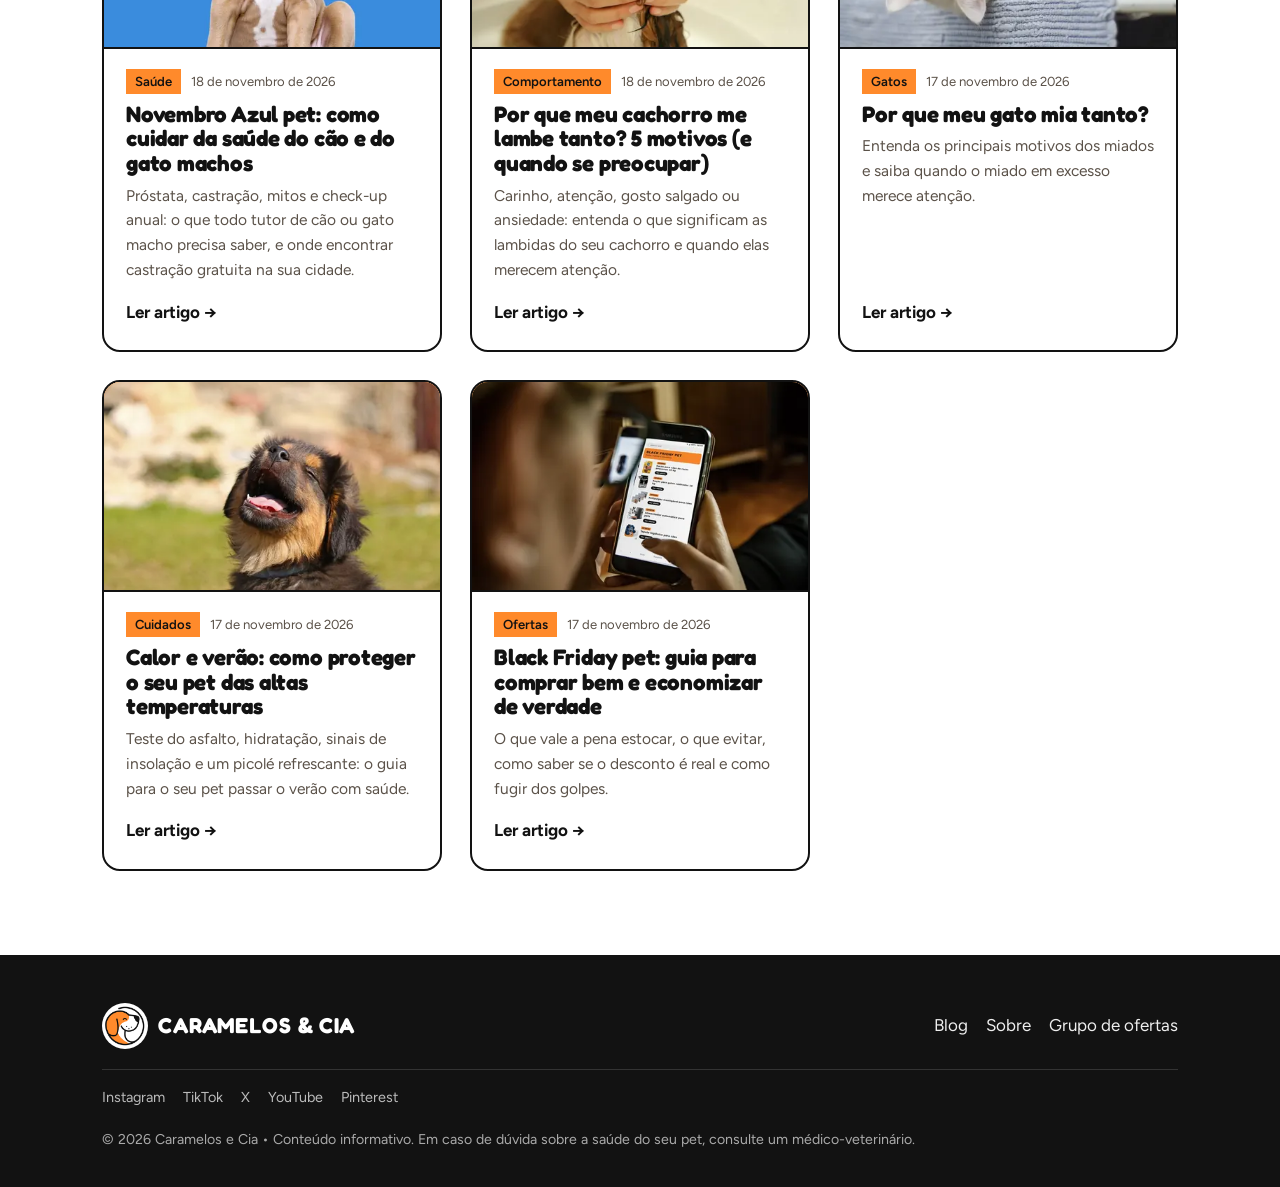
==== commit 5d129b23: "Capas: enquadramento ajustável e corte correto de fotos verticais nos cards Co-Authored-By: Claude O" ====
--- a/blog/index.html
+++ b/blog/index.html
@@ -20,7 +20,7 @@
 <link rel="preconnect" href="https://fonts.gstatic.com" crossorigin>
 <link rel="preload" as="style" href="https://fonts.googleapis.com/css2?family=Fredoka:wght@500;600;700&family=Figtree:wght@400;500;600;700&display=swap" onload="this.onload=null;this.rel='stylesheet'">
 <noscript><link rel="stylesheet" href="https://fonts.googleapis.com/css2?family=Fredoka:wght@500;600;700&family=Figtree:wght@400;500;600;700&display=swap"></noscript>
-<style>:root{--laranja:#FF8A2B;--laranja-esc:#E8701A;--laranja-claro:#FFF1E4;--preto:#121212;--cinza:#5b5249;--branco:#fff;--borda:2.5px solid var(--preto);--raio:18px}*{box-sizing:border-box;margin:0;padding:0}html{scroll-behavior:smooth}body{font-family:"Figtree",system-ui,sans-serif;color:var(--preto);background:var(--branco);line-height:1.6;font-size:17px}img{max-width:100%;display:block;height:auto}a{color:inherit}h1,h2,h3,.fred{font-family:"Fredoka",sans-serif;font-weight:700;line-height:1.1;letter-spacing:-.01em}.wrap{max-width:1120px;margin:0 auto;padding:0 22px}/* header */header{position:sticky;top:0;z-index:20;background:rgba(255,255,255,.94);backdrop-filter:blur(8px);border-bottom:var(--borda)}.nav{display:flex;align-items:center;justify-content:space-between;height:72px;gap:16px}.marca{display:flex;align-items:center;gap:10px;text-decoration:none}.marca img{width:46px;height:46px}.marca span{font-family:"Fredoka";font-weight:700;font-size:1.35rem;text-transform:uppercase;letter-spacing:.04em}.menu{display:flex;align-items:center;gap:6px}.menu a{text-decoration:none;font-weight:600;padding:8px 14px;border-radius:999px}.menu a.ativo{background:var(--laranja-claro)}.menu a:hover{background:var(--laranja-claro)}.btn{display:inline-flex;align-items:center;gap:10px;font-family:"Fredoka";font-weight:600;font-size:1.05rem;text-decoration:none;background:var(--laranja);color:var(--preto);border:var(--borda);border-radius:999px;padding:12px 24px;box-shadow:4px 4px 0 var(--preto);transition:transform .12s,box-shadow .12s;cursor:pointer}.btn:hover{transform:translate(-2px,-2px);box-shadow:6px 6px 0 var(--preto)}.btn:active{transform:translate(2px,2px);box-shadow:2px 2px 0 var(--preto)}.btn.preto{background:var(--preto);color:var(--branco);box-shadow:4px 4px 0 var(--laranja)}.btn.desab{background:#eee;color:#777;box-shadow:none;cursor:default;transform:none}.menu .btn{padding:8px 18px;font-size:.95rem;box-shadow:3px 3px 0 var(--preto);white-space:nowrap}.menu .txt-curto{display:none}/* hero */.hero{background:var(--laranja);padding:64px 0 80px;position:relative;overflow:hidden}.hero .pata{position:absolute;opacity:.13;font-size:120px}.hero-card{background:var(--branco);border:var(--borda);border-radius:var(--raio);display:grid;grid-template-columns:1.25fr .9fr;gap:24px;align-items:center;padding:48px 52px;position:relative}.hero h1{font-size:clamp(2.4rem,5.2vw,4rem);margin-bottom:16px}.hero p.lead{font-size:1.2rem;color:var(--cinza);max-width:30ch;margin-bottom:28px}.tag{display:inline-block;background:var(--laranja);font-weight:600;font-size:.88rem;padding:4px 12px;margin-bottom:18px}.hero-logo{width:100%;max-width:340px;justify-self:center;animation:balanca 5s ease-in-out infinite}@keyframes balanca{50%{transform:rotate(-4deg) translateY(-6px)}}.acoes{display:flex;gap:14px;flex-wrap:wrap}/* ofertas */section.bloco{padding:84px 0}.titulo-sec{display:flex;align-items:end;justify-content:space-between;gap:20px;margin-bottom:34px;flex-wrap:wrap}.titulo-sec h2{font-size:clamp(1.9rem,3.6vw,2.7rem)}.titulo-sec p{color:var(--cinza);max-width:46ch}.ofertas{background:var(--laranja-claro);border-top:var(--borda);border-bottom:var(--borda)}.ofertas-grid{display:grid;grid-template-columns:1fr 1fr;gap:40px;align-items:center}.beneficios{display:grid;gap:14px}.ben{display:flex;gap:16px;align-items:flex-start;background:var(--branco);border:var(--borda);border-radius:14px;padding:18px 20px}.ben .ico{flex:none;width:46px;height:46px;border-radius:50%;background:var(--laranja);border:var(--borda);display:grid;place-items:center;font-size:1.3rem}.ben h3{font-size:1.15rem;margin-bottom:2px}.ben p{color:var(--cinza);font-size:.97rem}.ofertas-cta h2{font-size:clamp(2rem,4vw,3rem);margin-bottom:14px}.ofertas-cta p{color:var(--cinza);margin-bottom:26px;font-size:1.1rem}.nota{font-size:.88rem;color:var(--cinza);margin-top:14px}/* cards blog */.grid-posts{display:grid;grid-template-columns:repeat(auto-fill,minmax(300px,1fr));gap:28px}.card{background:var(--branco);border:var(--borda);border-radius:var(--raio);overflow:hidden;text-decoration:none;display:flex;flex-direction:column;transition:transform .15s,box-shadow .15s}.card:hover{transform:translate(-3px,-3px);box-shadow:6px 6px 0 var(--laranja)}.card .capa{aspect-ratio:16/10;background:var(--laranja);border-bottom:var(--borda);overflow:hidden;display:grid;place-items:center}.card .capa img{width:100%;height:100%;object-fit:cover;object-position:center 45%}.card .capa .sem{width:42%;opacity:.95}.card .corpo{padding:20px 22px 24px;display:flex;flex-direction:column;gap:8px;flex:1}.card .meta{font-size:.82rem;color:var(--cinza);display:flex;gap:10px;align-items:center}.card .cat{background:var(--laranja);color:var(--preto);font-weight:600;padding:2px 9px}.card h3{font-size:1.4rem}.card p{color:var(--cinza);font-size:.97rem}.card .leia{margin-top:auto;font-weight:700;padding-top:8px}.vazio{border:2.5px dashed var(--preto);border-radius:var(--raio);padding:40px;text-align:center;color:var(--cinza)}/* filtros */.filtros{display:flex;gap:8px;flex-wrap:wrap;margin-bottom:28px}.filtros button{font:600 .92rem "Figtree";border:var(--borda);background:var(--branco);border-radius:999px;padding:6px 16px;cursor:pointer}.filtros button.on{background:var(--laranja)}.busca{font:500 1rem "Figtree";border:var(--borda);border-radius:999px;padding:10px 18px;width:min(340px,100%)}/* artigo */.artigo{max-width:760px;margin:0 auto;padding:56px 22px 90px}.voltar{display:inline-block;font-weight:600;text-decoration:none;margin-bottom:26px}.voltar:hover{text-decoration:underline}.artigo h1{font-size:clamp(2.2rem,5vw,3.4rem);margin:14px 0 14px}.artigo .sub{font-size:1.22rem;color:var(--cinza);margin-bottom:28px}.artigo .capa-art{border:var(--borda);border-radius:var(--raio);overflow:hidden;margin-bottom:36px;max-height:520px}.artigo .capa-art img{width:100%;height:100%;object-fit:cover;object-position:center 45%}.texto p{margin-bottom:1.15em}.texto h2{font-size:1.75rem;margin:1.6em 0 .6em}.texto h3{font-size:1.3rem;margin:1.4em 0 .5em}.texto ul,.texto ol{margin:0 0 1.2em 1.3em}.texto li{margin-bottom:.5em}.texto li::marker{color:var(--laranja-esc)}.texto blockquote{border-left:6px solid var(--laranja);background:var(--laranja-claro);padding:14px 20px;margin:0 0 1.2em;border-radius:0 12px 12px 0}.texto a{color:var(--laranja-esc);font-weight:600}.cta-art{margin-top:48px;background:var(--laranja);border:var(--borda);border-radius:var(--raio);padding:30px 32px;display:flex;justify-content:space-between;align-items:center;gap:20px;flex-wrap:wrap}.cta-art h3{font-size:1.5rem}.produto{display:flex;gap:18px;align-items:center;border:var(--borda);border-radius:16px;padding:16px;margin:0 0 1.2em;background:#fff;box-shadow:4px 4px 0 var(--laranja)}.produto .pimg{flex:none;width:110px;height:110px;border-radius:12px;border:2px solid #eee;background:var(--laranja-claro);display:grid;place-items:center;overflow:hidden}.produto .pimg img{width:100%;height:100%;object-fit:contain;background:#fff}.produto .pimg svg{width:44px;height:44px}.produto .pinfo{flex:1;min-width:0}.produto .pinfo strong{display:block;font-family:"Fredoka";font-size:1.15rem;line-height:1.2;margin-bottom:4px}.produto .pinfo span{display:block;color:var(--cinza);font-size:.95rem;line-height:1.45}.produto .preco{font-weight:700;color:var(--preto)!important;margin-top:4px}.produto .btn{padding:10px 18px;font-size:.95rem;white-space:nowrap;text-decoration:none;color:var(--preto)}.aviso-afiliado{font-size:.88rem;color:var(--cinza);background:#f6f6f6;border-radius:12px;padding:12px 16px;margin-bottom:28px}@media (max-width:600px){.produto{flex-wrap:wrap}.produto .pimg{width:84px;height:84px}.produto .btn{width:100%;justify-content:center}}footer{background:var(--preto);color:#eee;padding:48px 0 36px}.rodape{display:flex;justify-content:space-between;align-items:center;gap:20px;flex-wrap:wrap}.rodape .marca span{color:#fff}.rodape .marca img{background:#fff;border-radius:50%}.rodape small{color:#aaa}.redes{width:100%;display:flex;flex-wrap:wrap;gap:6px 18px;font-size:.9rem;padding-top:16px;border-top:1px solid #333}.redes a{color:#bbb;text-decoration:none}.redes a:hover{color:var(--laranja)}@media (max-width:820px){body{font-size:16px}.hero{padding:36px 0 52px}.hero-card{grid-template-columns:1fr;padding:30px 24px;text-align:left}.hero-logo{max-width:200px;grid-row:1}.ofertas-grid{grid-template-columns:1fr}.menu a:not(.btn){padding:8px 10px}.marca span{display:none}section.bloco{padding:56px 0}}@media (max-width:520px){.nav{gap:8px}.menu{gap:2px}.menu a:not(.btn){padding:6px 8px;font-size:.95rem}.menu .btn{padding:7px 14px;font-size:.9rem}.menu .txt-longo{display:none}.menu .txt-curto{display:inline}}@media (prefers-reduced-motion:reduce){*{animation:none!important;transition:none!important}}.meta-art{color:var(--cinza);font-size:.9rem;margin:-14px 0 26px}.fontes,.leia-tambem{margin-top:40px;border-top:2px solid #eee;padding-top:22px}.fontes h2,.leia-tambem h2{font-size:1.35rem;margin-bottom:12px}.fontes ul,.leia-tambem ul{margin-left:1.2em}.fontes li,.leia-tambem li{margin-bottom:.5em}.fontes a{color:var(--cinza);font-size:.95rem}.leia-tambem a{color:var(--laranja-esc);font-weight:600}.card .capa img.sem{width:38%;height:auto;object-fit:contain;background:none}.meta-art a{color:inherit;font-weight:600}.autor-box{display:flex;gap:20px;align-items:flex-start;margin-top:44px;border:var(--borda);border-radius:var(--raio);padding:22px 24px;background:var(--laranja-claro)}.autor-box img{flex:none;width:96px;height:96px;border-radius:50%;border:var(--borda);object-fit:cover;background:#fff}.autor-rotulo{font-size:.8rem;font-weight:700;text-transform:uppercase;letter-spacing:.06em;color:var(--laranja-esc)}.autor-box h2{font-size:1.35rem;margin:2px 0 6px}.autor-box h2 a{text-decoration:none}.autor-box p{color:var(--cinza);font-size:.97rem;line-height:1.5}.autor-links{margin-top:8px}.autor-links a{color:var(--laranja-esc);font-weight:600}.autor-topo{display:flex;gap:32px;align-items:center}.autor-topo img{width:160px;height:160px;border-radius:50%;border:var(--borda);box-shadow:6px 6px 0 var(--laranja);object-fit:cover;flex:none}.autor-topo h1{font-size:clamp(2rem,4vw,2.8rem);margin:6px 0 10px}.autor-topo .lead{color:var(--cinza);font-size:1.1rem;max-width:62ch}@media (max-width:600px){.autor-box{flex-direction:column}.autor-topo{flex-direction:column;align-items:flex-start;gap:18px}}.autor-box img,.autor-topo img{filter:grayscale(100%)}.credito-capa{font-size:.8rem;color:var(--cinza);margin:-28px 0 30px;text-align:right}.credito-capa a{color:inherit}</style>
+<style>:root{--laranja:#FF8A2B;--laranja-esc:#E8701A;--laranja-claro:#FFF1E4;--preto:#121212;--cinza:#5b5249;--branco:#fff;--borda:2.5px solid var(--preto);--raio:18px}*{box-sizing:border-box;margin:0;padding:0}html{scroll-behavior:smooth}body{font-family:"Figtree",system-ui,sans-serif;color:var(--preto);background:var(--branco);line-height:1.6;font-size:17px}img{max-width:100%;display:block;height:auto}a{color:inherit}h1,h2,h3,.fred{font-family:"Fredoka",sans-serif;font-weight:700;line-height:1.1;letter-spacing:-.01em}.wrap{max-width:1120px;margin:0 auto;padding:0 22px}/* header */header{position:sticky;top:0;z-index:20;background:rgba(255,255,255,.94);backdrop-filter:blur(8px);border-bottom:var(--borda)}.nav{display:flex;align-items:center;justify-content:space-between;height:72px;gap:16px}.marca{display:flex;align-items:center;gap:10px;text-decoration:none}.marca img{width:46px;height:46px}.marca span{font-family:"Fredoka";font-weight:700;font-size:1.35rem;text-transform:uppercase;letter-spacing:.04em}.menu{display:flex;align-items:center;gap:6px}.menu a{text-decoration:none;font-weight:600;padding:8px 14px;border-radius:999px}.menu a.ativo{background:var(--laranja-claro)}.menu a:hover{background:var(--laranja-claro)}.btn{display:inline-flex;align-items:center;gap:10px;font-family:"Fredoka";font-weight:600;font-size:1.05rem;text-decoration:none;background:var(--laranja);color:var(--preto);border:var(--borda);border-radius:999px;padding:12px 24px;box-shadow:4px 4px 0 var(--preto);transition:transform .12s,box-shadow .12s;cursor:pointer}.btn:hover{transform:translate(-2px,-2px);box-shadow:6px 6px 0 var(--preto)}.btn:active{transform:translate(2px,2px);box-shadow:2px 2px 0 var(--preto)}.btn.preto{background:var(--preto);color:var(--branco);box-shadow:4px 4px 0 var(--laranja)}.btn.desab{background:#eee;color:#777;box-shadow:none;cursor:default;transform:none}.menu .btn{padding:8px 18px;font-size:.95rem;box-shadow:3px 3px 0 var(--preto);white-space:nowrap}.menu .txt-curto{display:none}/* hero */.hero{background:var(--laranja);padding:64px 0 80px;position:relative;overflow:hidden}.hero .pata{position:absolute;opacity:.13;font-size:120px}.hero-card{background:var(--branco);border:var(--borda);border-radius:var(--raio);display:grid;grid-template-columns:1.25fr .9fr;gap:24px;align-items:center;padding:48px 52px;position:relative}.hero h1{font-size:clamp(2.4rem,5.2vw,4rem);margin-bottom:16px}.hero p.lead{font-size:1.2rem;color:var(--cinza);max-width:30ch;margin-bottom:28px}.tag{display:inline-block;background:var(--laranja);font-weight:600;font-size:.88rem;padding:4px 12px;margin-bottom:18px}.hero-logo{width:100%;max-width:340px;justify-self:center;animation:balanca 5s ease-in-out infinite}@keyframes balanca{50%{transform:rotate(-4deg) translateY(-6px)}}.acoes{display:flex;gap:14px;flex-wrap:wrap}/* ofertas */section.bloco{padding:84px 0}.titulo-sec{display:flex;align-items:end;justify-content:space-between;gap:20px;margin-bottom:34px;flex-wrap:wrap}.titulo-sec h2{font-size:clamp(1.9rem,3.6vw,2.7rem)}.titulo-sec p{color:var(--cinza);max-width:46ch}.ofertas{background:var(--laranja-claro);border-top:var(--borda);border-bottom:var(--borda)}.ofertas-grid{display:grid;grid-template-columns:1fr 1fr;gap:40px;align-items:center}.beneficios{display:grid;gap:14px}.ben{display:flex;gap:16px;align-items:flex-start;background:var(--branco);border:var(--borda);border-radius:14px;padding:18px 20px}.ben .ico{flex:none;width:46px;height:46px;border-radius:50%;background:var(--laranja);border:var(--borda);display:grid;place-items:center;font-size:1.3rem}.ben h3{font-size:1.15rem;margin-bottom:2px}.ben p{color:var(--cinza);font-size:.97rem}.ofertas-cta h2{font-size:clamp(2rem,4vw,3rem);margin-bottom:14px}.ofertas-cta p{color:var(--cinza);margin-bottom:26px;font-size:1.1rem}.nota{font-size:.88rem;color:var(--cinza);margin-top:14px}/* cards blog */.grid-posts{display:grid;grid-template-columns:repeat(auto-fill,minmax(300px,1fr));gap:28px}.card{background:var(--branco);border:var(--borda);border-radius:var(--raio);overflow:hidden;text-decoration:none;display:flex;flex-direction:column;transition:transform .15s,box-shadow .15s}.card:hover{transform:translate(-3px,-3px);box-shadow:6px 6px 0 var(--laranja)}.card .capa{aspect-ratio:16/10;background:var(--laranja);border-bottom:var(--borda);overflow:hidden;display:grid;place-items:center}.card .capa img{width:100%;height:100%;object-fit:cover;object-position:center 45%}.card .capa .sem{width:42%;opacity:.95}.card .corpo{padding:20px 22px 24px;display:flex;flex-direction:column;gap:8px;flex:1}.card .meta{font-size:.82rem;color:var(--cinza);display:flex;gap:10px;align-items:center}.card .cat{background:var(--laranja);color:var(--preto);font-weight:600;padding:2px 9px}.card h3{font-size:1.4rem}.card p{color:var(--cinza);font-size:.97rem}.card .leia{margin-top:auto;font-weight:700;padding-top:8px}.vazio{border:2.5px dashed var(--preto);border-radius:var(--raio);padding:40px;text-align:center;color:var(--cinza)}/* filtros */.filtros{display:flex;gap:8px;flex-wrap:wrap;margin-bottom:28px}.filtros button{font:600 .92rem "Figtree";border:var(--borda);background:var(--branco);border-radius:999px;padding:6px 16px;cursor:pointer}.filtros button.on{background:var(--laranja)}.busca{font:500 1rem "Figtree";border:var(--borda);border-radius:999px;padding:10px 18px;width:min(340px,100%)}/* artigo */.artigo{max-width:760px;margin:0 auto;padding:56px 22px 90px}.voltar{display:inline-block;font-weight:600;text-decoration:none;margin-bottom:26px}.voltar:hover{text-decoration:underline}.artigo h1{font-size:clamp(2.2rem,5vw,3.4rem);margin:14px 0 14px}.artigo .sub{font-size:1.22rem;color:var(--cinza);margin-bottom:28px}.artigo .capa-art{border:var(--borda);border-radius:var(--raio);overflow:hidden;margin-bottom:36px;max-height:520px}.artigo .capa-art img{width:100%;height:100%;object-fit:cover;object-position:center 45%}.texto p{margin-bottom:1.15em}.texto h2{font-size:1.75rem;margin:1.6em 0 .6em}.texto h3{font-size:1.3rem;margin:1.4em 0 .5em}.texto ul,.texto ol{margin:0 0 1.2em 1.3em}.texto li{margin-bottom:.5em}.texto li::marker{color:var(--laranja-esc)}.texto blockquote{border-left:6px solid var(--laranja);background:var(--laranja-claro);padding:14px 20px;margin:0 0 1.2em;border-radius:0 12px 12px 0}.texto a{color:var(--laranja-esc);font-weight:600}.cta-art{margin-top:48px;background:var(--laranja);border:var(--borda);border-radius:var(--raio);padding:30px 32px;display:flex;justify-content:space-between;align-items:center;gap:20px;flex-wrap:wrap}.cta-art h3{font-size:1.5rem}.produto{display:flex;gap:18px;align-items:center;border:var(--borda);border-radius:16px;padding:16px;margin:0 0 1.2em;background:#fff;box-shadow:4px 4px 0 var(--laranja)}.produto .pimg{flex:none;width:110px;height:110px;border-radius:12px;border:2px solid #eee;background:var(--laranja-claro);display:grid;place-items:center;overflow:hidden}.produto .pimg img{width:100%;height:100%;object-fit:contain;background:#fff}.produto .pimg svg{width:44px;height:44px}.produto .pinfo{flex:1;min-width:0}.produto .pinfo strong{display:block;font-family:"Fredoka";font-size:1.15rem;line-height:1.2;margin-bottom:4px}.produto .pinfo span{display:block;color:var(--cinza);font-size:.95rem;line-height:1.45}.produto .preco{font-weight:700;color:var(--preto)!important;margin-top:4px}.produto .btn{padding:10px 18px;font-size:.95rem;white-space:nowrap;text-decoration:none;color:var(--preto)}.aviso-afiliado{font-size:.88rem;color:var(--cinza);background:#f6f6f6;border-radius:12px;padding:12px 16px;margin-bottom:28px}@media (max-width:600px){.produto{flex-wrap:wrap}.produto .pimg{width:84px;height:84px}.produto .btn{width:100%;justify-content:center}}footer{background:var(--preto);color:#eee;padding:48px 0 36px}.rodape{display:flex;justify-content:space-between;align-items:center;gap:20px;flex-wrap:wrap}.rodape .marca span{color:#fff}.rodape .marca img{background:#fff;border-radius:50%}.rodape small{color:#aaa}.redes{width:100%;display:flex;flex-wrap:wrap;gap:6px 18px;font-size:.9rem;padding-top:16px;border-top:1px solid #333}.redes a{color:#bbb;text-decoration:none}.redes a:hover{color:var(--laranja)}@media (max-width:820px){body{font-size:16px}.hero{padding:36px 0 52px}.hero-card{grid-template-columns:1fr;padding:30px 24px;text-align:left}.hero-logo{max-width:200px;grid-row:1}.ofertas-grid{grid-template-columns:1fr}.menu a:not(.btn){padding:8px 10px}.marca span{display:none}section.bloco{padding:56px 0}}@media (max-width:520px){.nav{gap:8px}.menu{gap:2px}.menu a:not(.btn){padding:6px 8px;font-size:.95rem}.menu .btn{padding:7px 14px;font-size:.9rem}.menu .txt-longo{display:none}.menu .txt-curto{display:inline}}@media (prefers-reduced-motion:reduce){*{animation:none!important;transition:none!important}}.meta-art{color:var(--cinza);font-size:.9rem;margin:-14px 0 26px}.fontes,.leia-tambem{margin-top:40px;border-top:2px solid #eee;padding-top:22px}.fontes h2,.leia-tambem h2{font-size:1.35rem;margin-bottom:12px}.fontes ul,.leia-tambem ul{margin-left:1.2em}.fontes li,.leia-tambem li{margin-bottom:.5em}.fontes a{color:var(--cinza);font-size:.95rem}.leia-tambem a{color:var(--laranja-esc);font-weight:600}.card .capa img.sem{width:38%;height:auto;object-fit:contain;background:none}.meta-art a{color:inherit;font-weight:600}.autor-box{display:flex;gap:20px;align-items:flex-start;margin-top:44px;border:var(--borda);border-radius:var(--raio);padding:22px 24px;background:var(--laranja-claro)}.autor-box img{flex:none;width:96px;height:96px;border-radius:50%;border:var(--borda);object-fit:cover;background:#fff}.autor-rotulo{font-size:.8rem;font-weight:700;text-transform:uppercase;letter-spacing:.06em;color:var(--laranja-esc)}.autor-box h2{font-size:1.35rem;margin:2px 0 6px}.autor-box h2 a{text-decoration:none}.autor-box p{color:var(--cinza);font-size:.97rem;line-height:1.5}.autor-links{margin-top:8px}.autor-links a{color:var(--laranja-esc);font-weight:600}.autor-topo{display:flex;gap:32px;align-items:center}.autor-topo img{width:160px;height:160px;border-radius:50%;border:var(--borda);box-shadow:6px 6px 0 var(--laranja);object-fit:cover;flex:none}.autor-topo h1{font-size:clamp(2rem,4vw,2.8rem);margin:6px 0 10px}.autor-topo .lead{color:var(--cinza);font-size:1.1rem;max-width:62ch}@media (max-width:600px){.autor-box{flex-direction:column}.autor-topo{flex-direction:column;align-items:flex-start;gap:18px}}.autor-box img,.autor-topo img{filter:grayscale(100%)}.credito-capa{font-size:.8rem;color:var(--cinza);margin:-28px 0 30px;text-align:right}.credito-capa a{color:inherit}.artigo .capa-art img{aspect-ratio:16/10;height:auto;object-fit:cover}.card .capa{position:relative}.card .capa img:not(.sem){position:absolute;inset:0;width:100%;height:100%;object-fit:cover}</style>
 
 </head>
 <body>
@@ -110,7 +110,7 @@
 @produto escova removedora de pelos para roupas e sofá | tira os pelos de tecidos com poucas passadas e é fácil de limpar. útil para manter o sofá e as roupas em ordem. | https://s.shopee.com.br/4ll7onpqqr | img/prod-escova-removedora-pelos.jpg
 
 soltar pelo é parte de ter um cachorro. com escovação, cuidado e atenção aos sinais, a pelagem dele fica bonita e a sua casa bem mais limpinha! 🐶✨">
-  <div class="capa"><img src="/img/capa-cachorro-soltando-pelo.jpg" alt="Cachorro branco de pelo longo sendo escovado na sala" width="933" height="1400" srcset="/img/r/capa-cachorro-soltando-pelo-480.webp 480w, /img/r/capa-cachorro-soltando-pelo-800.webp 800w, /img/capa-cachorro-soltando-pelo.jpg 933w" sizes="(max-width: 700px) calc(100vw - 44px), 360px" loading="lazy" decoding="async"></div>
+  <div class="capa"><img src="/img/capa-cachorro-soltando-pelo.jpg" alt="Cachorro branco de pelo longo sendo escovado na sala" width="933" height="1400" srcset="/img/r/capa-cachorro-soltando-pelo-480.webp 480w, /img/r/capa-cachorro-soltando-pelo-800.webp 800w, /img/capa-cachorro-soltando-pelo.jpg 933w" sizes="(max-width: 700px) calc(100vw - 44px), 360px" loading="lazy" decoding="async" style="object-position:center 62%"></div>
   <div class="corpo">
     <div class="meta"><span class="cat">Saúde</span><span>21 de novembro de 2026</span></div>
     <h3>Cachorro soltando muito pelo: causas e cuidados</h3>
@@ -175,7 +175,7 @@
 @produto kit 4 capas de almofada de natal (45 x 45 cm) | um jeito simples e seguro de decorar a sala para o natal, sem nada que quebre ou possa ser engolido. | https://s.shopee.com.br/60tlo2sc5r | img/prod-capas-almofada-natal.jpg
 
 com esses cuidados, o seu pet pode curtir as festas com a família, e você fica tranquila. se o seu cachorro tem medo de barulho, já comece a se preparar para os fogos de fim de ano. e não esqueça: muitas comidas da ceia também fazem mal aos pets. boas festas! 🎄🐾">
-  <div class="capa"><img src="/img/capa-arvore-natal-pet.jpg" alt="Pug com tiara de chifres de rena vermelha em frente a uma árvore de Natal" width="933" height="1400" srcset="/img/r/capa-arvore-natal-pet-480.webp 480w, /img/r/capa-arvore-natal-pet-800.webp 800w, /img/capa-arvore-natal-pet.jpg 933w" sizes="(max-width: 700px) calc(100vw - 44px), 360px" loading="lazy" decoding="async"></div>
+  <div class="capa"><img src="/img/capa-arvore-natal-pet.jpg" alt="Pug com tiara de chifres de rena vermelha em frente a uma árvore de Natal" width="933" height="1400" srcset="/img/r/capa-arvore-natal-pet-480.webp 480w, /img/r/capa-arvore-natal-pet-800.webp 800w, /img/capa-arvore-natal-pet.jpg 933w" sizes="(max-width: 700px) calc(100vw - 44px), 360px" loading="lazy" decoding="async" style="object-position:center 62%"></div>
   <div class="corpo">
     <div class="meta"><span class="cat">Cuidados</span><span>21 de novembro de 2026</span></div>
     <h3>Árvore de Natal segura para pets: 7 cuidados para cães e gatos</h3>
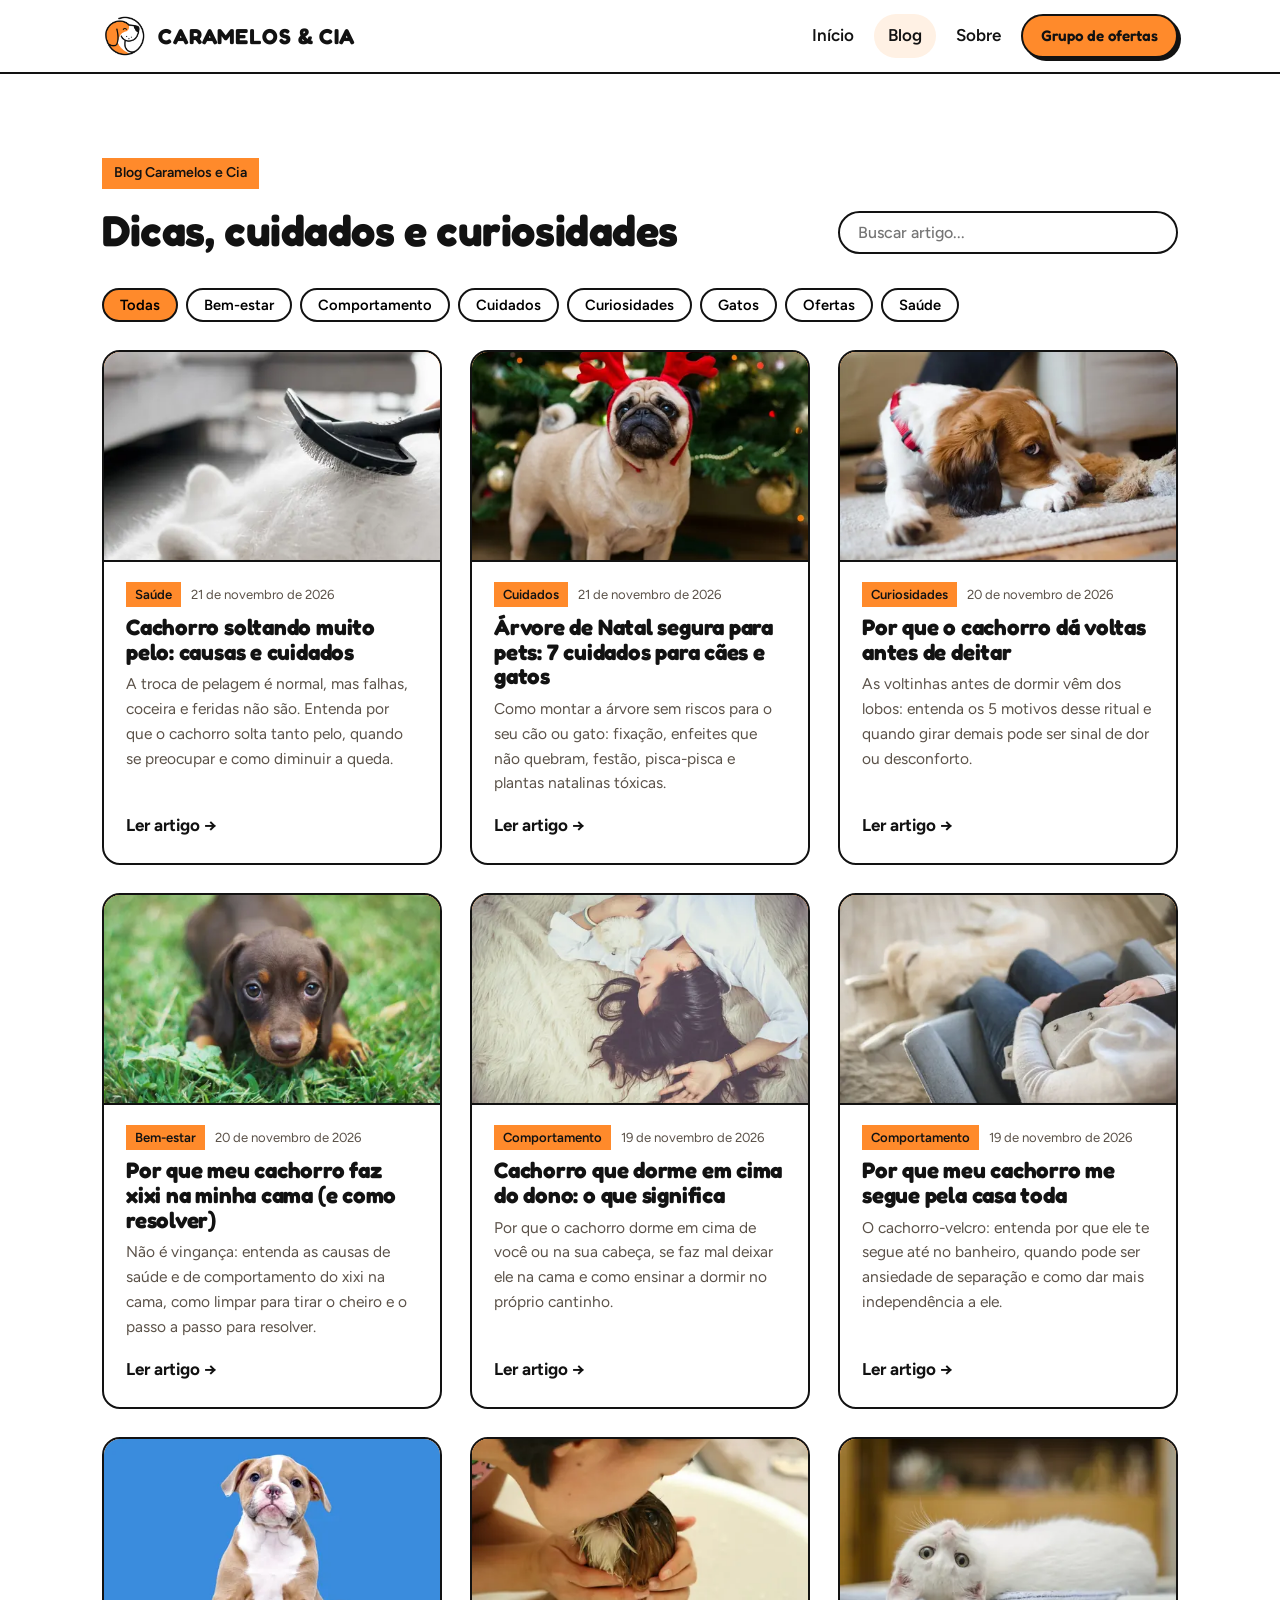
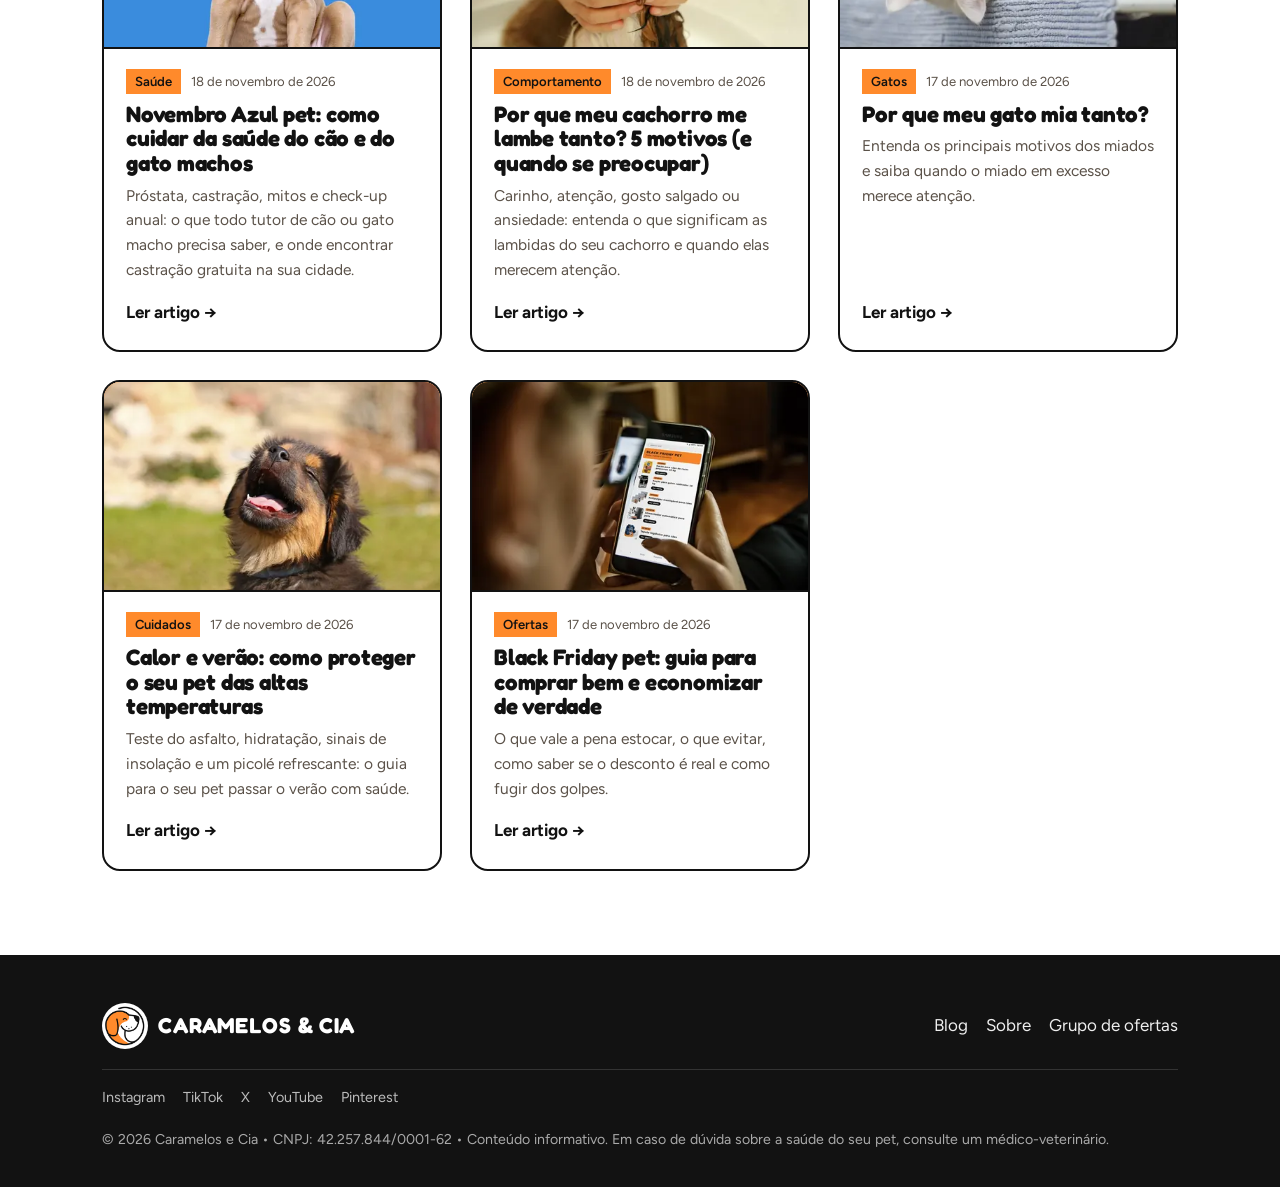
==== commit 5821e285: "Rodapé: CNPJ da Caramelos e Cia Co-Authored-By: Claude Opus 5.5 <noreply@anthropic.com> Claude-Sessi" ====
--- a/blog/index.html
+++ b/blog/index.html
@@ -772,7 +772,7 @@
       <a href="https://www.youtube.com/@carameloscia" target="_blank" rel="noopener">YouTube</a>
       <a href="https://br.pinterest.com/carameloscia" target="_blank" rel="noopener">Pinterest</a>
     </nav>
-    <small>© 2026 Caramelos e Cia • Conteúdo informativo. Em caso de dúvida sobre a saúde do seu pet, consulte um médico-veterinário.</small>
+    <small>© 2026 Caramelos e Cia • CNPJ: 42.257.844/0001-62 • Conteúdo informativo. Em caso de dúvida sobre a saúde do seu pet, consulte um médico-veterinário.</small>
   </div>
 </footer>
 <script>
